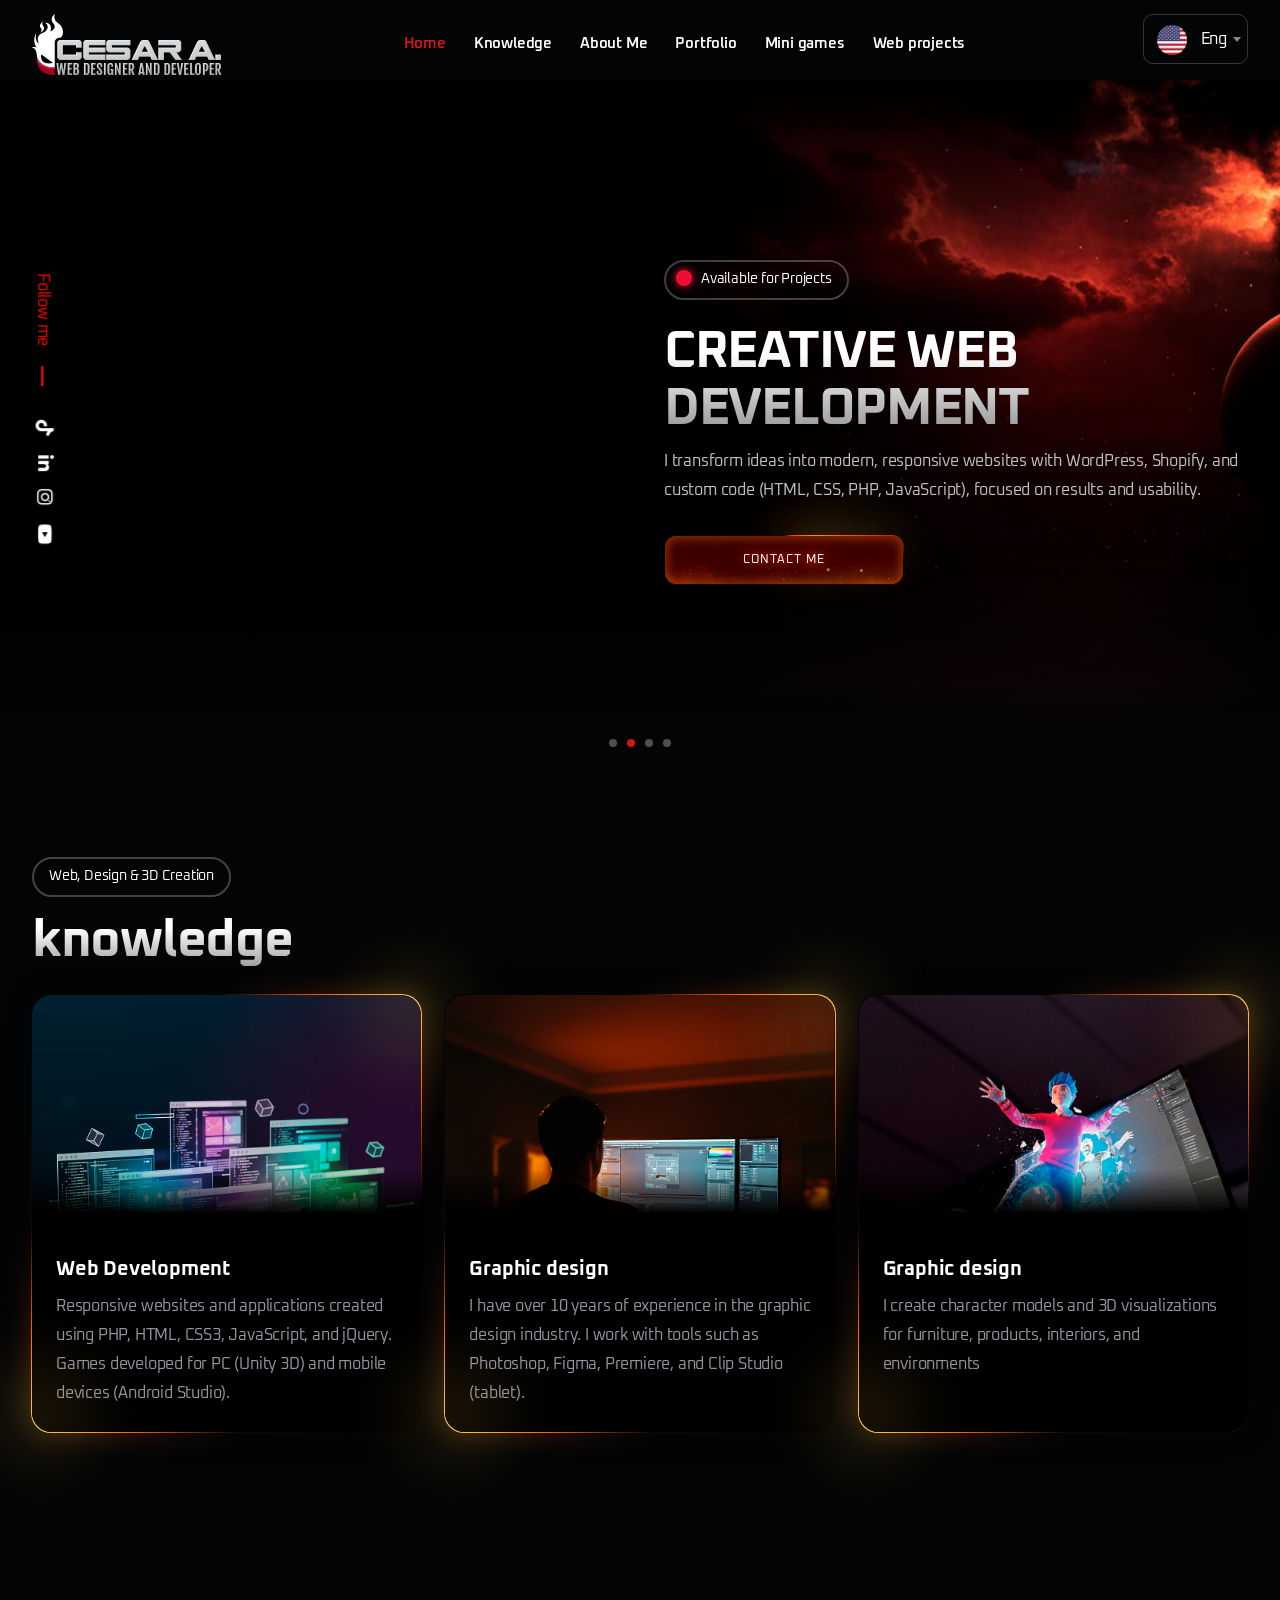
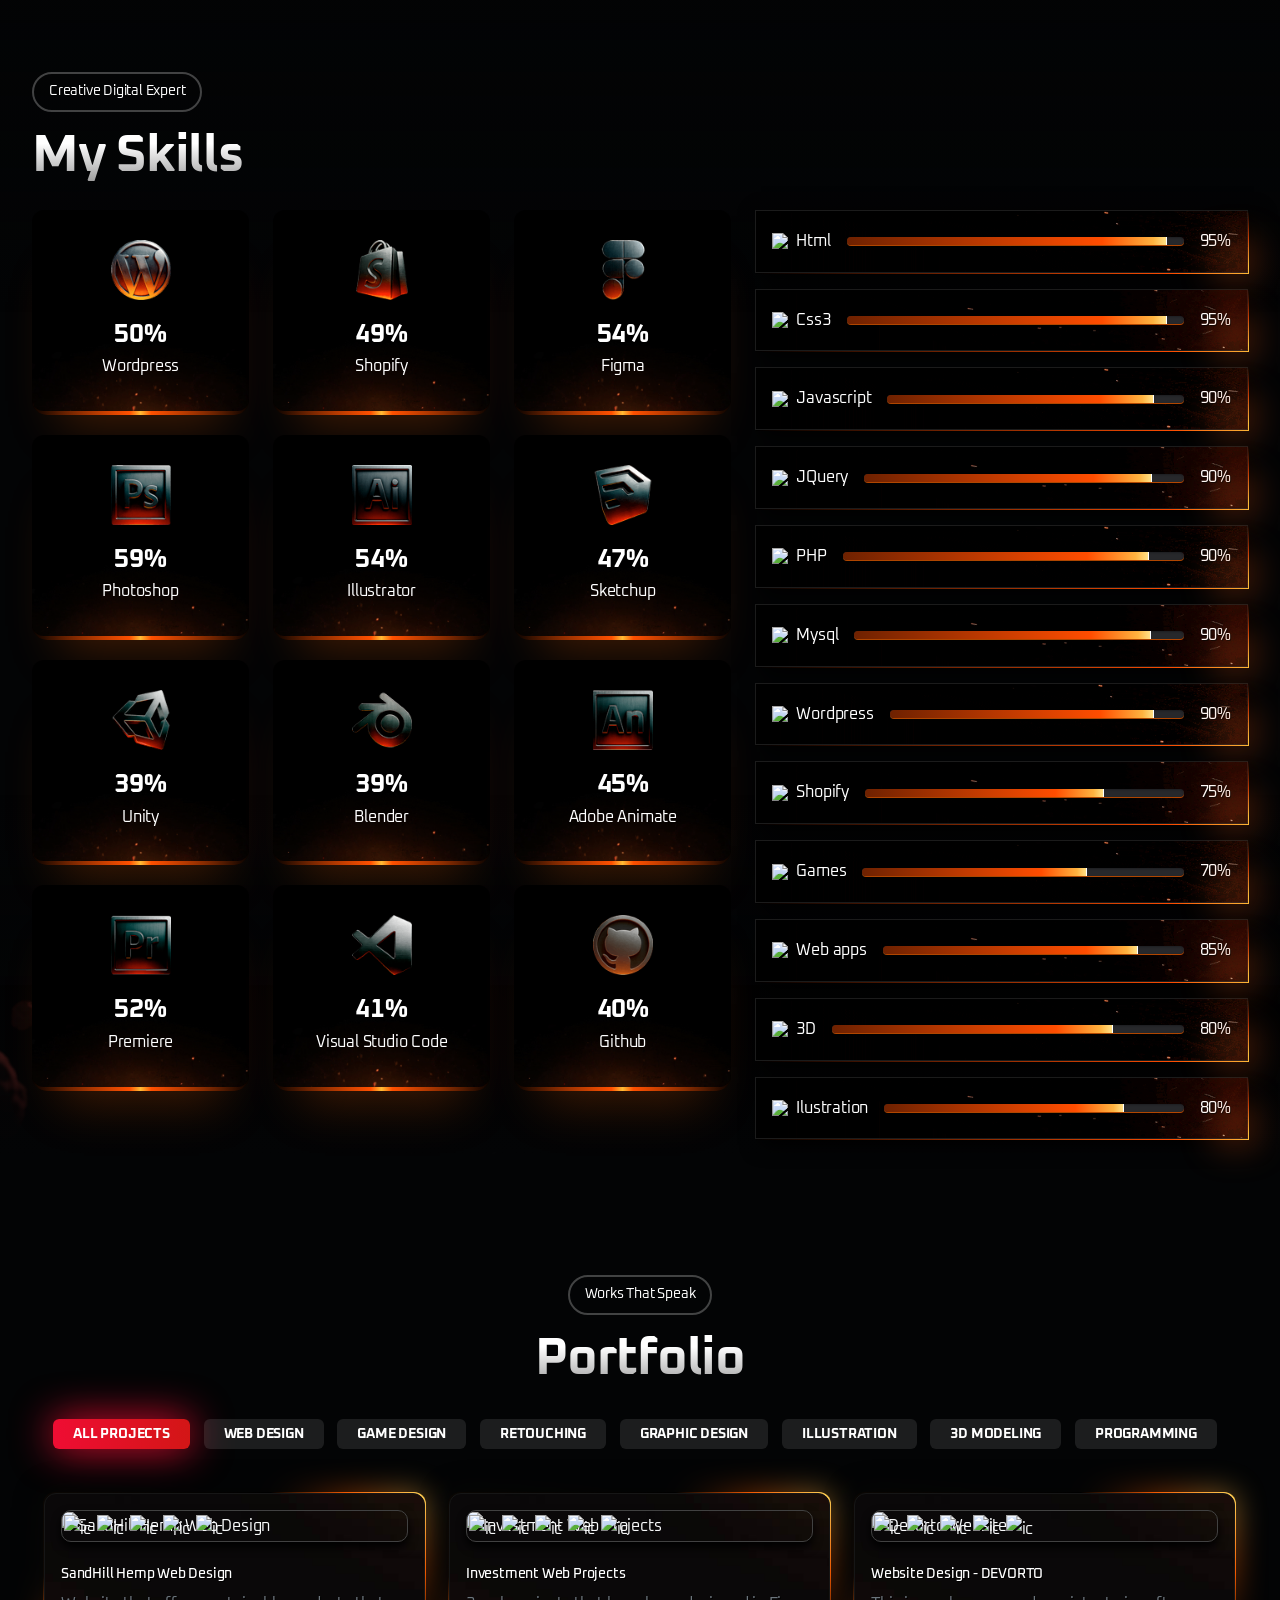
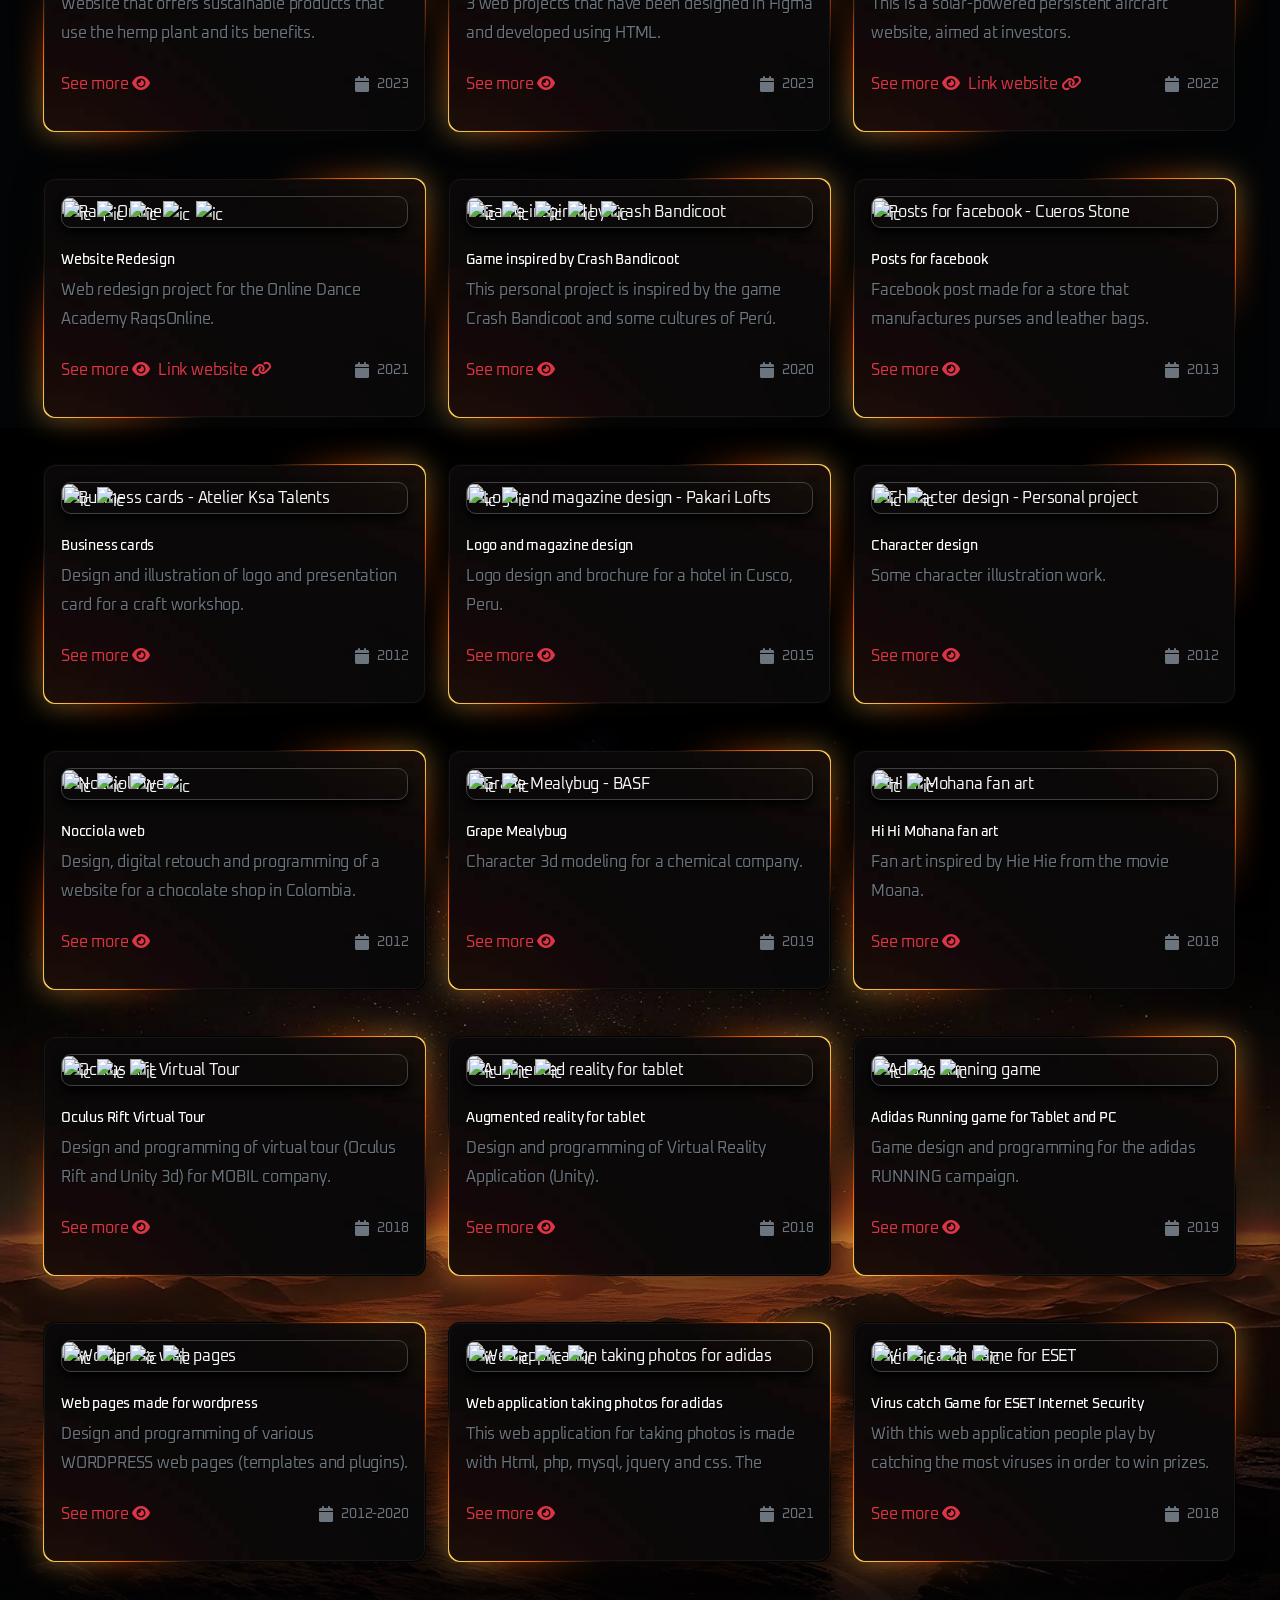
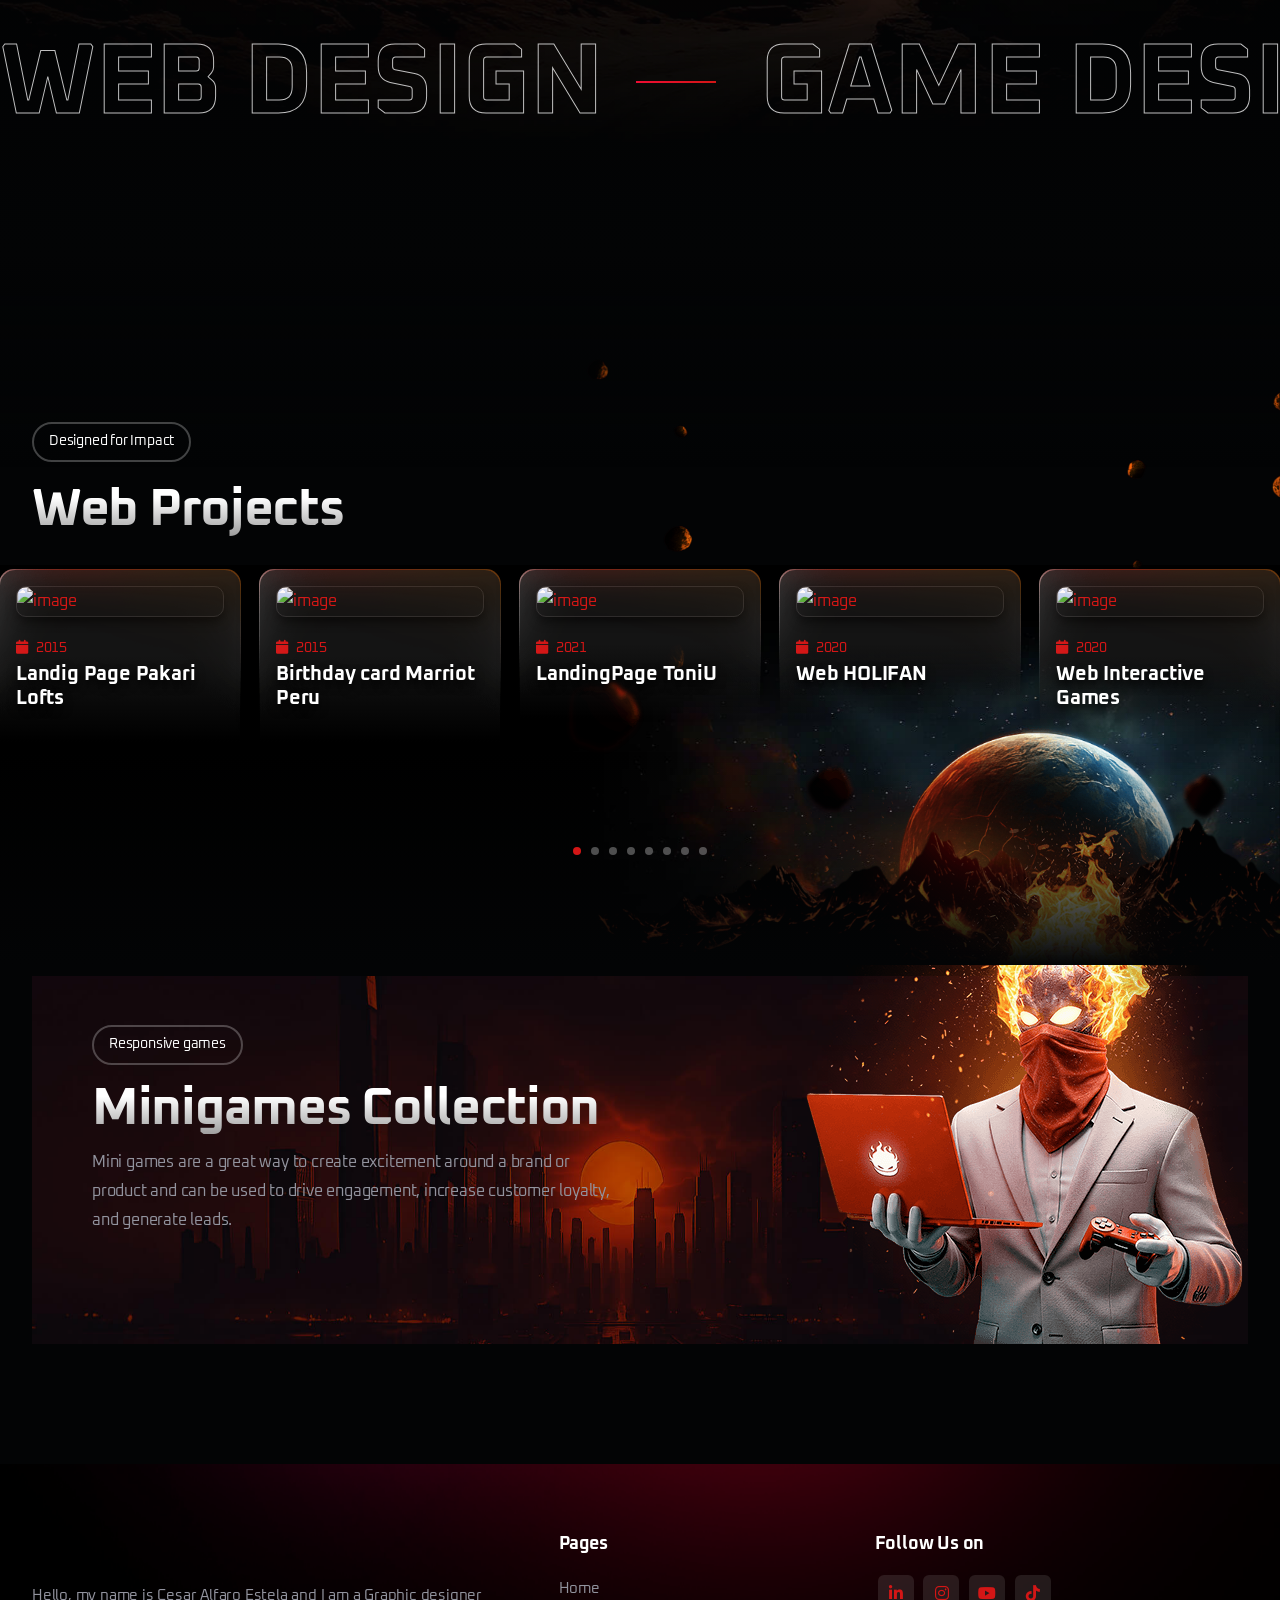
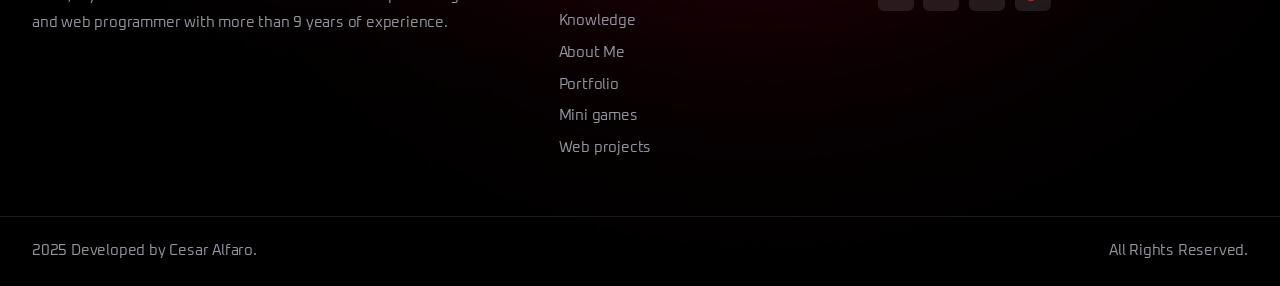
==== index.html @ 6193d2bd "Changes" ====
<!DOCTYPE html>
<html lang="en">

<head>
    <title>Portfolio Cesar Alfaro E.</title>

    <!-- favicons
    ================================================== -->
    <link rel="apple-touch-icon" sizes="180x180"
        href="favicon_io/apple-touch-icon.png">
    <link rel="icon" type="image/png" sizes="32x32"
        href="favicon_io/favicon-32x32.png">
    <link rel="icon" type="image/png" sizes="16x16"
        href="favicon_io/favicon-16x16.png">
    <link rel="manifest" href="favicon_io/site.webmanifest">
    <!-- favicons
    ================================================== -->

    <!-- Primary Meta Tags -->
    <title>Cesar A. Graphic Designer and Web Developer</title>
    <meta name="title" content="Cesar A. Graphic Designer and Web Developer">
    <meta name="description" content="Hello, my name is Cesar Alfaro Estela and I am a graphic designer and web developer with more  than 10 years of experience. I make web applications, Websites, Advertising Games, Virtual Reality Games (Oculus Rift and Unity), Augmented Reality Games (Unity), and more">

    <!-- Open Graph / Facebook -->
    <meta property="og:type" content="website">
    <meta property="og:url" content="https://disegraf.github.io/cesar_alfaro/">
    <meta property="og:title" content="Cesar A. Graphic Designer and Web Developer">
    <meta property="og:description" content="Hello, my name is Cesar Alfaro Estela and I am a graphic designer and web developer with more  than 10 years of experience. I make web applications, Websites, Advertising Games, Virtual Reality Games (Oculus Rift and Unity), Augmented Reality Games (Unity), and more">
    <meta property="og:image" content="images/share.jpg">

    <!-- Twitter -->
    <meta property="twitter:card" content="summary_large_image">
    <meta property="twitter:url" content="https://disegraf.github.io/cesar_alfaro/">
    <meta property="twitter:title" content="Cesar A. Graphic Designer and Web Developer">
    <meta property="twitter:description" content="Hello, my name is Cesar Alfaro Estela and I am a graphic designer and web developer with more  than 10 years of experience. I make web applications, Websites, Advertising Games, Virtual Reality Games (Oculus Rift and Unity), Augmented Reality Games (Unity), and more">
    <meta property="twitter:image" content="images/share.jpg">
  

    <meta content="text/html;charset=utf-8" http-equiv="Content-Type">
    <meta content="width=device-width, initial-scale=1.0" name="viewport">
    <meta content="Cesar Alfaro E. - Web developer Front-end" name="description">
    <meta content="" name="keywords">
    <meta content="" name="author">
    <!-- CSS Files
    ================================================== -->
    <link href="css/bootstrap.min.css" rel="stylesheet" type="text/css"
        id="bootstrap">
    <link href="css/plugins.css" rel="stylesheet" type="text/css">
    <link href="css/swiper.css" rel="stylesheet" type="text/css">
    <link href="css/style.css" rel="stylesheet" type="text/css">
    <link href="css/coloring.css" rel="stylesheet" type="text/css">
    <!-- color scheme -->
    <link id="colors" href="css/colors/scheme-disegraf.css" rel="stylesheet" type="text/css">

    <link rel="stylesheet" href="fonts/fontawesome6/css/fontawesome.css">
    <link rel="stylesheet" href="fonts/fontawesome6/css/brands.css">
    <link rel="stylesheet" href="fonts/fontawesome6/css/solid.css">

    <link rel="stylesheet" href="css/custom-bottom.css">
</head>

<body class="dark-scheme">
    <div id="wrapper">
        <div class="float-text show-on-scroll">
            <span><a href="#">Scroll to top</a></span>
        </div>
        <div class="scrollbar-v show-on-scroll"></div>

        <!-- page preloader begin -->
        <div id="de-loader"></div>
        <!-- page preloader close -->

        <!-- header begin -->
        <header class="transparent">
            <div class="container">
                <div class="row">
                    <div class="col-md-12">
                        <div class="de-flex sm-pt10">
                            <div class="de-flex-col">
                                <div class="de-flex-col">
                                    <!-- logo begin -->
                                    <div id="logo">
                                        <a href="index-2.html">
                                            <img class="logo-main" src="images/logo1-min.png" alt="Logo">
                                            <img class="logo-mobile" src="images/logo1-min.png" alt="Logo">
                                        </a>
                                    </div>
                                    <!-- logo close -->
                                </div>
                            </div>
                            <div class="de-flex-col header-col-mid">
                                <ul id="mainmenu">
                                    <li><a class="menu-item" href="#home">Home</a></li>
                                    <li><a class="menu-item" href="#knowledge">Knowledge</a></li>
                                    <li><a class="menu-item" href="#skills">About Me</a></li>
                                    <li><a class="menu-item" href="#portfolio">Portfolio</a></li>
                                    <li><a class="menu-item" href="#games">Mini games</a></li>
                                    <li><a class="menu-item" href="#web-projects">Web projects</a></li>
                                </ul>
                            </div>
                            <div class="de-flex-col">
                                <select name="lang" id="lang" class="server_location" class="form-control" onchange="this.options[this.selectedIndex].value && (window.location = this.options[this.selectedIndex].value);">
                                      <option  value="index.html" data-src="images/flags/usa.png" selected>
                                        Eng
                                      </option>
                                      <option value="index-es.html" data-src="images/flags/esp.png">
                                        Esp
                                      </option>                                      
                                </select>

                            </div>
                        </div>
                    </div>
                </div>
            </div>
        </header>


      
        <!-- header close -->
        <!-- content begin -->
        <div class="no-bottom no-top" id="content">

            <div id="top"></div>

            <section class="jarallax slider-home" id="home">

                <div class="particles-js-canvas-el" id="particles-js"></div>

                <img src="images/background-2.jpg" class="jarallax-img" alt="">
                <div class="de-gradient-edge-bottom"></div>

                <div class="container-main-hero">

                    <div class="follow-us" style="z-index: 999;">
                        <span>Follow me</span>
                        <a href="https://www.tiktok.com/@cesaralfaro2?lang=en" target="_blank"><i
                                class="fab fa-tiktok"></i></a>
                        <a href="https://www.linkedin.com/in/cesar-alfaro-a2465a14a/" target="_blank"><i
                                class="fab fa-linkedin-in"></i></a>
                        <a href="https://www.instagram.com/disegraf86/" target="_blank"><i
                                class="fab fa-instagram"></i></a>
                        <a href="https://www.youtube.com/channel/UCflFFQ3roEryjBV-Iv7vw9w"><i
                                class="fab fa-youtube"></i></a>
                    </div>

                    <video src="https://i.imgur.com/n70L0cm.mp4" autoplay="" muted="" loop="" playsinline=""
                        class="main-video" poster="https://i.imgur.com/NF0di5z.png"></video>

                    <div id="slider-carousel" class="owl-carousel owl-theme">
                        <div class="slider-item">
                            <div class="container">
                                <div class="row gx-5">

                                    <div class="col-lg-6"></div>

                                    <div class="col-lg-6 mb-sm-30">
                                        <div class="subtitle blink mb-4">Available for Projects</div>
                                        <h2 class="slider-title text-uppercase mb-1" data-lag="home_title1">I'm Cesar Alfaro</h2>
                                        <h3>Web designer and Developer</h3>
                                        <p class="slider-text">Hello, my name is Cesar Alfaro Estela and I am a graphic
                                            designer and web developer with more than 10 years of experience.</p>
                                        <div class="row">
                                            <div class="col-lg-6"></div>
                                        </div>

                                        <div class="spacer-10"></div>
                                        <button class="fire-button mb-5" type="button">
                                            <span class="animated-border-box-glow"></span>
                                            <span class="animated-border-box"></span>
                                            <span class="btn-text"> Contact me </span>
                                        </button>
                                    </div>
                                </div>
                            </div>
                        </div>

                        <div class="slider-item">
                            <div class="container">
                                <div class="row gx-5 align-items-center">
                                    <div class="col-lg-6">
                                    </div>
                                    <div class="col-lg-6 mb-sm-30">
                                        <div class="subtitle blink mb-4">Available for Projects</div>
                                        <h2 class="slider-title text-uppercase mb-1">Creative Web Development</h2>
                                        <p class="slider-text">I transform ideas into modern, responsive websites with
                                            WordPress, Shopify, and custom code (HTML, CSS, PHP, JavaScript), focused on
                                            results and usability.</p>
                                        <div class="row">
                                            <div class="col-lg-6"></div>
                                        </div>

                                        <div class="spacer-10"></div>
                                        <button class="fire-button mb-5" type="button">
                                            <span class="animated-border-box-glow"></span>
                                            <span class="animated-border-box"></span>
                                            <span class="btn-text"> Contact me </span>
                                        </button>
                                    </div>
                                </div>
                            </div>
                        </div>

                        <div class="slider-item">
                            <div class="container">
                                <div class="row gx-5 align-items-center">
                                    <div class="col-lg-6"></div>
                                    <div class="col-lg-6 mb-sm-30">
                                        <div class="subtitle blink mb-4">Available for Projects</div>
                                        <h2 class="slider-title text-uppercase mb-1">Graphic Design & Digital
                                            Experiences</h2>
                                        <p class="slider-text">With over 9 years of experience creating visual identity,
                                            UI/UX, and advertising assets for global brands such as Adidas, Reebok, and
                                            PromPerú.</p>
                                        <div class="row">
                                            <div class="col-lg-6"></div>
                                        </div>

                                        <div class="spacer-10"></div>
                                        <button class="fire-button mb-5" type="button">
                                            <span class="animated-border-box-glow"></span>
                                            <span class="animated-border-box"></span>
                                            <span class="btn-text"> Contact me </span>
                                        </button>
                                    </div>
                                </div>
                            </div>
                        </div>

                        <div class="slider-item">
                            <div class="container">
                                <div class="row gx-5 align-items-center">
                                    <div class="col-lg-6"></div>
                                    <div class="col-lg-6 mb-sm-30">
                                        <div class="subtitle blink mb-4">Available for Projects</div>
                                        <h2 class="slider-title text-uppercase mb-1">Innovation in 3D, VR, and AR</h2>
                                        <p class="slider-text">I design interactive experiences in 3D, Virtual Reality,
                                            and Augmented Reality using Unity, Blender, and SketchUp, taking ideas to
                                            the next level.</p>
                                        <div class="row">
                                            <div class="col-lg-6"></div>
                                        </div>

                                        <div class="spacer-10"></div>
                                        <button class="fire-button mb-5" type="button">
                                            <span class="animated-border-box-glow"></span>
                                            <span class="animated-border-box"></span>
                                            <span class="btn-text"> Contact me </span>
                                        </button>
                                    </div>
                                </div>
                            </div>
                        </div>
                    </div>

                </div>

            </section>

            <section class="" id="knowledge">
                <div class="container">
                    <div class="row ">
                        <div class="col-lg-6">
                            <div class="subtitle wow fadeInUp mb-3">Web, Design & 3D Creation</div>
                            <h2 class="wow fadeInUp mb20" data-wow-delay=".2s">knowledge</h2>
                        </div>
                    </div>

                    <div class="row g-4">
                        <div class="col-lg-4 col-md-6 mb-sm-20 wow fadeInRight fire-card-container" data-wow-delay="0s">

                            <!-- fire effects -->
                            <span class="fire-card-glow-top"></span>
                            <span class="fire-card-glow-bottom"></span>
                            <!-- fire effects -->

                            <div class="rounded-20 bg-dark-2 h-100 jarallax custom-card">
                                <img src="images/background-design1.jpg" class="jarallax-img" alt="">
                                <img src="images/design1.png" class="img-fluid pt-4" alt="background"
                                    data-jarallax-element="-30">
                                <div class="px-4 pt-1 pb-4 custom-text-content">
                                    <h4>Web Development</h4>
                                    <p class="mb-0">Responsive websites and applications created using PHP, HTML, CSS3,
                                        JavaScript, and jQuery. Games developed for PC (Unity 3D) and mobile devices
                                        (Android Studio).</p>
                                </div>
                            </div>
                        </div>

                        <div class="col-lg-4 col-md-6 mb-sm-20 wow fadeInRight fire-card-container"
                            data-wow-delay=".1s">

                            <!-- fire effects -->
                            <span class="fire-card-glow-top"></span>
                            <span class="fire-card-glow-bottom"></span>
                            <!-- fire effects -->

                            <div class="rounded-20 bg-dark-2 h-100 jarallax custom-card">
                                <img src="images/background-design2.jpg" class="jarallax-img" alt="">
                                <img src="images/desing2.png" class="img-fluid pt-4" alt="background"
                                    data-jarallax-element="-30">
                                <div class="px-4 pt-1 pb-4 custom-text-content">
                                    <h4>Graphic design</h4>
                                    <p class="mb-0">I have over 10 years of experience in the graphic design industry. I work with tools such as Photoshop, Figma, Premiere, and Clip Studio (tablet).</p>
                                </div>
                            </div>
                        </div>

                        <div class="col-lg-4 col-md-6 mb-sm-20 wow fadeInRight fire-card-container"
                            data-wow-delay=".2s">

                            <!-- fire effects -->
                            <span class="fire-card-glow-top"></span>
                            <span class="fire-card-glow-bottom"></span>
                            <!-- fire effects -->

                            <div class="rounded-20 bg-dark-2 h-100 jarallax custom-card">
                                <img src="images/background-design3.jpg" class="jarallax-img" alt="">
                                <img src="images/desing3.png" class="img-fluid pt-4" alt="background"
                                    data-jarallax-element="-30">
                                <div class="px-4 pt-1 pb-4 custom-text-content">
                                    <h4>Graphic design</h4>
                                    <p class="mb-0">I create character models and 3D visualizations for furniture, products, interiors, and environments</p>
                                </div>
                            </div>
                        </div>





                    </div>
                </div>
            </section>

            <section class="no-bottom position-relative" id="skills">

                <div class="custom-parallax-jarallax">

                    <div class="de-gradient-edge-top"></div>
                    <div class="de-gradient-edge-bottom"></div>

                    <div class="jarallax" data-jarallax data-speed="0.1">
                        <img class="jarallax-img" src="images/background-3.jpg" alt="Fondo" />
                    </div>

                    <div class="jarallax" data-jarallax data-speed="0.2">
                        <img class="jarallax-img" src="images/rocks1.png" alt="Rocas" />
                    </div>

                    <div class="jarallax" data-jarallax data-speed="0.6">
                        <img class="jarallax-img" src="images/rocks2.png" alt="Rocas" />
                    </div>
                </div>

                <div class="container position-relative z-2">

                    <div class="row">
                        <div class="col-lg-12">
                            <div class="subtitle wow fadeInUp mb-3">Creative Digital Expert</div>
                            <h2 class="wow fadeInUp mb20" data-wow-delay=".2s">My Skills</h2>
                        </div>
                        <div class="col-lg-7">


                            <div class="row">
                                <div class="col-lg-4 col-6 custom-skill-card-fire-container mb-4">
                                    <div class="de-pricing-plan rounded-20 custom-skill-card-fire">
                                        <img src="images/iconos/wordpress.png" alt="wordpress" class="mb-3">
                                        <h3 class="percent mb-0 pb-0 text-fire-effect" data-percent="90"
                                            data-speed="1000">90%</h3>
                                        <div class="d-sub-price text-white">Wordpress</div>
                                    </div>
                                </div>
                                <div class="col-lg-4 col-6 custom-skill-card-fire-container mb-4">
                                    <div class="de-pricing-plan rounded-20 custom-skill-card-fire">
                                        <img src="images/iconos/shopify.png" alt="Shopify" class="mb-3">
                                        <h3 class="percent mb-0 pb-0 text-fire-effect" data-percent="85"
                                            data-speed="1000">85%</h3>
                                        <div class="d-sub-price text-white">Shopify</div>
                                    </div>
                                </div>

                                <div class="col-lg-4 col-6 custom-skill-card-fire-container mb-4">
                                    <div class="de-pricing-plan rounded-20 custom-skill-card-fire">
                                        <img src="images/iconos/figma.png" alt="figma" class="mb-3">
                                        <h3 class="percent mb-0 pb-0 text-fire-effect" data-percent="90"
                                            data-speed="1000">90%</h3>
                                        <div class="d-sub-price text-white">Figma</div>
                                    </div>
                                </div>
                                <div class="col-lg-4 col-6 custom-skill-card-fire-container mb-4">
                                    <div class="de-pricing-plan rounded-20 custom-skill-card-fire">
                                        <img src="images/iconos/photoshop.png" alt="photoshop" class="mb-3">
                                        <h3 class="percent mb-0 pb-0 text-fire-effect" data-percent="98"
                                            data-speed="1000">98%</h3>
                                        <div class="d-sub-price text-white">Photoshop</div>
                                    </div>
                                </div>

                                <div class="col-lg-4 col-6 custom-skill-card-fire-container mb-4">
                                    <div class="de-pricing-plan rounded-20 custom-skill-card-fire">
                                        <img src="images/iconos/illustrator.png" alt="illustrator" class="mb-3">
                                        <h3 class="percent mb-0 pb-0 text-fire-effect" data-percent="98"
                                            data-speed="1000">98%</h3>
                                        <div class="d-sub-price text-white">Illustrator</div>
                                    </div>
                                </div>
                                <div class="col-lg-4 col-6 custom-skill-card-fire-container mb-4">
                                    <div class="de-pricing-plan rounded-20 custom-skill-card-fire">
                                        <img src="images/iconos/sketchup.png" alt="sketchup" class="mb-3">
                                        <h3 class="percent mb-0 pb-0 text-fire-effect" data-percent="90"
                                            data-speed="1000">90%</h3>
                                        <div class="d-sub-price text-white">Sketchup</div>
                                    </div>
                                </div>

                                <div class="col-lg-4 col-6 custom-skill-card-fire-container mb-4">
                                    <div class="de-pricing-plan rounded-20 custom-skill-card-fire">
                                        <img src="images/iconos/unity.png" alt="unity" class="mb-3">
                                        <h3 class="percent mb-0 pb-0 text-fire-effect" data-percent="75"
                                            data-speed="1000">75%</h3>
                                        <div class="d-sub-price text-white">Unity</div>
                                    </div>
                                </div>
                                <div class="col-lg-4 col-6 custom-skill-card-fire-container mb-4">
                                    <div class="de-pricing-plan rounded-20 custom-skill-card-fire">
                                        <img src="images/iconos/blender.png" alt="blender" class="mb-3">
                                        <h3 class="percent mb-0 pb-0 text-fire-effect" data-percent="70"
                                            data-speed="1000">70%</h3>
                                        <div class="d-sub-price text-white">Blender</div>
                                    </div>
                                </div>

                                <div class="col-lg-4 col-6 custom-skill-card-fire-container mb-4">
                                    <div class="de-pricing-plan rounded-20 custom-skill-card-fire">
                                        <img src="images/iconos/animate.png" alt="animate" class="mb-3">
                                        <h3 class="percent mb-0 pb-0 text-fire-effect" data-percent="75"
                                            data-speed="1000">75%</h3>
                                        <div class="d-sub-price text-white">Adobe Animate</div>
                                    </div>
                                </div>
                                <div class="col-lg-4 col-6 custom-skill-card-fire-container mb-4">
                                    <div class="de-pricing-plan rounded-20 custom-skill-card-fire">
                                        <img src="images/iconos/premiere.png" alt="premiere" class="mb-3">
                                        <h3 class="percent mb-0 pb-0 text-fire-effect" data-percent="90"
                                            data-speed="1000">90%</h3>
                                        <div class="d-sub-price text-white">Premiere</div>
                                    </div>
                                </div>

                                <div class="col-lg-4 col-6 custom-skill-card-fire-container mb-4">
                                    <div class="de-pricing-plan rounded-20 custom-skill-card-fire">
                                        <img src="images/iconos/visual-studio-code.png" alt="visual-studio-code"
                                            class="mb-3">
                                        <h3 class="percent mb-0 pb-0 text-fire-effect
                                        
                                        " data-percent="75"
                                            data-speed="1000">75%</h3>
                                        <div class="d-sub-price text-white">Visual Studio Code</div>
                                    </div>
                                </div>
                                <div class="col-lg-4 col-6 custom-skill-card-fire-container mb-4">
                                    <div class="de-pricing-plan rounded-20 custom-skill-card-fire">
                                        <img src="images/iconos/github.png" alt="camstasia" class="mb-3">
                                        <h3 class="percent mb-0 pb-0 text-fire-effect" data-percent="70"
                                            data-speed="1000">70%</h3>
                                        <div class="d-sub-price text-white">Github</div>
                                    </div>
                                </div>

                            </div>

                        </div>
                        <div class="col-lg-5">
                            <div class="custom-bar-fire-container">
                                <div
                                    class="d-flex align-items-center border border-secondary rounded p-3 w-100 custom-bar-fire mb-3">
                                    <div class="d-flex align-items-center me-3">
                                        <img src="https://i.imgur.com/mlyE64P.png" alt="icono"
                                            style="width: 16px; height: 16px;" class="me-2">
                                        <span>Html</span>
                                    </div>
                                    <div class="progress flex-grow-1 me-3" style="height: 8px;">
                                        <div class="progress-bar" role="progressbar" style="width: 90%;"
                                            aria-valuenow="95" aria-valuemin="0" aria-valuemax="100">
                                        </div>
                                    </div>
                                    <span>95%</span>
                                </div>
                            </div>


                            <div class="custom-bar-fire-container">
                                <div
                                    class="d-flex align-items-center border border-secondary rounded p-3 w-100 custom-bar-fire mb-3">
                                    <div class="d-flex align-items-center me-3">
                                        <img src="https://i.imgur.com/oHordDH.png" alt="icono"
                                            style="width: 16px; height: 16px;" class="me-2">
                                        <span>Css3</span>
                                    </div>
                                    <div class="progress flex-grow-1 me-3" style="height: 8px;">
                                        <div class="progress-bar" role="progressbar" style="width: 90%;"
                                            aria-valuenow="95" aria-valuemin="0" aria-valuemax="100">
                                        </div>
                                    </div>
                                    <span>95%</span>
                                </div>
                            </div>

                            <div class="custom-bar-fire-container">
                                <div
                                    class="d-flex align-items-center border border-secondary rounded p-3 w-100 custom-bar-fire mb-3">
                                    <div class="d-flex align-items-center me-3">
                                        <img src="https://i.imgur.com/UIzV4fF.png" alt="icono"
                                            style="width: 16px; height: 16px;" class="me-2">
                                        <span>Javascript</span>
                                    </div>
                                    <div class="progress flex-grow-1 me-3" style="height: 8px;">
                                        <div class="progress-bar" role="progressbar" style="width: 80%;"
                                            aria-valuenow="90" aria-valuemin="0" aria-valuemax="100">
                                        </div>
                                    </div>
                                    <span>90%</span>
                                </div>
                            </div>

                            <div class="custom-bar-fire-container">
                                <div
                                    class="d-flex align-items-center border border-secondary rounded p-3 w-100 custom-bar-fire mb-3">
                                    <div class="d-flex align-items-center me-3">
                                        <img src="https://i.imgur.com/8dYXSWF.png" alt="icono"
                                            style="width: 16px; height: 16px;" class="me-2">
                                        <span>JQuery</span>
                                    </div>
                                    <div class="progress flex-grow-1 me-3" style="height: 8px;">
                                        <div class="progress-bar" role="progressbar" style="width: 90%;"
                                            aria-valuenow="90" aria-valuemin="0" aria-valuemax="100">
                                        </div>
                                    </div>
                                    <span>90%</span>
                                </div>
                            </div>

                            <div class="custom-bar-fire-container">
                                <div
                                    class="d-flex align-items-center border border-secondary rounded p-3 w-100 custom-bar-fire mb-3">
                                    <div class="d-flex align-items-center me-3">
                                        <img src="https://i.imgur.com/tXvTUmj.png" alt="icono"
                                            style="width: 16px; height: 16px;" class="me-2">
                                        <span>PHP</span>
                                    </div>
                                    <div class="progress flex-grow-1 me-3" style="height: 8px;">
                                        <div class="progress-bar" role="progressbar" style="width: 90%;"
                                            aria-valuenow="90" aria-valuemin="0" aria-valuemax="100">
                                        </div>
                                    </div>
                                    <span>90%</span>
                                </div>
                            </div>

                            <div class="custom-bar-fire-container">
                                <div
                                    class="d-flex align-items-center border border-secondary rounded p-3 w-100 custom-bar-fire mb-3">
                                    <div class="d-flex align-items-center me-3">
                                        <img src="https://i.imgur.com/6lBjFIc.png" alt="icono"
                                            style="width: 16px; height: 16px;" class="me-2">
                                        <span>Mysql</span>
                                    </div>
                                    <div class="progress flex-grow-1 me-3" style="height: 8px;">
                                        <div class="progress-bar" role="progressbar" style="width: 90%;"
                                            aria-valuenow="90" aria-valuemin="0" aria-valuemax="100">
                                        </div>
                                    </div>
                                    <span>90%</span>
                                </div>
                            </div>

                            <div class="custom-bar-fire-container">
                                <div
                                    class="d-flex align-items-center border border-secondary rounded p-3 w-100 custom-bar-fire mb-3">
                                    <div class="d-flex align-items-center me-3">
                                        <img src="https://i.imgur.com/uZGPI6v.png" alt="icono"
                                            style="width: 16px; height: 16px;" class="me-2">
                                        <span>Wordpress</span>
                                    </div>
                                    <div class="progress flex-grow-1 me-3" style="height: 8px;">
                                        <div class="progress-bar" role="progressbar" style="width: 90%;"
                                            aria-valuenow="90" aria-valuemin="0" aria-valuemax="100">
                                        </div>
                                    </div>
                                    <span>90%</span>
                                </div>
                            </div>


                            <div class="custom-bar-fire-container">
                                <div
                                    class="d-flex align-items-center border border-secondary rounded p-3 w-100 custom-bar-fire mb-3">
                                    <div class="d-flex align-items-center me-3">
                                        <img src="https://i.imgur.com/sSqGny4.png" alt="icono"
                                            style="width: 16px; height: 16px;" class="me-2">
                                        <span>Shopify</span>
                                    </div>
                                    <div class="progress flex-grow-1 me-3" style="height: 8px;">
                                        <div class="progress-bar" role="progressbar" style="width: 75%;"
                                            aria-valuenow="75" aria-valuemin="0" aria-valuemax="100">
                                        </div>
                                    </div>
                                    <span>75%</span>
                                </div>
                            </div>

                            <div class="custom-bar-fire-container">
                                <div
                                    class="d-flex align-items-center border border-secondary rounded p-3 w-100 custom-bar-fire mb-3">
                                    <div class="d-flex align-items-center me-3">
                                        <img src="https://i.imgur.com/sUFE4FJ.png" alt="icono"
                                            style="width: 16px; height: 16px;" class="me-2">
                                        <span>Games</span>
                                    </div>
                                    <div class="progress flex-grow-1 me-3" style="height: 8px;">
                                        <div class="progress-bar" role="progressbar" style="width: 80%;"
                                            aria-valuenow="70" aria-valuemin="0" aria-valuemax="100">
                                        </div>
                                    </div>
                                    <span>70%</span>
                                </div>
                            </div>

                            <div class="custom-bar-fire-container">
                                <div
                                    class="d-flex align-items-center border border-secondary rounded p-3 w-100 custom-bar-fire mb-3">
                                    <div class="d-flex align-items-center me-3">
                                        <img src="https://i.imgur.com/c0UcHny.png" alt="icono"
                                            style="width: 16px; height: 16px;" class="me-2">
                                        <span>Web apps</span>
                                    </div>
                                    <div class="progress flex-grow-1 me-3" style="height: 8px;">
                                        <div class="progress-bar" role="progressbar" style="width: 85%;"
                                            aria-valuenow="85" aria-valuemin="0" aria-valuemax="100">
                                        </div>
                                    </div>
                                    <span>85%</span>
                                </div>
                            </div>

                            <div class="custom-bar-fire-container">
                                <div
                                    class="d-flex align-items-center border border-secondary rounded p-3 w-100 custom-bar-fire mb-3">
                                    <div class="d-flex align-items-center me-3">
                                        <img src="https://i.imgur.com/a7vkQLy.png" alt="icono"
                                            style="width: 16px; height: 16px;" class="me-2">
                                        <span>3D</span>
                                    </div>
                                    <div class="progress flex-grow-1 me-3" style="height: 8px;">
                                        <div class="progress-bar" role="progressbar" style="width: 80%;"
                                            aria-valuenow="80" aria-valuemin="0" aria-valuemax="100">
                                        </div>
                                    </div>
                                    <span>80%</span>
                                </div>
                            </div>

                            <div class="custom-bar-fire-container">
                                <div
                                    class="d-flex align-items-center border border-secondary rounded p-3 w-100 custom-bar-fire mb-3">
                                    <div class="d-flex align-items-center me-3">
                                        <img src="https://i.imgur.com/E6NtMHY.png" alt="icono"
                                            style="width: 16px; height: 16px;" class="me-2">
                                        <span>Ilustration</span>
                                    </div>
                                    <div class="progress flex-grow-1 me-3" style="height: 8px;">
                                        <div class="progress-bar" role="progressbar" style="width: 70%;"
                                            aria-valuenow="80" aria-valuemin="0" aria-valuemax="100">
                                        </div>
                                    </div>
                                    <span>80%</span>
                                </div>
                            </div>


                        </div>
                    </div>
                </div>
            </section>

            <section class="jarallax" id="portfolio">
                <img src="images/3.jpg" class="jarallax-img" alt="">
                <div class="de-gradient-edge-top"></div>
                <div class="de-gradient-edge-bottom"></div>
                <div class="container z-1000">
                    <div class="row align-items-center">

                        <div class="col-lg-12 text-center">
                            <div class="subtitle wow fadeInUp mb-3 ">Works That Speak</div>
                            <h2 class="wow fadeInUp" data-wow-delay=".2s">Portfolio</h2>
                            <div class="spacer-20"></div>
                        </div>
                        <div class="col-lg-12">
                            <ul id="filters" class="text-center wow fadeInUp" data-wow-delay="0s">
                                <li><a href="#" data-filter="*" class="selected">All Projects</a></li>
                                <li><a href="#" data-filter=".web">Web Design</a></li>
                                <li><a href="#" data-filter=".game">Game Design</a></li>
                                <li><a href="#" data-filter=".retouch">Retouching</a></li>
                                <li><a href="#" data-filter=".graphic">Graphic Design</a></li>
                                <li><a href="#" data-filter=".illustration">Illustration</a></li>
                                <li><a href="#" data-filter=".modeling">3D Modeling</a></li>
                                <li><a href="#" data-filter=".programming">Programming</a></li>
                            </ul>
                        </div>
                    </div>

                    <div id="gallery">


                        <div class="row g-4">
                            <!-- card portfolio -->
                            <div class="col-lg-4 col-md-6 mb-4 item custom-project-card web">
                                <div class="card text-light">
                                    <div class="position-relative p-3">
                                        <div class="overflow-hidden custom-project-card-main-img">
                                            <img src="https://i.imgur.com/6sA30aM.jpg" class="img-fluid w-100"
                                                alt="SandHill Hemp Web Design">
                                        </div>
                                        <div
                                            class="position-absolute top-0 start-0 d-flex align-items-center w-100 pt-3 px-3 icons-skills">
                                            <img src="https://i.imgur.com/H0mv22p.png" alt="ico">
                                            <img src="https://i.imgur.com/ZYJBb06.png" alt="ico">
                                            <img src="https://i.imgur.com/dXZlRdV.png" alt="ico">
                                            <img src="https://i.imgur.com/Brl5KPs.png" alt="ico">
                                            <img src="https://i.imgur.com/DGUcLBv.png" alt="ico">
                                        </div>
                                    </div>
                                    <div class="card-body pt-2 pb-3">
                                        <h6 class="card-title mb-2 fw-semibold">SandHill Hemp Web Design</h6>
                                        <p class="text-muted mb-1">Website that offers sustainable products that use the
                                            hemp plant and its benefits.</p>
                                        <div class="d-flex justify-content-between align-items-center">
                                            <a href="https://www.behance.net/gallery/164486373/SandHill-Hemp-Web-Design"
                                                class="text-danger fw-semibold text-decoration-none" target="_blank">
                                                See more <i class="fa-solid fa-eye"></i>
                                            </a>
                                            <div class="d-flex align-items-center text-muted">
                                                <i class="fa-solid fa-calendar"></i>
                                                <small class="ms-2">2023</small>
                                            </div>
                                        </div>
                                    </div>
                                </div>
                            </div>
                            <!-- card portfolio -->

                            <!-- card portfolio -->
                            <div class="col-lg-4 col-md-6 mb-4 item custom-project-card web">
                                <div class="card text-light">
                                    <div class="position-relative p-3">
                                        <div class="overflow-hidden custom-project-card-main-img">
                                            <img src="https://i.imgur.com/3f6PvKP.jpg" class="img-fluid w-100"
                                                alt="Investment Web Projects">
                                        </div>
                                        <div
                                            class="position-absolute top-0 start-0 d-flex align-items-center w-100 pt-3 px-3 icons-skills">
                                            <img src="https://i.imgur.com/H0mv22p.png" alt="ico">
                                            <img src="https://i.imgur.com/ZYJBb06.png" alt="ico">
                                            <img src="https://i.imgur.com/dXZlRdV.png" alt="ico">
                                            <img src="https://i.imgur.com/Brl5KPs.png" alt="ico">
                                            <img src="https://i.imgur.com/DGUcLBv.png" alt="ico">
                                        </div>
                                    </div>
                                    <div class="card-body pt-2 pb-3">
                                        <h6 class="card-title mb-2 fw-semibold">Investment Web Projects</h6>
                                        <p class="text-muted mb-1">3 web projects that have been designed in Figma and
                                            developed using HTML.</p>
                                        <div class="d-flex justify-content-between align-items-center">
                                            <a href="https://www.behance.net/gallery/164316347/Investment-Web-Projects"
                                                class="text-danger fw-semibold text-decoration-none" target="_blank">
                                                See more <i class="fa-solid fa-eye"></i>
                                            </a>
                                            <div class="d-flex align-items-center text-muted">
                                                <i class="fa-solid fa-calendar"></i>
                                                <small class="ms-2">2023</small>
                                            </div>
                                        </div>
                                    </div>
                                </div>
                            </div>
                            <!-- card portfolio -->

                            <!-- card portfolio -->
                            <div class="col-lg-4 col-md-6 mb-4 item custom-project-card web">
                                <div class="card text-light">
                                    <div class="position-relative p-3">
                                        <div class="overflow-hidden custom-project-card-main-img">
                                            <img src="https://i.imgur.com/REWlTT2.png" class="img-fluid w-100"
                                                alt="Devorto Website">
                                        </div>
                                        <div
                                            class="position-absolute top-0 start-0 d-flex align-items-center w-100 pt-3 px-3 icons-skills">
                                            <img src="https://i.imgur.com/H0mv22p.png" alt="ico">
                                            <img src="https://i.imgur.com/ZYJBb06.png" alt="ico">
                                            <img src="https://i.imgur.com/dXZlRdV.png" alt="ico">
                                            <img src="https://i.imgur.com/Brl5KPs.png" alt="ico">
                                            <img src="https://i.imgur.com/DGUcLBv.png" alt="ico">
                                        </div>
                                    </div>
                                    <div class="card-body pt-2 pb-3">
                                        <h6 class="card-title mb-2 fw-semibold">Website Design - DEVORTO</h6>
                                        <p class="text-muted mb-1">This is a solar-powered persistent aircraft website,
                                            aimed at investors.</p>
                                        <div class="d-flex justify-content-between align-items-center flex-wrap">
                                            <a href="https://www.behance.net/gallery/161550795/Devorto-web-design-and-development"
                                                class="text-danger fw-semibold text-decoration-none" target="_blank">
                                                See more <i class="fa-solid fa-eye"></i>
                                            </a>
                                            <a href="https://app.dealraise.com/v2/preview/npGQjlquAXOH4THMQTmU"
                                                class="text-danger fw-semibold text-decoration-none ms-2"
                                                target="_blank">
                                                Link website <i class="fa-solid fa-link"></i>
                                            </a>
                                            <div class="d-flex align-items-center text-muted ms-auto">
                                                <i class="fa-solid fa-calendar"></i>
                                                <small class="ms-2">2022</small>
                                            </div>
                                        </div>
                                    </div>
                                </div>
                            </div>
                            <!-- card portfolio -->
                        </div>

                        <div class="row g-4">
                            <!-- card portfolio (Card 4: Website Redesign - Raqs Online) -->
                            <div class="col-lg-4 col-md-6 mb-4 item custom-project-card web">
                                <div class="card text-light">
                                    <div class="position-relative p-3">
                                        <div class="overflow-hidden custom-project-card-main-img">
                                            <img src="https://i.imgur.com/i7hssSX.png" class="img-fluid w-100"
                                                alt="Raqs Online">
                                        </div>
                                        <div
                                            class="position-absolute top-0 start-0 d-flex align-items-center w-100 pt-3 px-3 icons-skills">
                                            <img src="https://i.imgur.com/H0mv22p.png" alt="ico">
                                            <img src="https://i.imgur.com/ZYJBb06.png" alt="ico">
                                            <img src="https://i.imgur.com/dXZlRdV.png" alt="ico">
                                            <img src="https://i.imgur.com/Brl5KPs.png" alt="ico">
                                            <img src="https://i.imgur.com/DGUcLBv.png" alt="ico">
                                        </div>
                                    </div>
                                    <div class="card-body pt-2 pb-3">
                                        <h6 class="card-title mb-2 fw-semibold">Website Redesign</h6>
                                        <p class="text-muted mb-1">Web redesign project for the Online Dance Academy
                                            RaqsOnline.</p>
                                        <div class="d-flex justify-content-between align-items-center flex-wrap">
                                            <a href="https://www.behance.net/gallery/164486373/SandHill-Hemp-Web-Design"
                                                class="text-danger fw-semibold text-decoration-none" target="_blank">
                                                See more <i class="fa-solid fa-eye"></i>
                                            </a>
                                            <a href="https://raqsonline.com/"
                                                class="text-danger fw-semibold text-decoration-none ms-2"
                                                target="_blank">
                                                Link website <i class="fa-solid fa-link"></i>
                                            </a>
                                            <div class="d-flex align-items-center text-muted ms-auto">
                                                <i class="fa-solid fa-calendar"></i>
                                                <small class="ms-2">2021</small>
                                            </div>
                                        </div>
                                    </div>
                                </div>
                            </div>
                            <!-- end card portfolio -->

                            <!-- card portfolio (Card 5: Game inspired by Crash Bandicoot) -->
                            <div class="col-lg-4 col-md-6 mb-4 item custom-project-card game">
                                <div class="card text-light">
                                    <div class="position-relative p-3">
                                        <div class="overflow-hidden custom-project-card-main-img">
                                            <img src="https://i.imgur.com/BvxW2ox.jpg" class="img-fluid w-100"
                                                alt="Game inspired by Crash Bandicoot">
                                        </div>
                                        <div
                                            class="position-absolute top-0 start-0 d-flex align-items-center w-100 pt-3 px-3 icons-skills">
                                            <img src="https://i.imgur.com/ZYJBb06.png" alt="ico">
                                            <img src="https://i.imgur.com/r5DQwYr.png" alt="ico">
                                            <img src="https://i.imgur.com/AouR327.png" alt="ico">
                                            <img src="https://i.imgur.com/gWb2Yne.png" alt="ico">
                                            <img src="https://i.imgur.com/S3xSZWO.png" alt="ico">
                                        </div>
                                    </div>
                                    <div class="card-body pt-2 pb-3">
                                        <h6 class="card-title mb-2 fw-semibold">Game inspired by Crash Bandicoot</h6>
                                        <p class="text-muted mb-1">This personal project is inspired by the game Crash
                                            Bandicoot and some cultures of Perú.</p>
                                        <div class="d-flex justify-content-between align-items-center">
                                            <a href="https://www.behance.net/gallery/120314373/Game-inpired-by-Crash-Bandicoot-and-cultures-of-Peru"
                                                class="text-danger fw-semibold text-decoration-none" target="_blank">
                                                See more <i class="fa-solid fa-eye"></i>
                                            </a>
                                            <div class="d-flex align-items-center text-muted">
                                                <i class="fa-solid fa-calendar"></i>
                                                <small class="ms-2">2020</small>
                                            </div>
                                        </div>
                                    </div>
                                </div>
                            </div>
                            <!-- end card portfolio -->

                            <!-- card portfolio (Card 6: Posts for facebook - Cueros Stone) -->
                            <div class="col-lg-4 col-md-6 mb-4 item custom-project-card retouch">
                                <div class="card text-light">
                                    <div class="position-relative p-3">
                                        <div class="overflow-hidden custom-project-card-main-img">
                                            <img src="https://i.imgur.com/5KtQC1m.jpg" class="img-fluid w-100"
                                                alt="Posts for facebook - Cueros Stone">
                                        </div>
                                        <div
                                            class="position-absolute top-0 start-0 d-flex align-items-center w-100 pt-3 px-3 icons-skills">
                                            <img src="https://i.imgur.com/ZYJBb06.png" alt="ico">
                                        </div>
                                    </div>
                                    <div class="card-body pt-2 pb-3">
                                        <h6 class="card-title mb-2 fw-semibold">Posts for facebook</h6>
                                        <p class="text-muted mb-1">Facebook post made for a store that manufactures
                                            purses and leather bags.</p>
                                        <div class="d-flex justify-content-between align-items-center">
                                            <a href="https://www.behance.net/gallery/40749991/Montaje-y-Retoque-Fotografico"
                                                class="text-danger fw-semibold text-decoration-none" target="_blank">
                                                See more <i class="fa-solid fa-eye"></i>
                                            </a>
                                            <div class="d-flex align-items-center text-muted">
                                                <i class="fa-solid fa-calendar"></i>
                                                <small class="ms-2">2013</small>
                                            </div>
                                        </div>
                                    </div>
                                </div>
                            </div>
                            <!-- end card portfolio -->
                        </div>

                        <div class="row g-4">
                            <!-- card portfolio (Card 7: Business cards - Atelier Ksa Talents) -->
                            <div class="col-lg-4 col-md-6 mb-4 item custom-project-card graphic illustration">
                                <div class="card text-light">
                                    <div class="position-relative p-3">
                                        <div class="overflow-hidden custom-project-card-main-img">
                                            <img src="https://i.imgur.com/AZcKi3t.jpg" class="img-fluid w-100"
                                                alt="Business cards - Atelier Ksa Talents">
                                        </div>
                                        <div
                                            class="position-absolute top-0 start-0 d-flex align-items-center w-100 pt-3 px-3 icons-skills">
                                            <img src="https://i.imgur.com/ZYJBb06.png" alt="ico">
                                            <img src="https://i.imgur.com/ROOM0wF.png" alt="ico">
                                        </div>
                                    </div>
                                    <div class="card-body pt-2 pb-3">
                                        <h6 class="card-title mb-2 fw-semibold">Business cards</h6>
                                        <p class="text-muted mb-1">Design and illustration of logo and presentation card
                                            for a craft workshop.</p>
                                        <div class="d-flex justify-content-between align-items-center">
                                            <a href="https://www.behance.net/gallery/42626121/Atelier-Ksa-Talentos"
                                                class="text-danger fw-semibold text-decoration-none" target="_blank">
                                                See more <i class="fa-solid fa-eye"></i>
                                            </a>
                                            <div class="d-flex align-items-center text-muted">
                                                <i class="fa-solid fa-calendar"></i>
                                                <small class="ms-2">2012</small>
                                            </div>
                                        </div>
                                    </div>
                                </div>
                            </div>
                            <!-- end card portfolio -->

                            <!-- card portfolio (Card 8: Logo and magazine design - Pakari Lofts) -->
                            <div class="col-lg-4 col-md-6 mb-4 item custom-project-card graphic">
                                <div class="card text-light">
                                    <div class="position-relative p-3">
                                        <div class="overflow-hidden custom-project-card-main-img">
                                            <img src="https://i.imgur.com/3rCK8gz.jpg" class="img-fluid w-100"
                                                alt="Logo and magazine design - Pakari Lofts">
                                        </div>
                                        <div
                                            class="position-absolute top-0 start-0 d-flex align-items-center w-100 pt-3 px-3 icons-skills">
                                            <img src="https://i.imgur.com/ZYJBb06.png" alt="ico">
                                            <img src="https://i.imgur.com/ROOM0wF.png" alt="ico">
                                        </div>
                                    </div>
                                    <div class="card-body pt-2 pb-3">
                                        <h6 class="card-title mb-2 fw-semibold">Logo and magazine design</h6>
                                        <p class="text-muted mb-1">Logo design and brochure for a hotel in Cusco, Peru.
                                        </p>
                                        <div class="d-flex justify-content-between align-items-center">
                                            <a href="https://www.behance.net/gallery/42524939/Pakari-Loft"
                                                class="text-danger fw-semibold text-decoration-none" target="_blank">
                                                See more <i class="fa-solid fa-eye"></i>
                                            </a>
                                            <div class="d-flex align-items-center text-muted">
                                                <i class="fa-solid fa-calendar"></i>
                                                <small class="ms-2">2015</small>
                                            </div>
                                        </div>
                                    </div>
                                </div>
                            </div>
                            <!-- end card portfolio -->

                            <!-- card portfolio (Card 9: Character design - Personal project) -->
                            <div class="col-lg-4 col-md-6 mb-4 item custom-project-card illustration">
                                <div class="card text-light">
                                    <div class="position-relative p-3">
                                        <div class="overflow-hidden custom-project-card-main-img">
                                            <img src="https://i.imgur.com/2MVbiwS.jpg" class="img-fluid w-100"
                                                alt="Character design - Personal project">
                                        </div>
                                        <div
                                            class="position-absolute top-0 start-0 d-flex align-items-center w-100 pt-3 px-3 icons-skills">
                                            <img src="https://i.imgur.com/ZYJBb06.png" alt="ico">
                                            <img src="https://i.imgur.com/ROOM0wF.png" alt="ico">
                                        </div>
                                    </div>
                                    <div class="card-body pt-2 pb-3">
                                        <h6 class="card-title mb-2 fw-semibold">Character design</h6>
                                        <p class="text-muted mb-1">Some character illustration work.</p>
                                        <div class="d-flex justify-content-between align-items-center">
                                            <a href="https://www.behance.net/gallery/40750581/Ilustracion-de-personajes"
                                                class="text-danger fw-semibold text-decoration-none" target="_blank">
                                                See more <i class="fa-solid fa-eye"></i>
                                            </a>
                                            <div class="d-flex align-items-center text-muted">
                                                <i class="fa-solid fa-calendar"></i>
                                                <small class="ms-2">2012</small>
                                            </div>
                                        </div>
                                    </div>
                                </div>
                            </div>
                            <!-- end card portfolio -->
                        </div>

                        <div class="row g-4">
                            <!-- card portfolio (10) Nocciola web -->
                            <div class="col-lg-4 col-md-6 mb-4 item custom-project-card web">
                                <div class="card text-light">
                                    <div class="position-relative p-3">
                                        <div class="overflow-hidden custom-project-card-main-img">
                                            <img src="https://i.imgur.com/wOt9KOY.jpg" class="img-fluid w-100"
                                                alt="Nocciola web">
                                        </div>
                                        <div
                                            class="position-absolute top-0 start-0 d-flex align-items-center w-100 pt-3 px-3 icons-skills">
                                            <img src="https://i.imgur.com/ZYJBb06.png" alt="ico">
                                            <img src="https://i.imgur.com/dXZlRdV.png" alt="ico">
                                            <img src="https://i.imgur.com/Brl5KPs.png" alt="ico">
                                            <img src="https://i.imgur.com/DGUcLBv.png" alt="ico">
                                        </div>
                                    </div>
                                    <div class="card-body pt-2 pb-3">
                                        <h6 class="card-title mb-2 fw-semibold">Nocciola web</h6>
                                        <p class="text-muted mb-1">Design, digital retouch and programming of a website
                                            for a chocolate shop in Colombia.</p>
                                        <div class="d-flex justify-content-between align-items-center">
                                            <a href="https://www.behance.net/gallery/42662699/Nocciola"
                                                class="text-danger fw-semibold text-decoration-none" target="_blank">See
                                                more <i class="fa-solid fa-eye"></i></a>
                                            <div class="d-flex align-items-center text-muted"><i
                                                    class="fa-solid fa-calendar"></i><small class="ms-2">2012</small>
                                            </div>
                                        </div>
                                    </div>
                                </div>
                            </div>

                            <!-- card portfolio (11) Grape Mealybug - BASF -->
                            <div class="col-lg-4 col-md-6 mb-4 item custom-project-card modeling">
                                <div class="card text-light">
                                    <div class="position-relative p-3">
                                        <div class="overflow-hidden custom-project-card-main-img">
                                            <img src="https://i.imgur.com/FJXCpBi.jpg" class="img-fluid w-100"
                                                alt="Grape Mealybug - BASF">
                                        </div>
                                        <div
                                            class="position-absolute top-0 start-0 d-flex align-items-center w-100 pt-3 px-3 icons-skills">
                                            <img src="https://i.imgur.com/ZYJBb06.png" alt="ico">
                                            <img src="https://i.imgur.com/AouR327.png" alt="ico">
                                        </div>
                                    </div>
                                    <div class="card-body pt-2 pb-3">
                                        <h6 class="card-title mb-2 fw-semibold">Grape Mealybug</h6>
                                        <p class="text-muted mb-1">Character 3d modeling for a chemical company.</p>
                                        <div class="d-flex justify-content-between align-items-center">
                                            <a href="https://www.behance.net/gallery/55564023/Basf-Insecto-Chanchito-Blanco"
                                                class="text-danger fw-semibold text-decoration-none" target="_blank">See
                                                more <i class="fa-solid fa-eye"></i></a>
                                            <div class="d-flex align-items-center text-muted"><i
                                                    class="fa-solid fa-calendar"></i><small class="ms-2">2019</small>
                                            </div>
                                        </div>
                                    </div>
                                </div>
                            </div>

                            <!-- card portfolio (12) Hi Hi Mohana - fan art -->
                            <div class="col-lg-4 col-md-6 mb-4 item custom-project-card illustration">
                                <div class="card text-light">
                                    <div class="position-relative p-3">
                                        <div class="overflow-hidden custom-project-card-main-img">
                                            <img src="https://i.imgur.com/dhShLmI.jpg" class="img-fluid w-100"
                                                alt="Hi Hi Mohana fan art">
                                        </div>
                                        <div
                                            class="position-absolute top-0 start-0 d-flex align-items-center w-100 pt-3 px-3 icons-skills">
                                            <img src="https://i.imgur.com/ZYJBb06.png" alt="ico">
                                            <img src="https://i.imgur.com/AouR327.png" alt="ico">
                                        </div>
                                    </div>
                                    <div class="card-body pt-2 pb-3">
                                        <h6 class="card-title mb-2 fw-semibold">Hi Hi Mohana fan art</h6>
                                        <p class="text-muted mb-1">Fan art inspired by Hie Hie from the movie Moana.</p>
                                        <div class="d-flex justify-content-between align-items-center">
                                            <a href="https://www.behance.net/gallery/54440849/Hie-Hie-MOANA-3d"
                                                class="text-danger fw-semibold text-decoration-none" target="_blank">See
                                                more <i class="fa-solid fa-eye"></i></a>
                                            <div class="d-flex align-items-center text-muted"><i
                                                    class="fa-solid fa-calendar"></i><small class="ms-2">2018</small>
                                            </div>
                                        </div>
                                    </div>
                                </div>
                            </div>
                        </div>

                        <div class="row g-4">
                            <!-- card portfolio (13) Oculus Rift Virtual Tour - MOBIL -->
                            <div class="col-lg-4 col-md-6 mb-4 item custom-project-card modeling game">
                                <div class="card text-light">
                                    <div class="position-relative p-3">
                                        <div class="overflow-hidden custom-project-card-main-img">
                                            <img src="https://i.imgur.com/ogwgldp.jpg" class="img-fluid w-100"
                                                alt="Oculus Rift Virtual Tour">
                                        </div>
                                        <div
                                            class="position-absolute top-0 start-0 d-flex align-items-center w-100 pt-3 px-3 icons-skills">
                                            <img src="https://i.imgur.com/ZYJBb06.png" alt="ico">
                                            <img src="https://i.imgur.com/AouR327.png" alt="ico">
                                            <img src="https://i.imgur.com/S3xSZWO.png" alt="ico">
                                        </div>
                                    </div>
                                    <div class="card-body pt-2 pb-3">
                                        <h6 class="card-title mb-2 fw-semibold">Oculus Rift Virtual Tour</h6>
                                        <p class="text-muted mb-1">Design and programming of virtual tour (Oculus Rift
                                            and Unity 3d) for MOBIL company.</p>
                                        <div class="d-flex justify-content-between align-items-center">
                                            <a href="https://www.behance.net/gallery/79465643/Recorrido-Virtual-Oculus-Rift"
                                                class="text-danger fw-semibold text-decoration-none" target="_blank">See
                                                more <i class="fa-solid fa-eye"></i></a>
                                            <div class="d-flex align-items-center text-muted"><i
                                                    class="fa-solid fa-calendar"></i><small class="ms-2">2018</small>
                                            </div>
                                        </div>
                                    </div>
                                </div>
                            </div>

                            <!-- card portfolio (14) Augmented reality for tablet - MOBIL -->
                            <div class="col-lg-4 col-md-6 mb-4 item custom-project-card modeling game">
                                <div class="card text-light">
                                    <div class="position-relative p-3">
                                        <div class="overflow-hidden custom-project-card-main-img">
                                            <img src="https://i.imgur.com/rH62hOn.jpg" class="img-fluid w-100"
                                                alt="Augmented reality for tablet">
                                        </div>
                                        <div
                                            class="position-absolute top-0 start-0 d-flex align-items-center w-100 pt-3 px-3 icons-skills">
                                            <img src="https://i.imgur.com/ZYJBb06.png" alt="ico">
                                            <img src="https://i.imgur.com/AouR327.png" alt="ico">
                                            <img src="https://i.imgur.com/S3xSZWO.png" alt="ico">
                                        </div>
                                    </div>
                                    <div class="card-body pt-2 pb-3">
                                        <h6 class="card-title mb-2 fw-semibold">Augmented reality for tablet</h6>
                                        <p class="text-muted mb-1">Design and programming of Virtual Reality Application
                                            (Unity).</p>
                                        <div class="d-flex justify-content-between align-items-center">
                                            <a href="https://www.behance.net/gallery/78135861/Realidad-Aumentada-para-tablet-MOBIL"
                                                class="text-danger fw-semibold text-decoration-none" target="_blank">See
                                                more <i class="fa-solid fa-eye"></i></a>
                                            <div class="d-flex align-items-center text-muted"><i
                                                    class="fa-solid fa-calendar"></i><small class="ms-2">2018</small>
                                            </div>
                                        </div>
                                    </div>
                                </div>
                            </div>

                            <!-- card portfolio (15) Adidas Running game for Tablet and PC -->
                            <div class="col-lg-4 col-md-6 mb-4 item custom-project-card modeling game">
                                <div class="card text-light">
                                    <div class="position-relative p-3">
                                        <div class="overflow-hidden custom-project-card-main-img">
                                            <img src="https://i.imgur.com/Xk2Lums.jpg" class="img-fluid w-100"
                                                alt="Adidas Running game">
                                        </div>
                                        <div
                                            class="position-absolute top-0 start-0 d-flex align-items-center w-100 pt-3 px-3 icons-skills">
                                            <img src="https://i.imgur.com/ZYJBb06.png" alt="ico">
                                            <img src="https://i.imgur.com/AouR327.png" alt="ico">
                                            <img src="https://i.imgur.com/S3xSZWO.png" alt="ico">
                                        </div>
                                    </div>
                                    <div class="card-body pt-2 pb-3">
                                        <h6 class="card-title mb-2 fw-semibold">Adidas Running game for Tablet and PC
                                        </h6>
                                        <p class="text-muted mb-1">Game design and programming for the adidas RUNNING
                                            campaign.</p>
                                        <div class="d-flex justify-content-between align-items-center">
                                            <a href="https://www.behance.net/gallery/77592207/Juego-Adidas-Running-Tablet-y-PC"
                                                class="text-danger fw-semibold text-decoration-none" target="_blank">See
                                                more <i class="fa-solid fa-eye"></i></a>
                                            <div class="d-flex align-items-center text-muted"><i
                                                    class="fa-solid fa-calendar"></i><small class="ms-2">2019</small>
                                            </div>
                                        </div>
                                    </div>
                                </div>
                            </div>
                        </div>

                        <div class="row g-4">
                            <!-- card portfolio (16) Web pages made for wordpress -->
                            <div class="col-lg-4 col-md-6 mb-4 item custom-project-card web">
                                <div class="card text-light">
                                    <div class="position-relative p-3">
                                        <div class="overflow-hidden custom-project-card-main-img">
                                            <img src="https://i.imgur.com/L1xH08u.jpg" class="img-fluid w-100"
                                                alt="Wordpress web pages">
                                        </div>
                                        <div
                                            class="position-absolute top-0 start-0 d-flex align-items-center w-100 pt-3 px-3 icons-skills">
                                            <img src="https://i.imgur.com/ZYJBb06.png" alt="ico">
                                            <img src="https://i.imgur.com/dXZlRdV.png" alt="ico">
                                            <img src="https://i.imgur.com/Brl5KPs.png" alt="ico">
                                            <img src="https://i.imgur.com/DGUcLBv.png" alt="ico">
                                        </div>
                                    </div>
                                    <div class="card-body pt-2 pb-3">
                                        <h6 class="card-title mb-2 fw-semibold">Web pages made for wordpress</h6>
                                        <p class="text-muted mb-1">Design and programming of various WORDPRESS web pages
                                            (templates and plugins).</p>
                                        <div class="d-flex justify-content-between align-items-center">
                                            <a href="https://www.behance.net/gallery/56227717/Diseno-y-desarrollo-web-hecho-en-WORDPRESS"
                                                class="text-danger fw-semibold text-decoration-none" target="_blank">See
                                                more <i class="fa-solid fa-eye"></i></a>
                                            <div class="d-flex align-items-center text-muted"><i
                                                    class="fa-solid fa-calendar"></i><small
                                                    class="ms-2">2012-2020</small></div>
                                        </div>
                                    </div>
                                </div>
                            </div>

                            <!-- card portfolio (17) Web application taking photos for adidas -->
                            <div class="col-lg-4 col-md-6 mb-4 item custom-project-card web">
                                <div class="card text-light">
                                    <div class="position-relative p-3">
                                        <div class="overflow-hidden custom-project-card-main-img">
                                            <img src="https://i.imgur.com/SnJQIaH.jpg" class="img-fluid w-100"
                                                alt="Web application taking photos for adidas">
                                        </div>
                                        <div
                                            class="position-absolute top-0 start-0 d-flex align-items-center w-100 pt-3 px-3 icons-skills">
                                            <img src="https://i.imgur.com/ZYJBb06.png" alt="ico">
                                            <img src="https://i.imgur.com/dXZlRdV.png" alt="ico">
                                            <img src="https://i.imgur.com/Brl5KPs.png" alt="ico">
                                            <img src="https://i.imgur.com/DGUcLBv.png" alt="ico">
                                        </div>
                                    </div>
                                    <div class="card-body pt-2 pb-3">
                                        <h6 class="card-title mb-2 fw-semibold">Web application taking photos for adidas
                                        </h6>
                                        <p class="text-muted mb-1">This web application for taking photos is made with
                                            Html, php, mysql, jquery and css. The animations were made with Camtasia
                                            studio.</p>
                                        <div class="d-flex justify-content-between align-items-center">
                                            <a href="https://www.behance.net/gallery/121287427/Web-application-taking-photos-for-adidas"
                                                class="text-danger fw-semibold text-decoration-none" target="_blank">See
                                                more <i class="fa-solid fa-eye"></i></a>
                                            <div class="d-flex align-items-center text-muted"><i
                                                    class="fa-solid fa-calendar"></i><small class="ms-2">2021</small>
                                            </div>
                                        </div>
                                    </div>
                                </div>
                            </div>

                            <!-- card portfolio (18) Virus catch Game for ESET -->
                            <div class="col-lg-4 col-md-6 mb-4 item custom-project-card web programming">
                                <div class="card text-light">
                                    <div class="position-relative p-3">
                                        <div class="overflow-hidden custom-project-card-main-img">
                                            <img src="https://i.imgur.com/Hp4byJJ.jpg" class="img-fluid w-100"
                                                alt="Virus catch Game for ESET">
                                        </div>
                                        <div
                                            class="position-absolute top-0 start-0 d-flex align-items-center w-100 pt-3 px-3 icons-skills">
                                            <img src="https://i.imgur.com/ZYJBb06.png" alt="ico">
                                            <img src="https://i.imgur.com/dXZlRdV.png" alt="ico">
                                            <img src="https://i.imgur.com/Brl5KPs.png" alt="ico">
                                            <img src="https://i.imgur.com/DGUcLBv.png" alt="ico">
                                        </div>
                                    </div>
                                    <div class="card-body pt-2 pb-3">
                                        <h6 class="card-title mb-2 fw-semibold">Virus catch Game for ESET Internet
                                            Security</h6>
                                        <p class="text-muted mb-1">With this web application people play by catching the
                                            most viruses in order to win prizes.</p>
                                        <div class="d-flex justify-content-between align-items-center">
                                            <a href="https://www.behance.net/gallery/60712247/Juego-Atrapa-virus-para-ESET-Internet-Security"
                                                class="text-danger fw-semibold text-decoration-none" target="_blank">See
                                                more <i class="fa-solid fa-eye"></i></a>
                                            <div class="d-flex align-items-center text-muted"><i
                                                    class="fa-solid fa-calendar"></i><small class="ms-2">2018</small>
                                            </div>
                                        </div>
                                    </div>
                                </div>
                            </div>
                        </div>

                    </div>
                </div>


                <div class="no-bottom wow fadeInRight d-flex z-1000 mt-5">
                    <div class="de-marquee-list wow">
                        <div class="d-item">
                            <span class="d-item-txt">Web Design</span>
                            <span class="d-item-display">
                                <i class="d-item-block"></i>
                            </span>
                            <span class="d-item-txt">Game Design</span>
                            <span class="d-item-display">
                                <i class="d-item-block"></i>
                            </span>
                            <span class="d-item-txt">Retouching</span>
                            <span class="d-item-display">
                                <i class="d-item-block"></i>
                            </span>
                            <span class="d-item-txt">Graphic</span>
                            <span class="d-item-display">
                                <i class="d-item-block"></i>
                            </span>
                            <span class="d-item-txt">Design</span>
                            <span class="d-item-display">
                                <i class="d-item-block"></i>
                            </span>
                            <span class="d-item-txt">Illustration</span>
                            <span class="d-item-display">
                                <i class="d-item-block"></i>
                            </span>
                            <span class="d-item-txt">3D Modeling</span>
                            <span class="d-item-display">
                                <i class="d-item-block"></i>
                            </span>
                            <span class="d-item-txt">Programming</span>
                            <span class="d-item-display">
                                <i class="d-item-block"></i>
                            </span>
                        </div>
                    </div>
                </div>

            </section>

            <section class="position-relative" id="web-projects">


                <div class="custom-parallax-jarallax">

                    <div class="de-gradient-edge-top"></div>
                    <div class="de-gradient-edge-bottom"></div>

                    <div class="jarallax" data-jarallax data-speed="0.1">
                        <img class="jarallax-img" src="images/final-bg-1.jpg" alt="Fondo" />
                    </div>

                    <div class="jarallax" data-jarallax data-speed="0.2">
                        <img class="jarallax-img" src="images/final-01.png" alt="planet" />
                    </div>

                    <div class="jarallax" data-jarallax data-speed="0.3">
                        <img class="jarallax-img" src="images/final-02.png" alt="explotion" />
                    </div>

                    <div class="jarallax" data-jarallax data-speed="0.4">
                        <img class="jarallax-img" src="images/final-03.png" alt="mountains" />
                    </div>

                    <div class="jarallax" data-jarallax data-speed="0.7">
                        <img class="jarallax-img" src="images/final-04.png" alt="mountains" />
                    </div>

                </div>

                <div class="container position-relative z-2 mt-md-5 mt-0">
                    <div class="row">
                        <div class="col-md-12">
                            <div class="subtitle mb20">Designed for Impact</div>
                            <h2 class="wow fadeInUp">Web Projects</h2>
                            <div class="spacer-20"></div>
                        </div>
                    </div>
                </div>
                <div class="container-fluid">
                    <div class="row">
                        <div class="owl-carousel owl-theme wow fadeInUp" id="testimonial-carousel">

                            <a class="item custom-card-websites-container" href="https://disegraf.github.io/musicweb"
                                target="_blank">
                                <div class="custom-card-websites">
                                    <div class="p-3 overflow-hidden custom-card-websites-main-image">
                                        <img src="https://i.imgur.com/c08vmI7.jpg" alt="image" class="img-fluid">
                                    </div>
                                    <div class="px-3 pb-4 custom-card-websites-text">
                                        <span class="small mb-3"><i class="fa-regular fa-calendar me-2"></i>2021</span>
                                        <h5 class="fw-semibold">LandingPage ToniU</h5>
                                    </div>
                                </div>
                            </a>

                            <a class="item custom-card-websites-container" href="https://disegraf.github.io/holifan/"
                                target="_blank">
                                <div class="custom-card-websites">
                                    <div class="p-3 overflow-hidden custom-card-websites-main-image">
                                        <img src="https://i.imgur.com/6wHOoVD.jpg" alt="image" class="img-fluid">
                                    </div>
                                    <div class="px-3 pb-4 custom-card-websites-text">
                                        <span class="small mb-3"><i class="fa-regular fa-calendar me-2"></i>2020</span>
                                        <h5 class="fw-semibold">Web HOLIFAN</h5>
                                    </div>
                                </div>
                            </a>

                            <a class="item custom-card-websites-container"
                                href="https://disegraf.github.io/selfieInteractivo/" target="_blank">
                                <div class="custom-card-websites">
                                    <div class="p-3 overflow-hidden custom-card-websites-main-image">
                                        <img src="https://i.imgur.com/neNXSj1.jpg" alt="image" class="img-fluid">
                                    </div>
                                    <div class="px-3 pb-4 custom-card-websites-text">
                                        <span class="small mb-3"><i class="fa-regular fa-calendar me-2"></i>2020</span>
                                        <h5 class="fw-semibold">Web Interactive Games</h5>
                                    </div>
                                </div>
                            </a>

                            <a class="item custom-card-websites-container"
                                href="https://disegraf.github.io/interactivo/" target="_blank">
                                <div class="custom-card-websites">
                                    <div class="p-3 overflow-hidden custom-card-websites-main-image">
                                        <img src="https://i.imgur.com/LQVq4re.jpg" alt="image" class="img-fluid">
                                    </div>
                                    <div class="px-3 pb-4 custom-card-websites-text">
                                        <span class="small mb-3"><i class="fa-regular fa-calendar me-2"></i>2020</span>
                                        <h5 class="fw-semibold">Web Selfie Interactive</h5>
                                    </div>
                                </div>
                            </a>

                            <a class="item custom-card-websites-container"
                                href="https://disegraf.github.io/CamalDeEquinos/" target="_blank">
                                <div class="custom-card-websites">
                                    <div class="p-3 overflow-hidden custom-card-websites-main-image">
                                        <img src="https://i.imgur.com/aBCYpVV.jpg" alt="image" class="img-fluid">
                                    </div>
                                    <div class="px-3 pb-4 custom-card-websites-text">
                                        <span class="small mb-3"><i class="fa-regular fa-calendar me-2"></i>2015</span>
                                        <h5 class="fw-semibold">Web Camal</h5>
                                    </div>
                                </div>
                            </a>

                            <a class="item custom-card-websites-container"
                                href="https://disegraf.github.io/CirculoCreativos/" target="_blank">
                                <div class="custom-card-websites">
                                    <div class="p-3 overflow-hidden custom-card-websites-main-image">
                                        <img src="https://i.imgur.com/vaKSslZ.jpg" alt="image" class="img-fluid">
                                    </div>
                                    <div class="px-3 pb-4 custom-card-websites-text">
                                        <span class="small mb-3"><i class="fa-regular fa-calendar me-2"></i>2015</span>
                                        <h5 class="fw-semibold">Web Circulo Creativos Colombianos</h5>
                                    </div>
                                </div>
                            </a>

                            <a class="item custom-card-websites-container"
                                href="https://disegraf.github.io/pakari_loft/" target="_blank">
                                <div class="custom-card-websites">
                                    <div class="p-3 overflow-hidden custom-card-websites-main-image">
                                        <img src="https://i.imgur.com/Kv661sf.jpg" alt="image" class="img-fluid">
                                    </div>
                                    <div class="px-3 pb-4 custom-card-websites-text">
                                        <span class="small mb-3"><i class="fa-regular fa-calendar me-2"></i>2015</span>
                                        <h5 class="fw-semibold">Landig Page Pakari Lofts</h5>
                                    </div>
                                </div>
                            </a>

                            <a class="item custom-card-websites-container"
                                href="https://disegraf.github.io/TarjetaAnimada/" target="_blank">
                                <div class="custom-card-websites">
                                    <div class="p-3 overflow-hidden custom-card-websites-main-image">
                                        <img src="https://i.imgur.com/0mkq474.jpg" alt="image" class="img-fluid">
                                    </div>
                                    <div class="px-3 pb-4 custom-card-websites-text">
                                        <span class="small mb-3"><i class="fa-regular fa-calendar me-2"></i>2015</span>
                                        <h5 class="fw-semibold">Birthday card Marriot Peru</h5>
                                    </div>
                                </div>
                            </a>

                        </div>
                    </div>
                </div>
            </section>

            <section class="no-top" id="games">
                <div class="container">
                    <div class="row">
                        <div class="col-lg-12">
                            <div class="padding60 sm-padding40 jarallax position-relative">


                                <img src="images/bg-final.jpg" class="jarallax-img" alt="">

                                <div class="row">
                                    <div class="col-lg-6">
                                        <div class="subtitle wow fadeInUp mb-3">Responsive games</div>
                                        <h2 class="wow fadeInUp" data-wow-delay=".2s">Minigames Collection</h2>
                                        <p class="wow fadeInUp">Mini games are a great way to create excitement around a
                                            brand or product and can be used to drive engagement, increase customer
                                            loyalty, and generate leads.</p>

                                        <div class="row g-3 mb-sm-20">

                                            <div class="col-lg-3 col-md-4 col-6 text-center">
                                                <a href="https://disegraf.github.io/guineaPigSoccer/" target="_blank">
                                                    <img src="https://i.imgur.com/v1ez9ek.jpg"
                                                        class="img-fluid rounded-10 mb-3" alt="">
                                                </a>
                                            </div>

                                            <div class="col-lg-3 col-md-4 col-6 text-center">
                                                <a href="https://disegraf.github.io/slotMachine/" target="_blank">
                                                    <img src="https://i.imgur.com/pxMWPBM.jpg"
                                                        class="img-fluid rounded-10 mb-3" alt="">
                                                </a>
                                            </div>

                                            <div class="col-lg-3 col-md-4 col-6 text-center">
                                                <a href="https://disegraf.github.io/DogRace_v2/" target="_blank">
                                                    <img src="https://i.imgur.com/taSwLJk.png"
                                                        class="img-fluid rounded-10 mb-3" alt="">
                                                </a>
                                            </div>

                                            <div class="col-lg-3 col-md-4 col-6 text-center">
                                                <a href="https://cesarwebdeveloper.com/apps/Eset-evento01/"
                                                    target="_blank">
                                                    <img src="https://i.imgur.com/RyQtXBb.jpg"
                                                        class="img-fluid rounded-10 mb-3" alt="">
                                                </a>
                                            </div>


                                        </div>
                                    </div>
                                </div>

                                <img src="images/character.png"
                                    class="sm-hide position-absolute bottom-0 end-0 wow fadeIn" alt="">
                            </div>
                        </div>
                    </div>
                </div>
            </section>

        </div>
        <!-- content close -->

        <!-- footer close -->
        <footer class="jarallax">
            <img src="images/4.webp" class="jarallax-img" alt="">
            <div class="container">
                <div class="row gx-5">
                    <div class="col-lg-5">
                        <img src="https://i.imgur.com/z1sJoEY.png" alt="">
                        <div class="spacer-20"></div>
                        <p>Hello, my name is Cesar Alfaro Estela and I am a Graphic designer and web programmer with
                            more than 9 years of experience.</p>
                    </div>
                    <div class="col-lg-3">
                        <div class="widget">
                            <h5>Pages</h5>
                            <ul>
                                <li><a class="menu-item" href="#home">Home</a></li>
                                <li><a class="menu-item" href="#knowledge">Knowledge</a></li>
                                <li><a class="menu-item" href="#skills">About Me</a></li>
                                <li><a class="menu-item" href="#portfolio">Portfolio</a></li>
                                <li><a class="menu-item" href="#games">Mini games</a></li>
                                <li><a class="menu-item" href="#web-projects">Web projects</a></li>
                            </ul>
                        </div>
                    </div>
                    <div class="col-lg-4">

                        <div class="widget">
                            <h5>Follow Us on</h5>
                            <div class="social-icons">
                                <a href="https://www.linkedin.com/in/cesar-alfaro-a2465a14a/"><i class="fa-brands fa-linkedin-in"></i></a>
                                <a href="https://www.instagram.com/disegraf86/"><i class="fa-brands fa-instagram"></i></a>
                                <a href="https://www.youtube.com/channel/UCflFFQ3roEryjBV-Iv7vw9w"><i class="fa-brands fa-youtube"></i></a>
                                <a href="https://www.tiktok.com/@cesaralfaro2?lang=en"><i class="fa-brands fa-tiktok"></i></a>
                            </div>
                        </div>
                    </div>
                </div>
            </div>
            <div class="subfooter">
                <div class="container">
                    <div class="row">
                        <div class="col-lg-6 col-sm-6">
                            2025 Developed by Cesar Alfaro.
                        </div>
                        <div class="col-lg-6 col-sm-6 text-lg-end text-sm-start">
                            All Rights Reserved.
                        </div>
                    </div>
                </div>
            </div>
        </footer>
        <!-- footer close -->
    </div>

    <div id="buy-now" class="show-on-scroll">
        <a class="btn-buy" href="https://cesarwebdeveloper.com/" > Live projects <i class="fa-regular fa-rectangle-list ms-1"></i>
    </div>
    <!-- Javascript Files
    ================================================== -->

    <script src="https://disegraf.github.io/portfolio2021/js/particles.min.js"></script>
    <script src="js/plugins.js"></script>
    <script src="js/disegraf.js"></script>
    <script src="js/jquery.countdown.js"></script>
    <script src="js/countdown-custom.js"></script>
    <script src="js/custom-marquee.js"></script>
    <script src="js/swiper.js"></script>
    <script src="js/custom-script.js"></script>

</body>

</html>
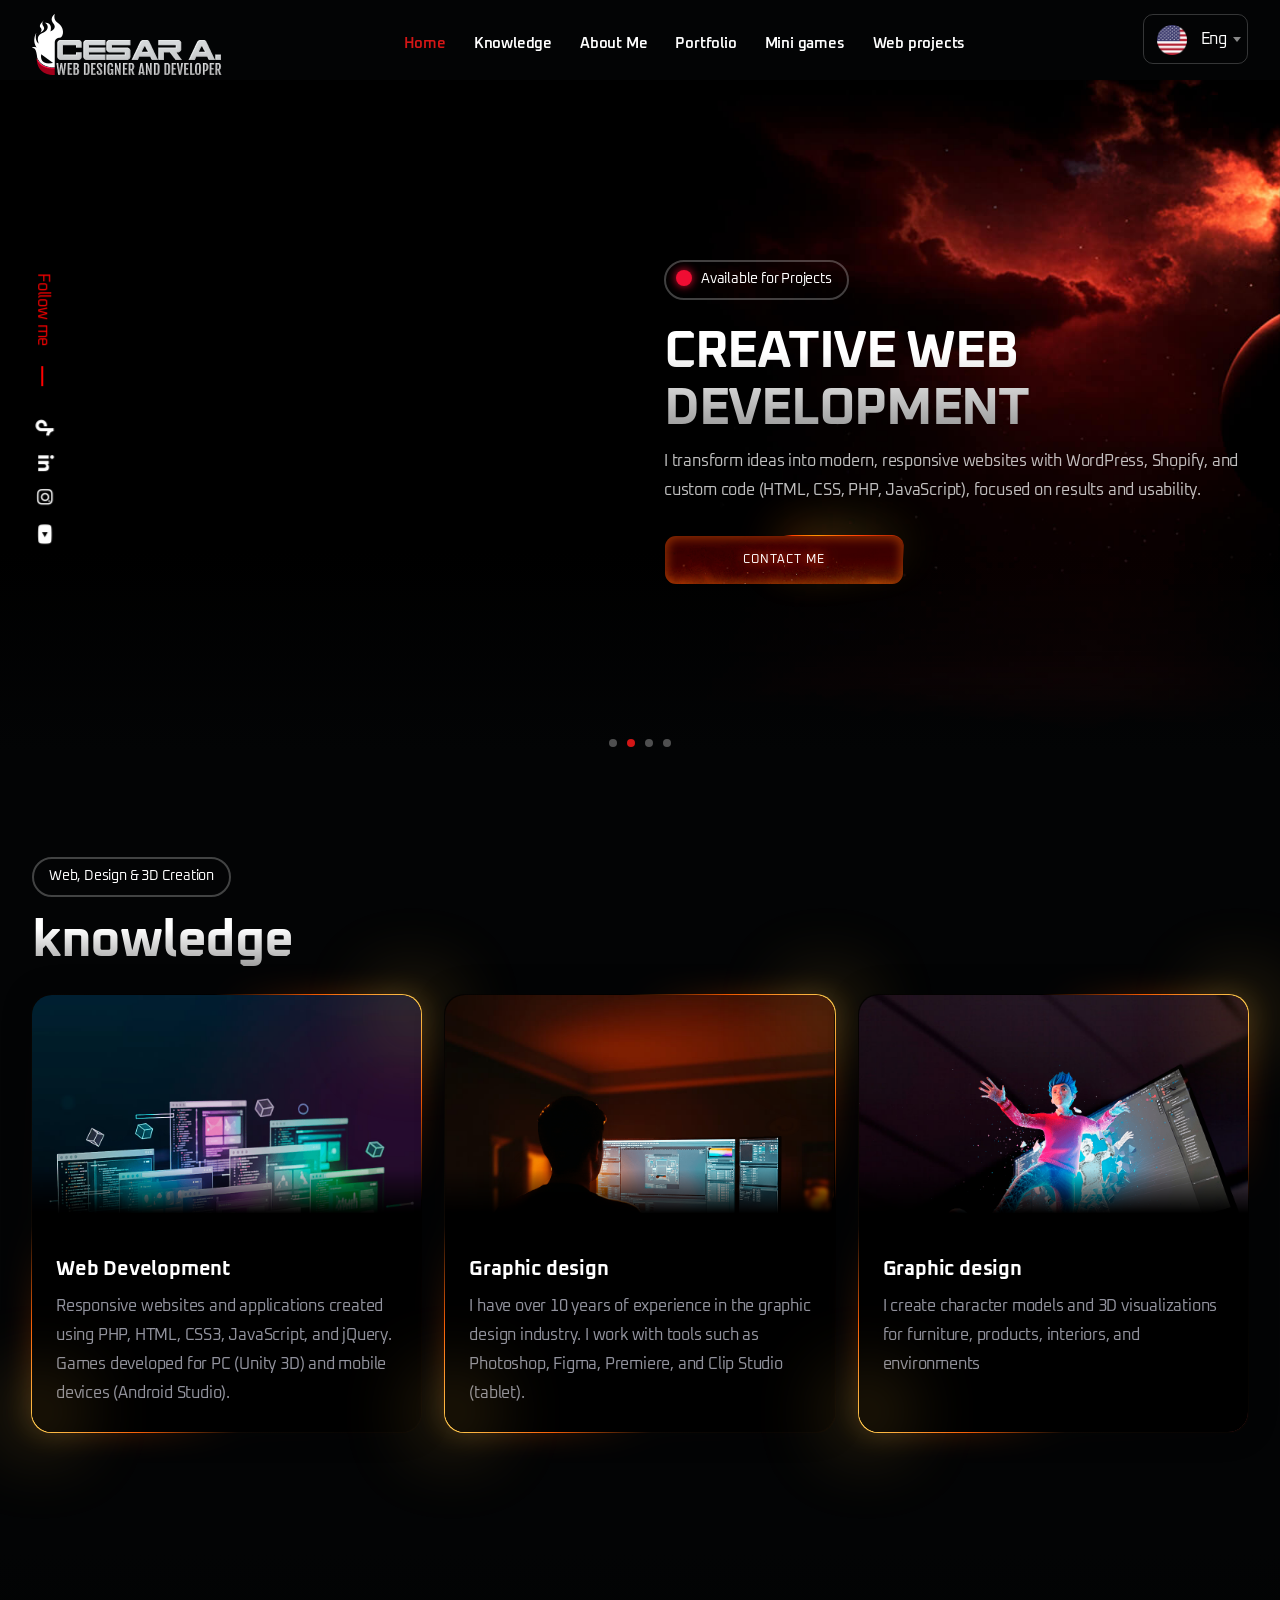
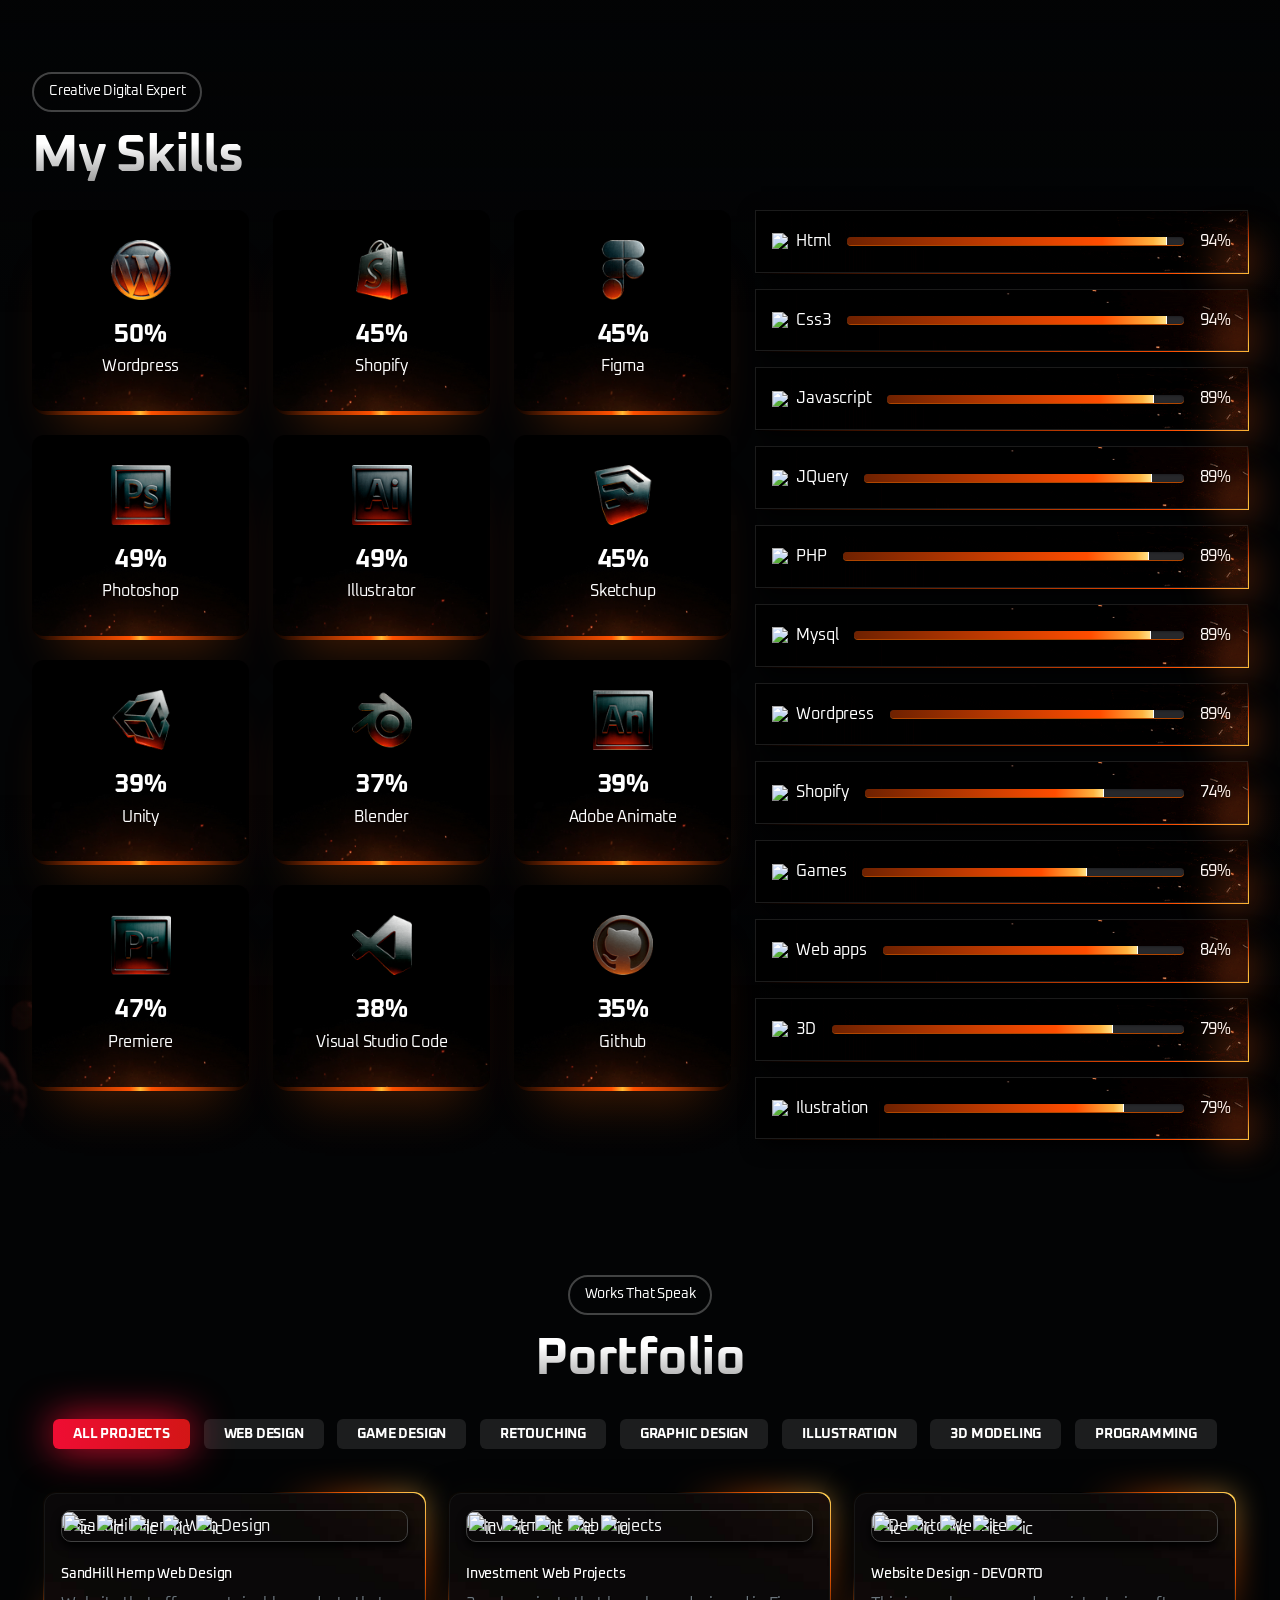
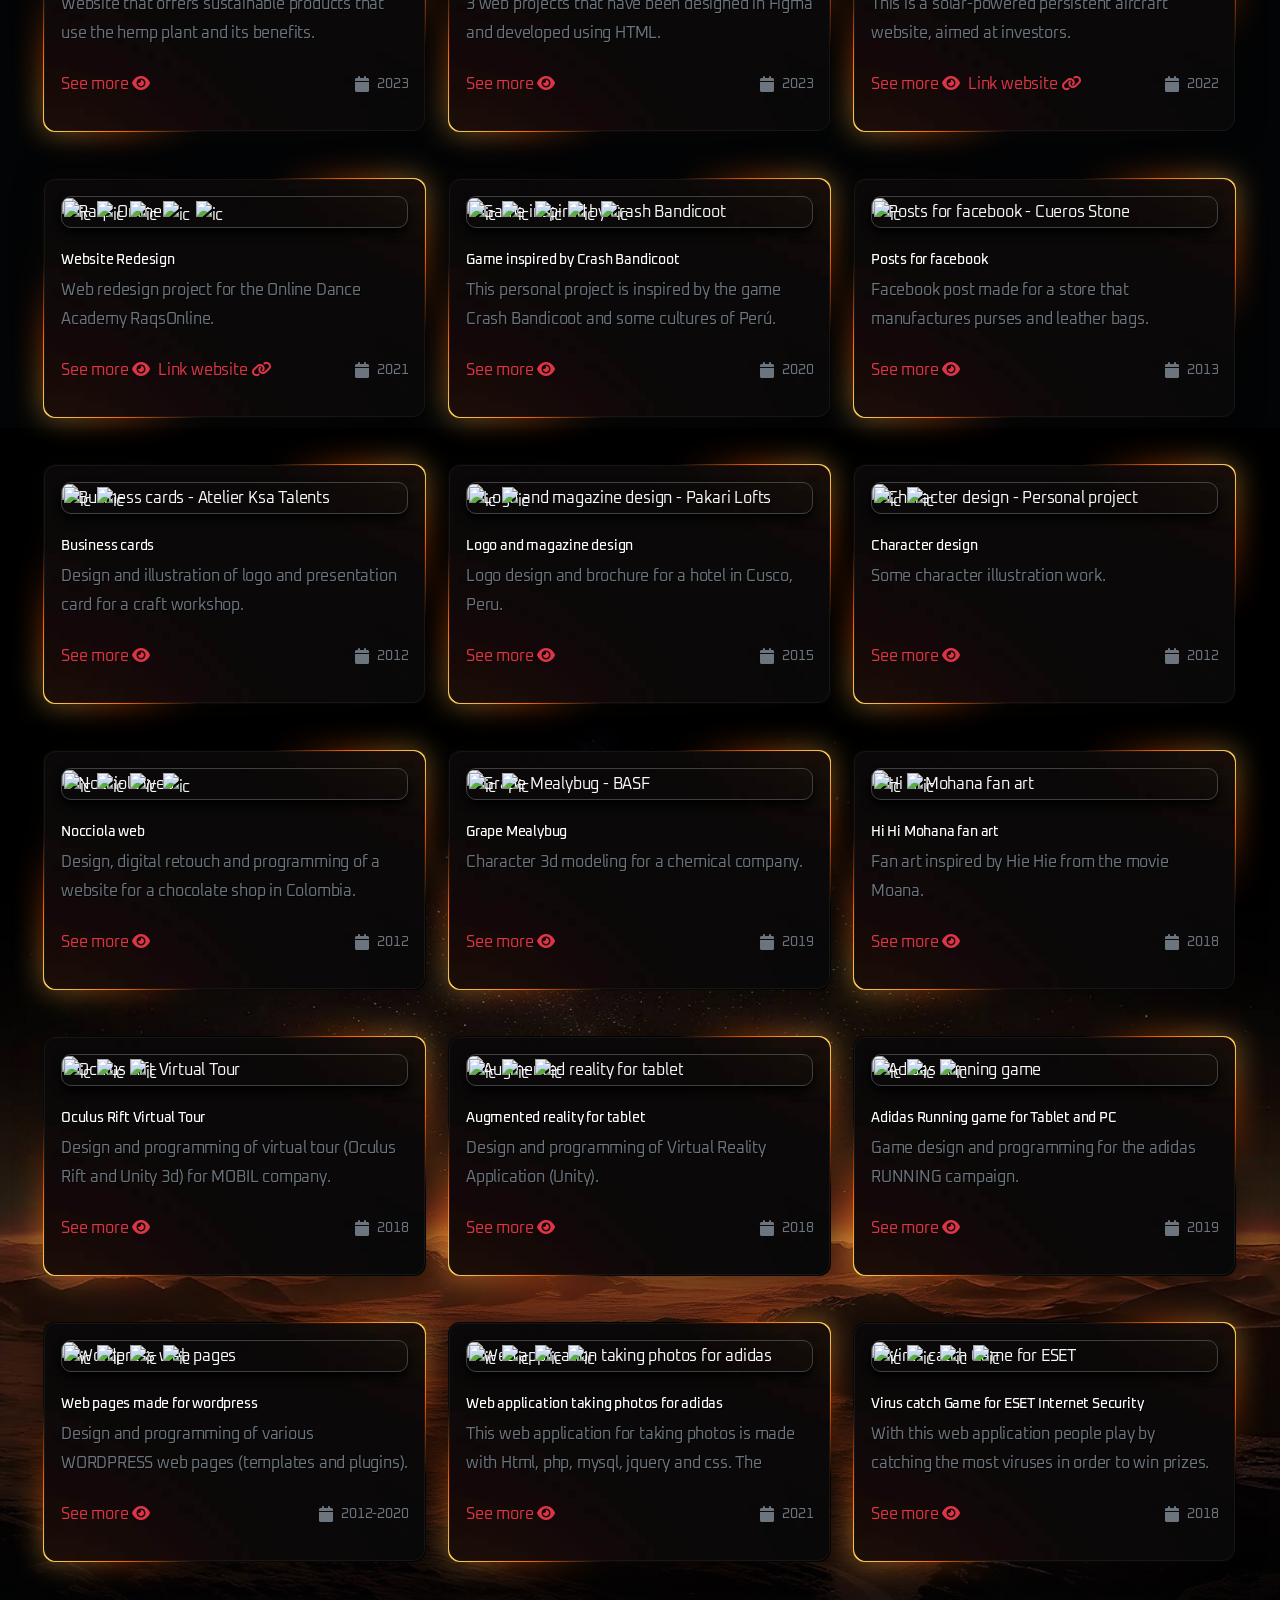
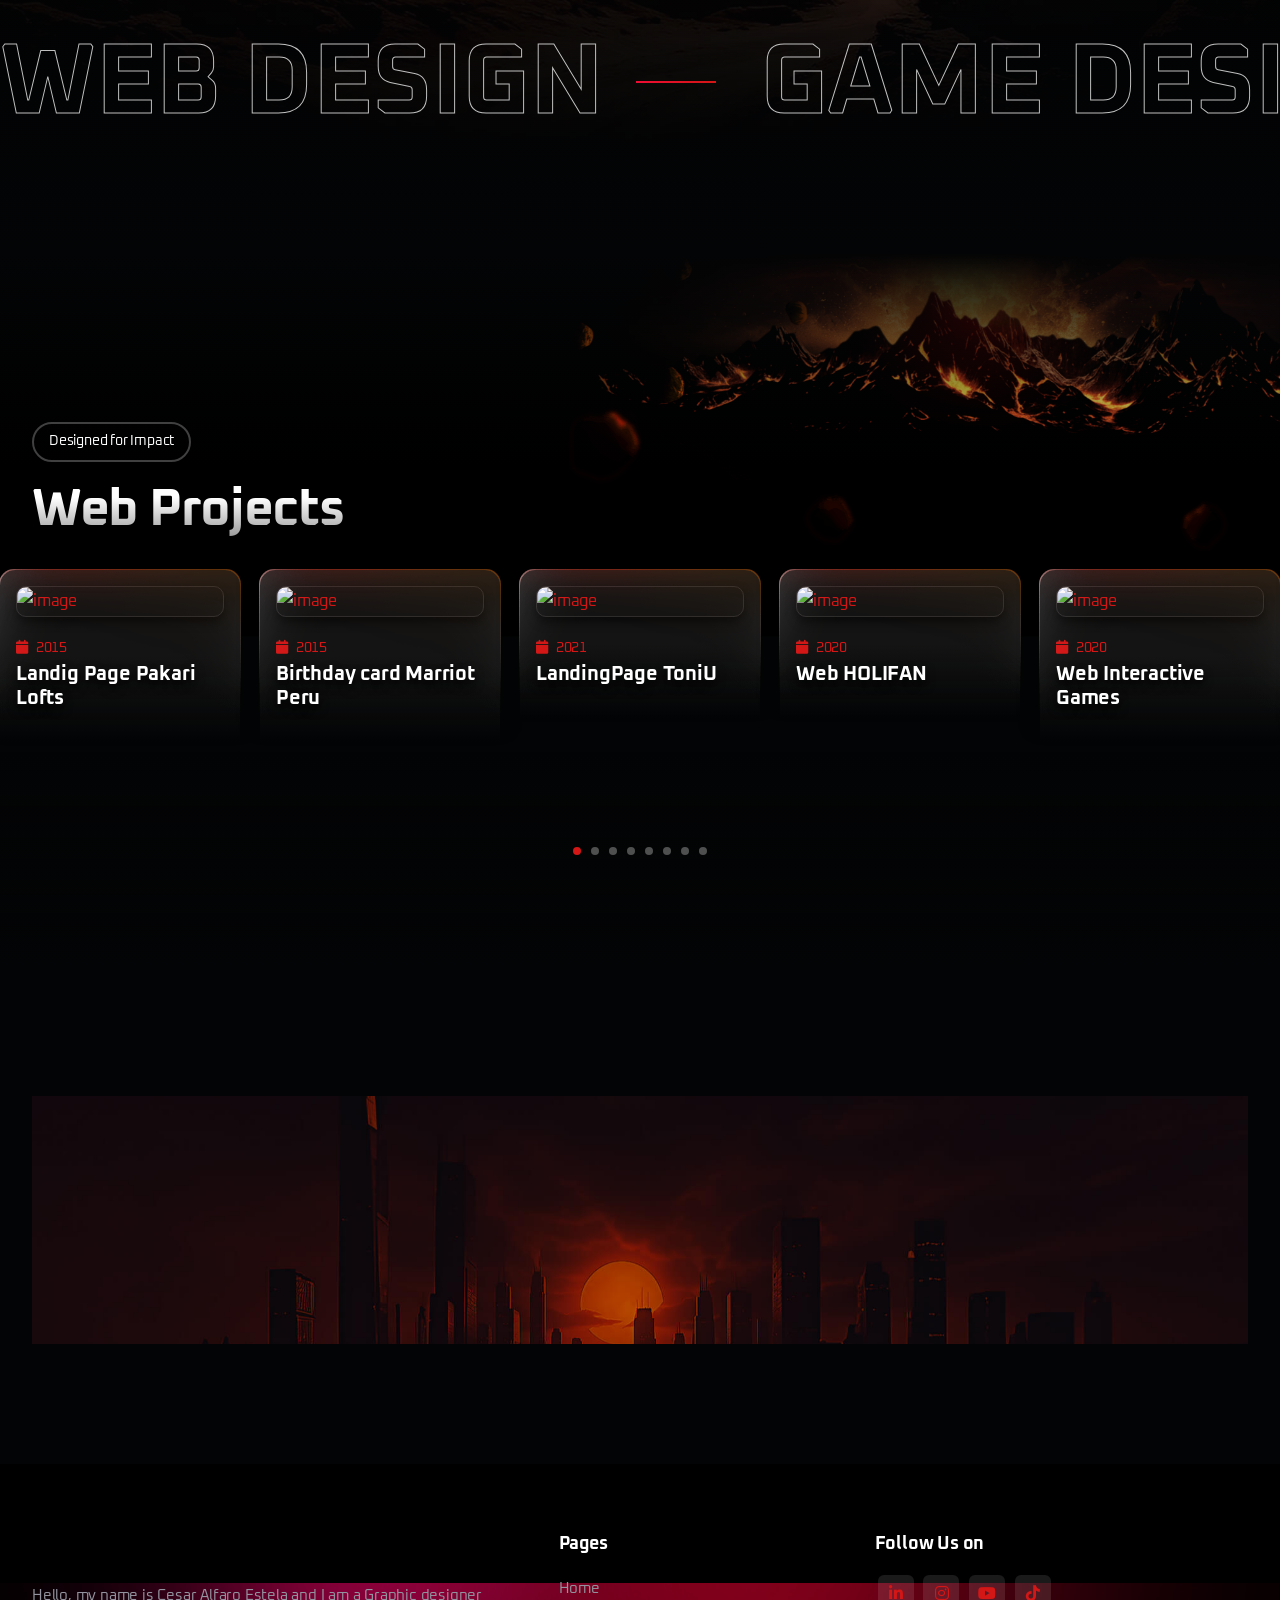
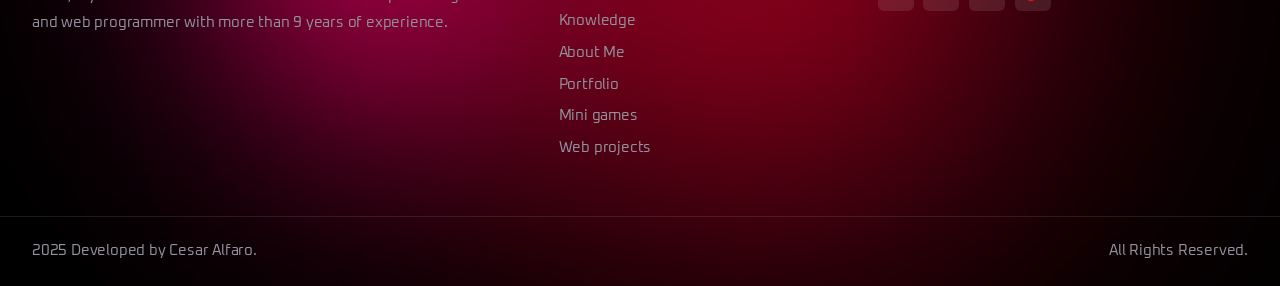
==== commit eb9b7156: "Ajust-social tags" ====
--- a/index.html
+++ b/index.html
@@ -26,14 +26,14 @@
     <meta property="og:url" content="https://disegraf.github.io/cesar_alfaro/">
     <meta property="og:title" content="Cesar A. Graphic Designer and Web Developer">
     <meta property="og:description" content="Hello, my name is Cesar Alfaro Estela and I am a graphic designer and web developer with more  than 10 years of experience. I make web applications, Websites, Advertising Games, Virtual Reality Games (Oculus Rift and Unity), Augmented Reality Games (Unity), and more">
-    <meta property="og:image" content="images/share.jpg">
+    <meta property="og:image" content="https://disegraf.github.io/cesar_alfaro/images/share.jpg">
 
     <!-- Twitter -->
     <meta property="twitter:card" content="summary_large_image">
     <meta property="twitter:url" content="https://disegraf.github.io/cesar_alfaro/">
     <meta property="twitter:title" content="Cesar A. Graphic Designer and Web Developer">
     <meta property="twitter:description" content="Hello, my name is Cesar Alfaro Estela and I am a graphic designer and web developer with more  than 10 years of experience. I make web applications, Websites, Advertising Games, Virtual Reality Games (Oculus Rift and Unity), Augmented Reality Games (Unity), and more">
-    <meta property="twitter:image" content="images/share.jpg">
+    <meta property="twitter:image" content="https://disegraf.github.io/cesar_alfaro/images/share.jpg">
   
 
     <meta content="text/html;charset=utf-8" http-equiv="Content-Type">
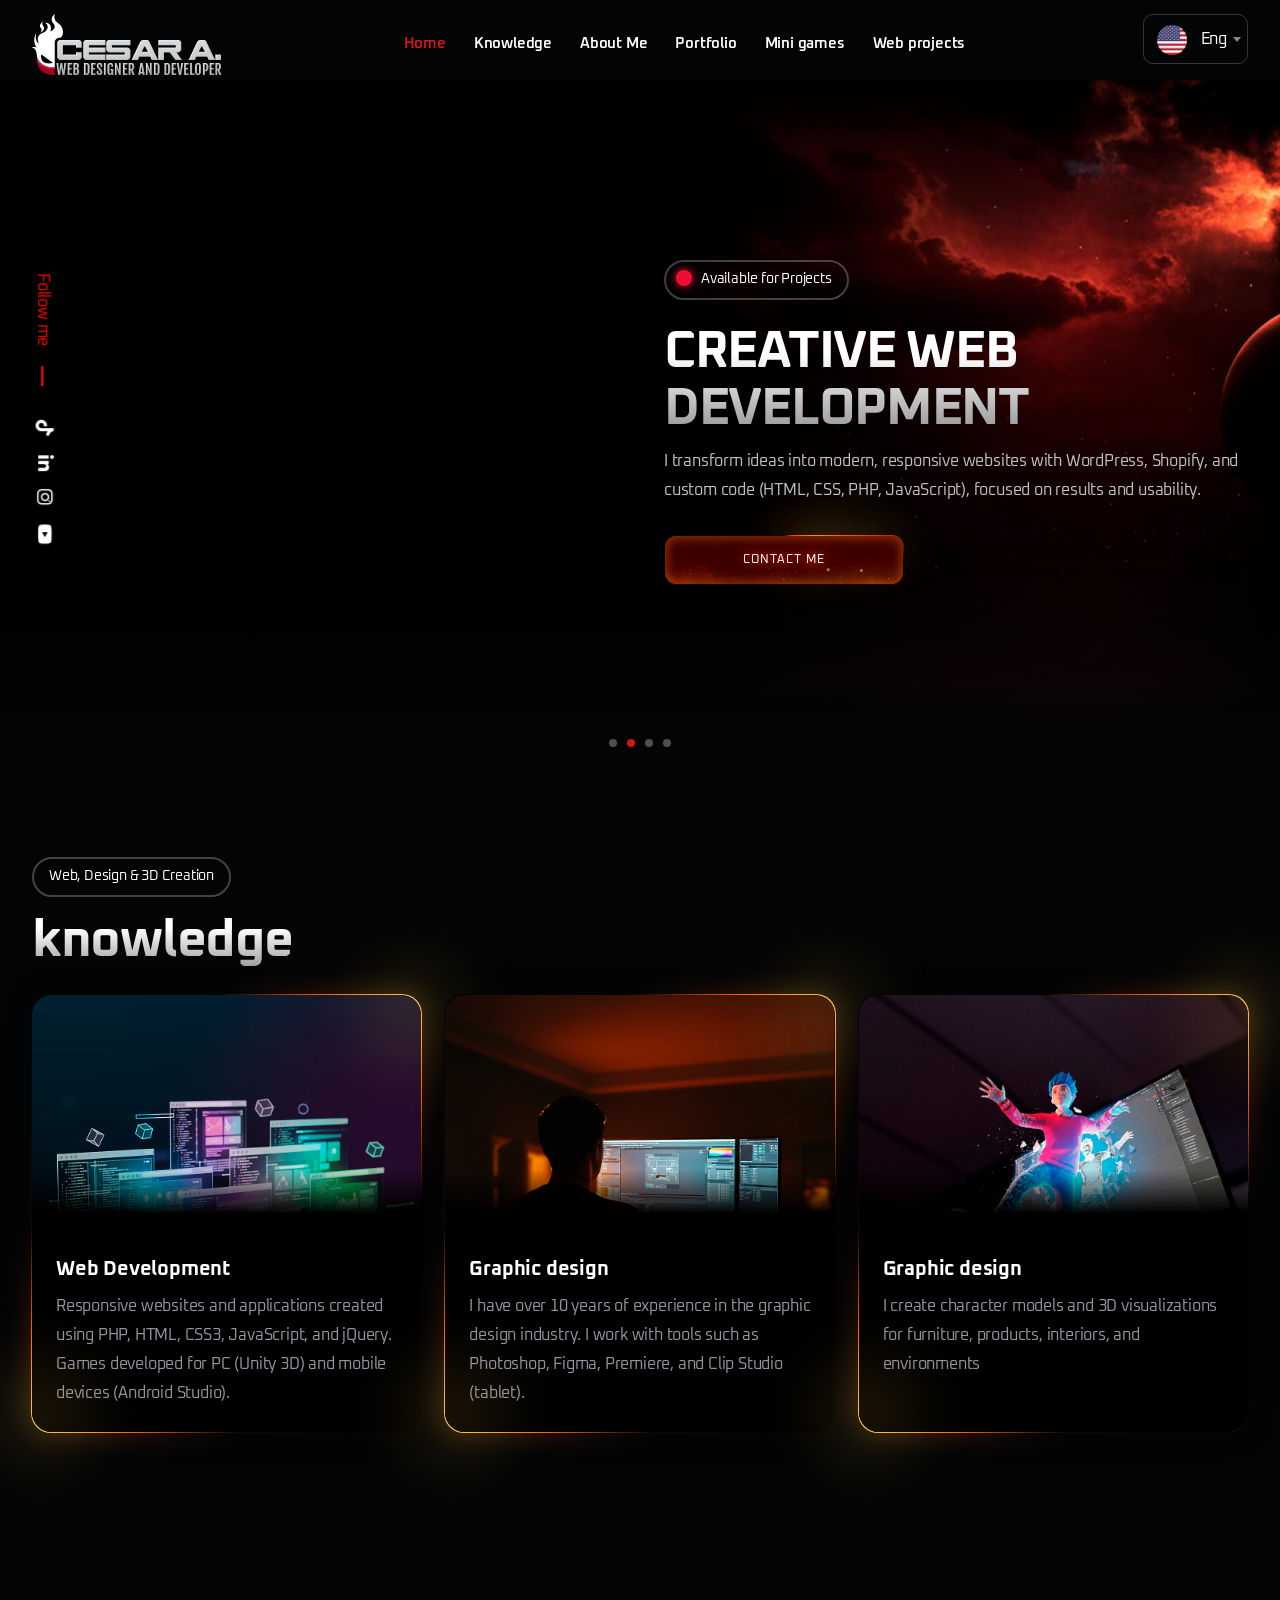
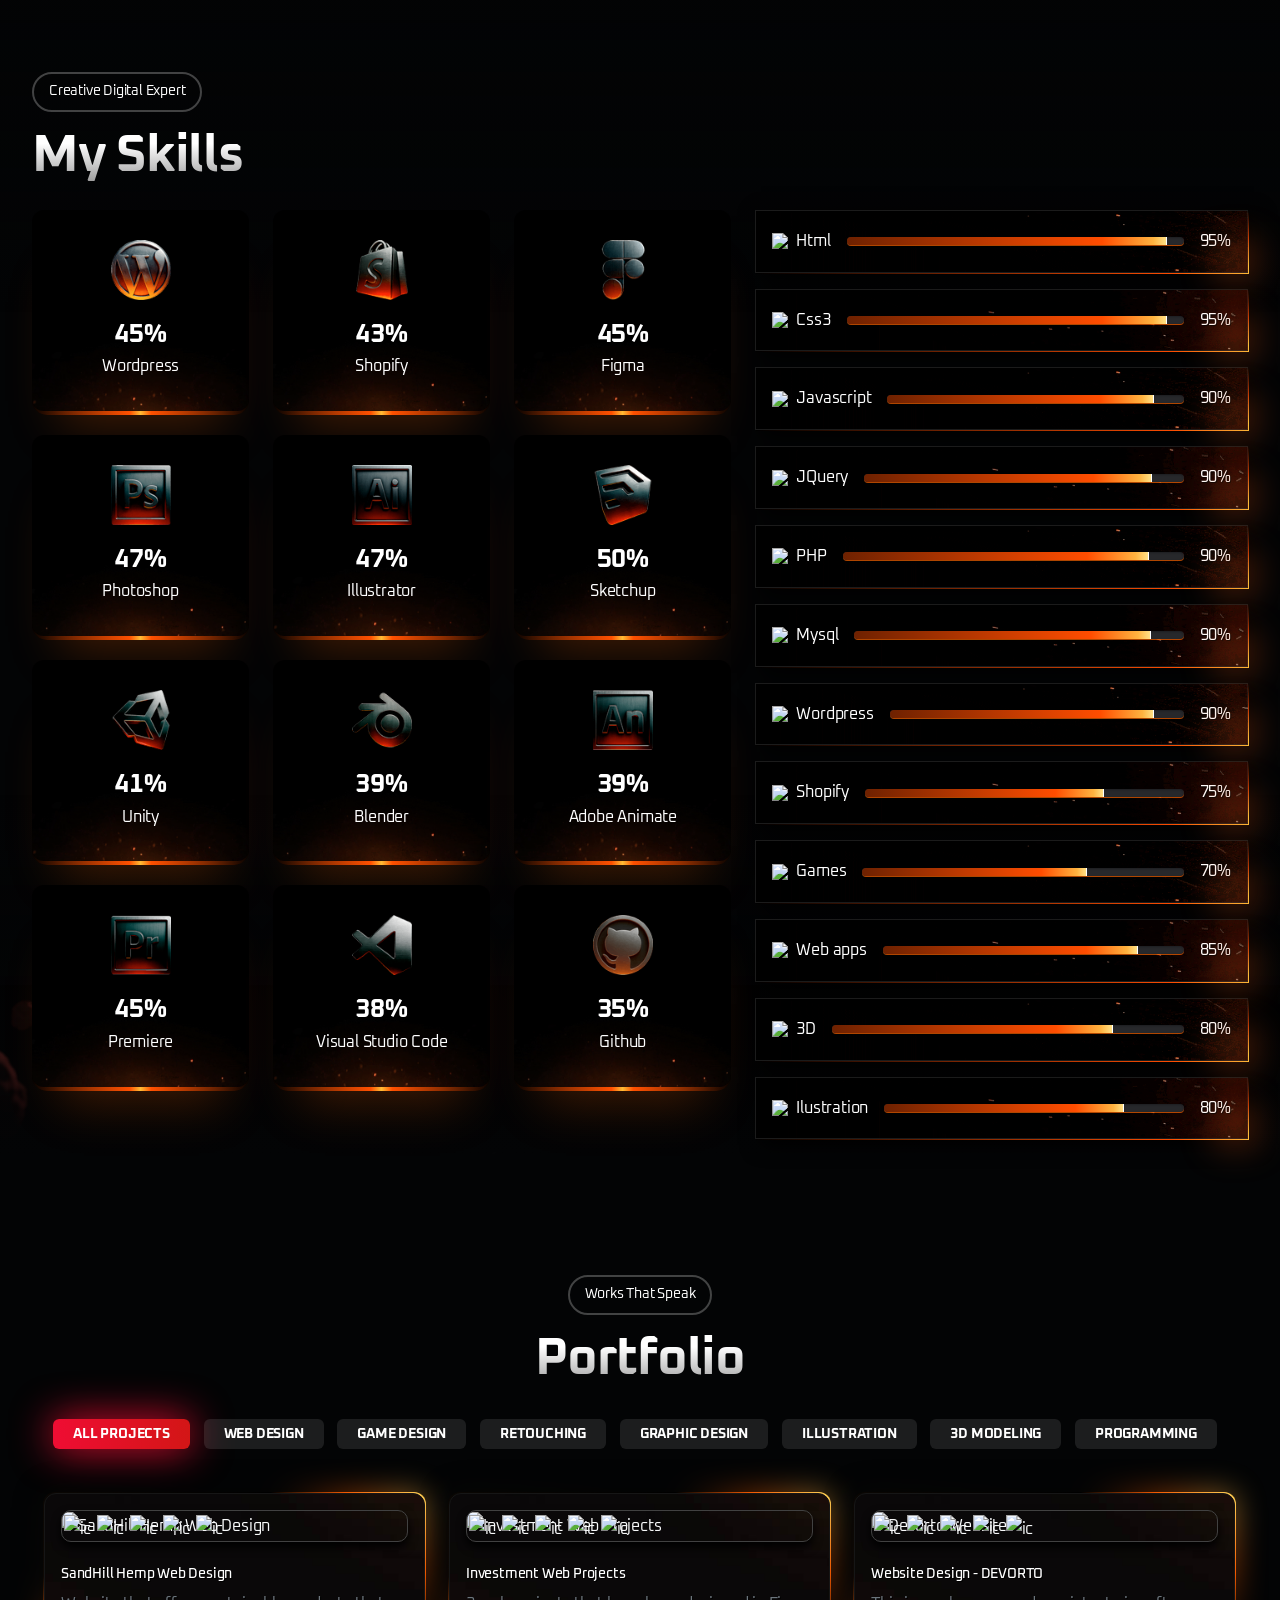
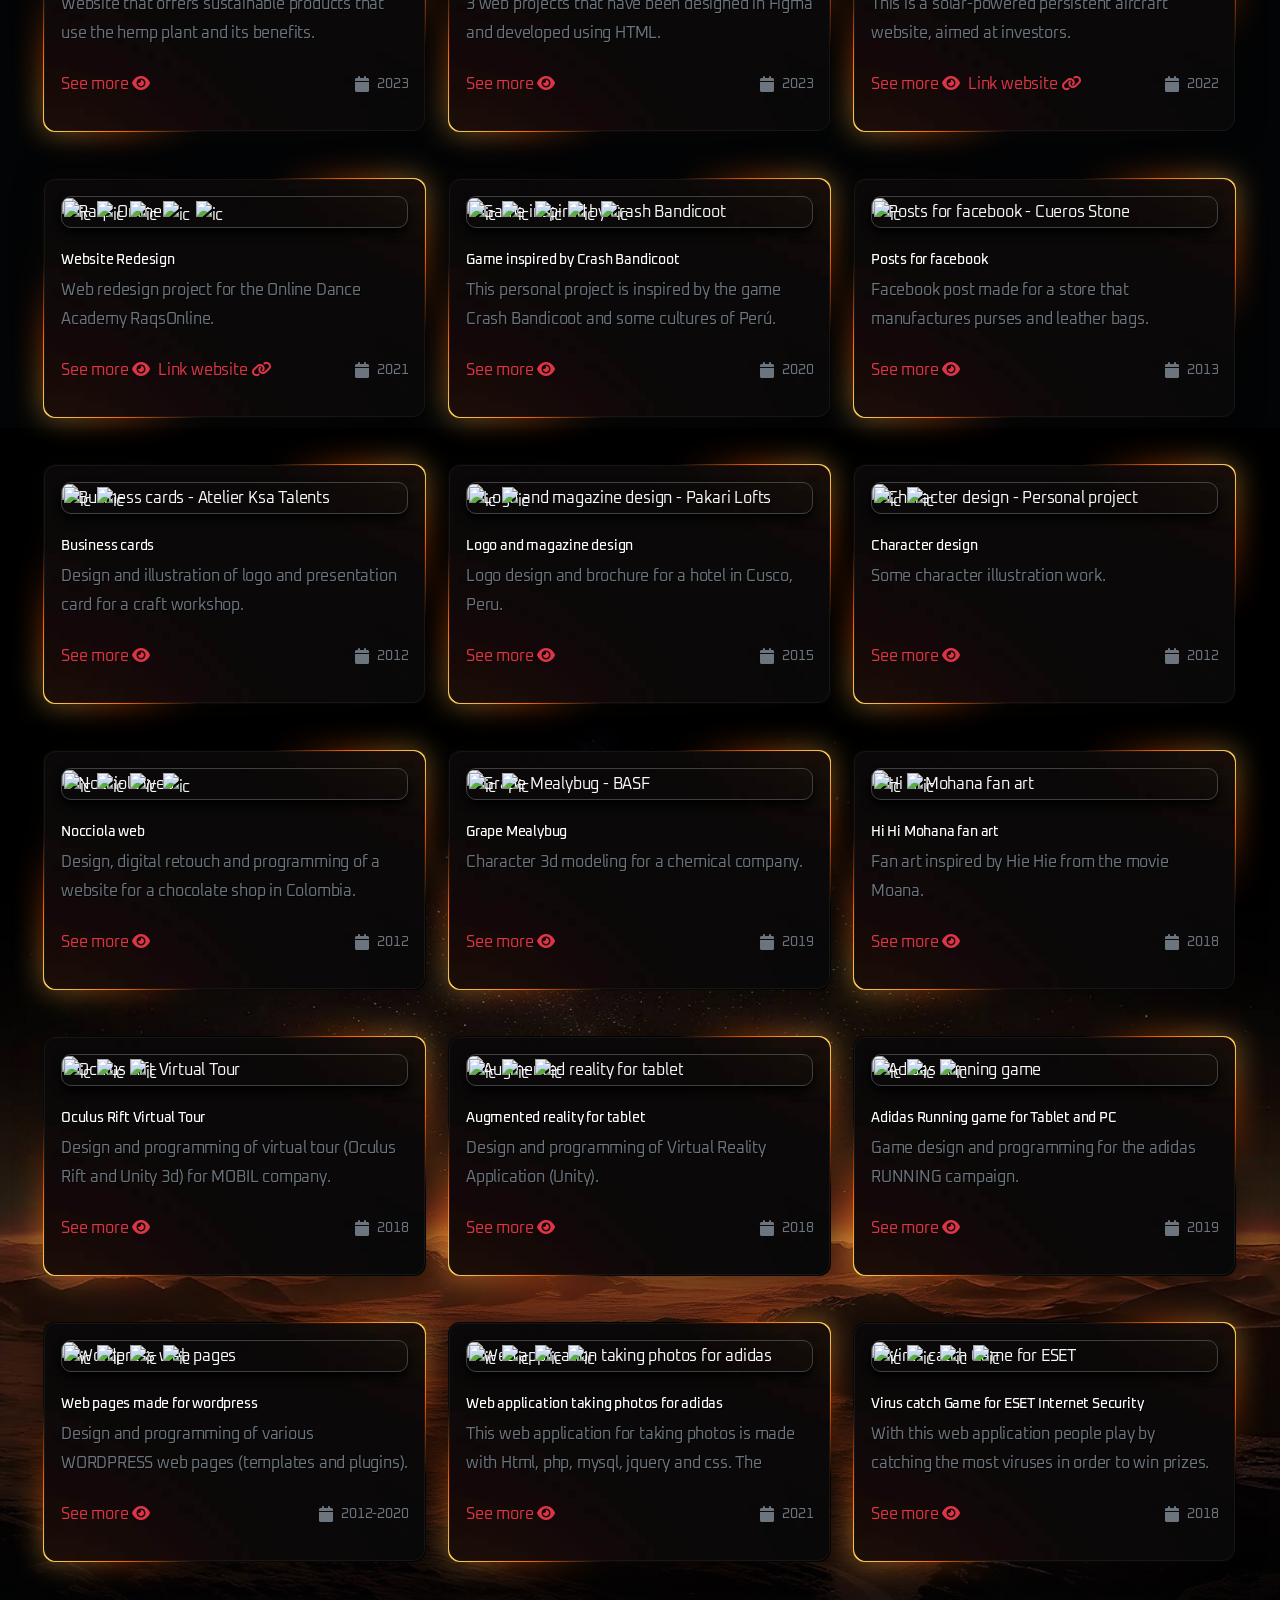
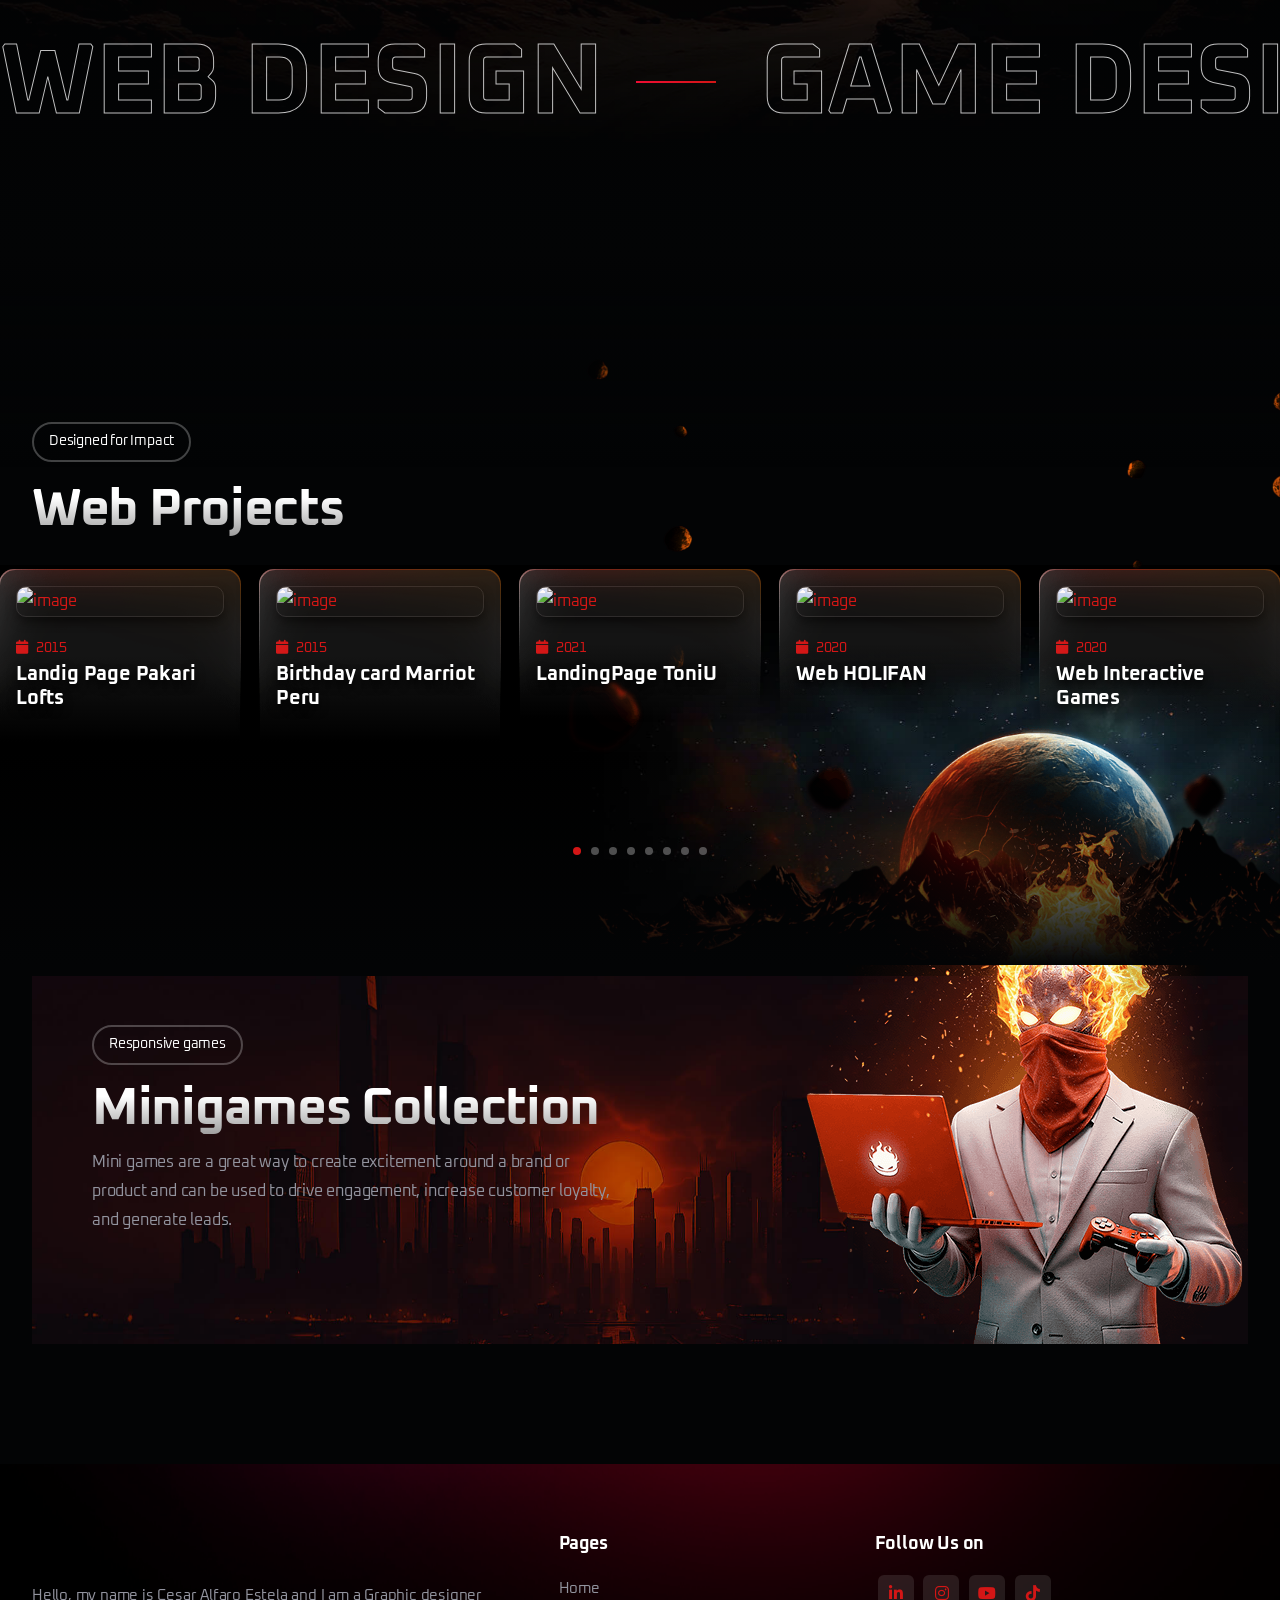
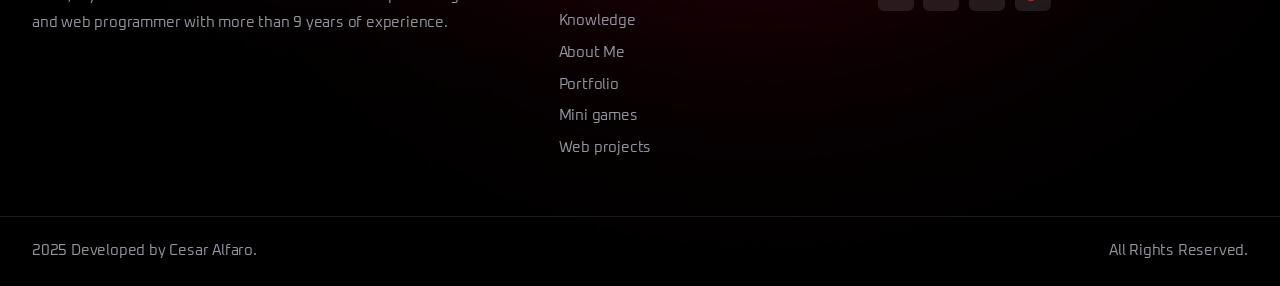
==== commit 8c7dba49: "Tag changes" ====
--- a/index.html
+++ b/index.html
@@ -2,7 +2,6 @@
 <html lang="en">
 
 <head>
-    <title>Portfolio Cesar Alfaro E.</title>
 
     <!-- favicons
     ================================================== -->
@@ -16,31 +15,30 @@
     <!-- favicons
     ================================================== -->
 
-    <!-- Primary Meta Tags -->
-    <title>Cesar A. Graphic Designer and Web Developer</title>
-    <meta name="title" content="Cesar A. Graphic Designer and Web Developer">
-    <meta name="description" content="Hello, my name is Cesar Alfaro Estela and I am a graphic designer and web developer with more  than 10 years of experience. I make web applications, Websites, Advertising Games, Virtual Reality Games (Oculus Rift and Unity), Augmented Reality Games (Unity), and more">
-
-    <!-- Open Graph / Facebook -->
-    <meta property="og:type" content="website">
-    <meta property="og:url" content="https://disegraf.github.io/cesar_alfaro/">
-    <meta property="og:title" content="Cesar A. Graphic Designer and Web Developer">
-    <meta property="og:description" content="Hello, my name is Cesar Alfaro Estela and I am a graphic designer and web developer with more  than 10 years of experience. I make web applications, Websites, Advertising Games, Virtual Reality Games (Oculus Rift and Unity), Augmented Reality Games (Unity), and more">
-    <meta property="og:image" content="https://disegraf.github.io/cesar_alfaro/images/share.jpg">
-
-    <!-- Twitter -->
-    <meta property="twitter:card" content="summary_large_image">
-    <meta property="twitter:url" content="https://disegraf.github.io/cesar_alfaro/">
-    <meta property="twitter:title" content="Cesar A. Graphic Designer and Web Developer">
-    <meta property="twitter:description" content="Hello, my name is Cesar Alfaro Estela and I am a graphic designer and web developer with more  than 10 years of experience. I make web applications, Websites, Advertising Games, Virtual Reality Games (Oculus Rift and Unity), Augmented Reality Games (Unity), and more">
-    <meta property="twitter:image" content="https://disegraf.github.io/cesar_alfaro/images/share.jpg">
-  
-
-    <meta content="text/html;charset=utf-8" http-equiv="Content-Type">
-    <meta content="width=device-width, initial-scale=1.0" name="viewport">
-    <meta content="Cesar Alfaro E. - Web developer Front-end" name="description">
-    <meta content="" name="keywords">
-    <meta content="" name="author">
+    <title>Cesar Alfaro Web Designer & Developer</title>
+<meta name="title" content="Cesar Alfaro Web Designer & Developer">
+<meta name="description" content="I'm Cesar Alfaro Estela, a Web Designer and Developer with over 10 years of experience creating high-impact digital projects from websites and web apps to immersive AR and VR experiences built with Unity and Oculus.">
+
+<!-- Open Graph / Facebook -->
+<meta property="og:type" content="website">
+<meta property="og:url" content="https://disegraf.github.io/cesar_alfaro/">
+<meta property="og:title" content="Cesar Alfaro Web Designer & Developer">
+<meta property="og:description" content="I'm Cesar Alfaro Estela, a Web Designer and Developer with over 10 years of experience creating high-impact digital projects from websites and web apps to immersive AR and VR experiences built with Unity and Oculus.">
+<meta property="og:image" content="https://disegraf.github.io/cesar_alfaro/images/share.jpg">
+
+<!-- Twitter -->
+<meta property="twitter:card" content="summary_large_image">
+<meta property="twitter:url" content="https://disegraf.github.io/cesar_alfaro/">
+<meta property="twitter:title" content="Cesar Alfaro Web Designer & Developer">
+<meta property="twitter:description" content="I'm Cesar Alfaro Estela, a Web Designer and Developer with over 10 years of experience creating high-impact digital projects from websites and web apps to immersive AR and VR experiences built with Unity and Oculus.">
+<meta property="twitter:image" content="https://disegraf.github.io/cesar_alfaro/images/share.jpg">
+
+<meta content="text/html;charset=utf-8" http-equiv="Content-Type">
+<meta content="width=device-width, initial-scale=1.0" name="viewport">
+<meta content="Cesar Alfaro Front-End Developer & Web Designer specializing in UI/UX design, interactive experiences, AR, and VR projects with Unity." name="description">
+<meta content="web designer, web developer, front-end developer, Unity developer, AR, VR, UI/UX, portfolio, interactive design, oculus, cesar alfaro" name="keywords">
+<meta content="Cesar Alfaro" name="author">
+
     <!-- CSS Files
     ================================================== -->
     <link href="css/bootstrap.min.css" rel="stylesheet" type="text/css"
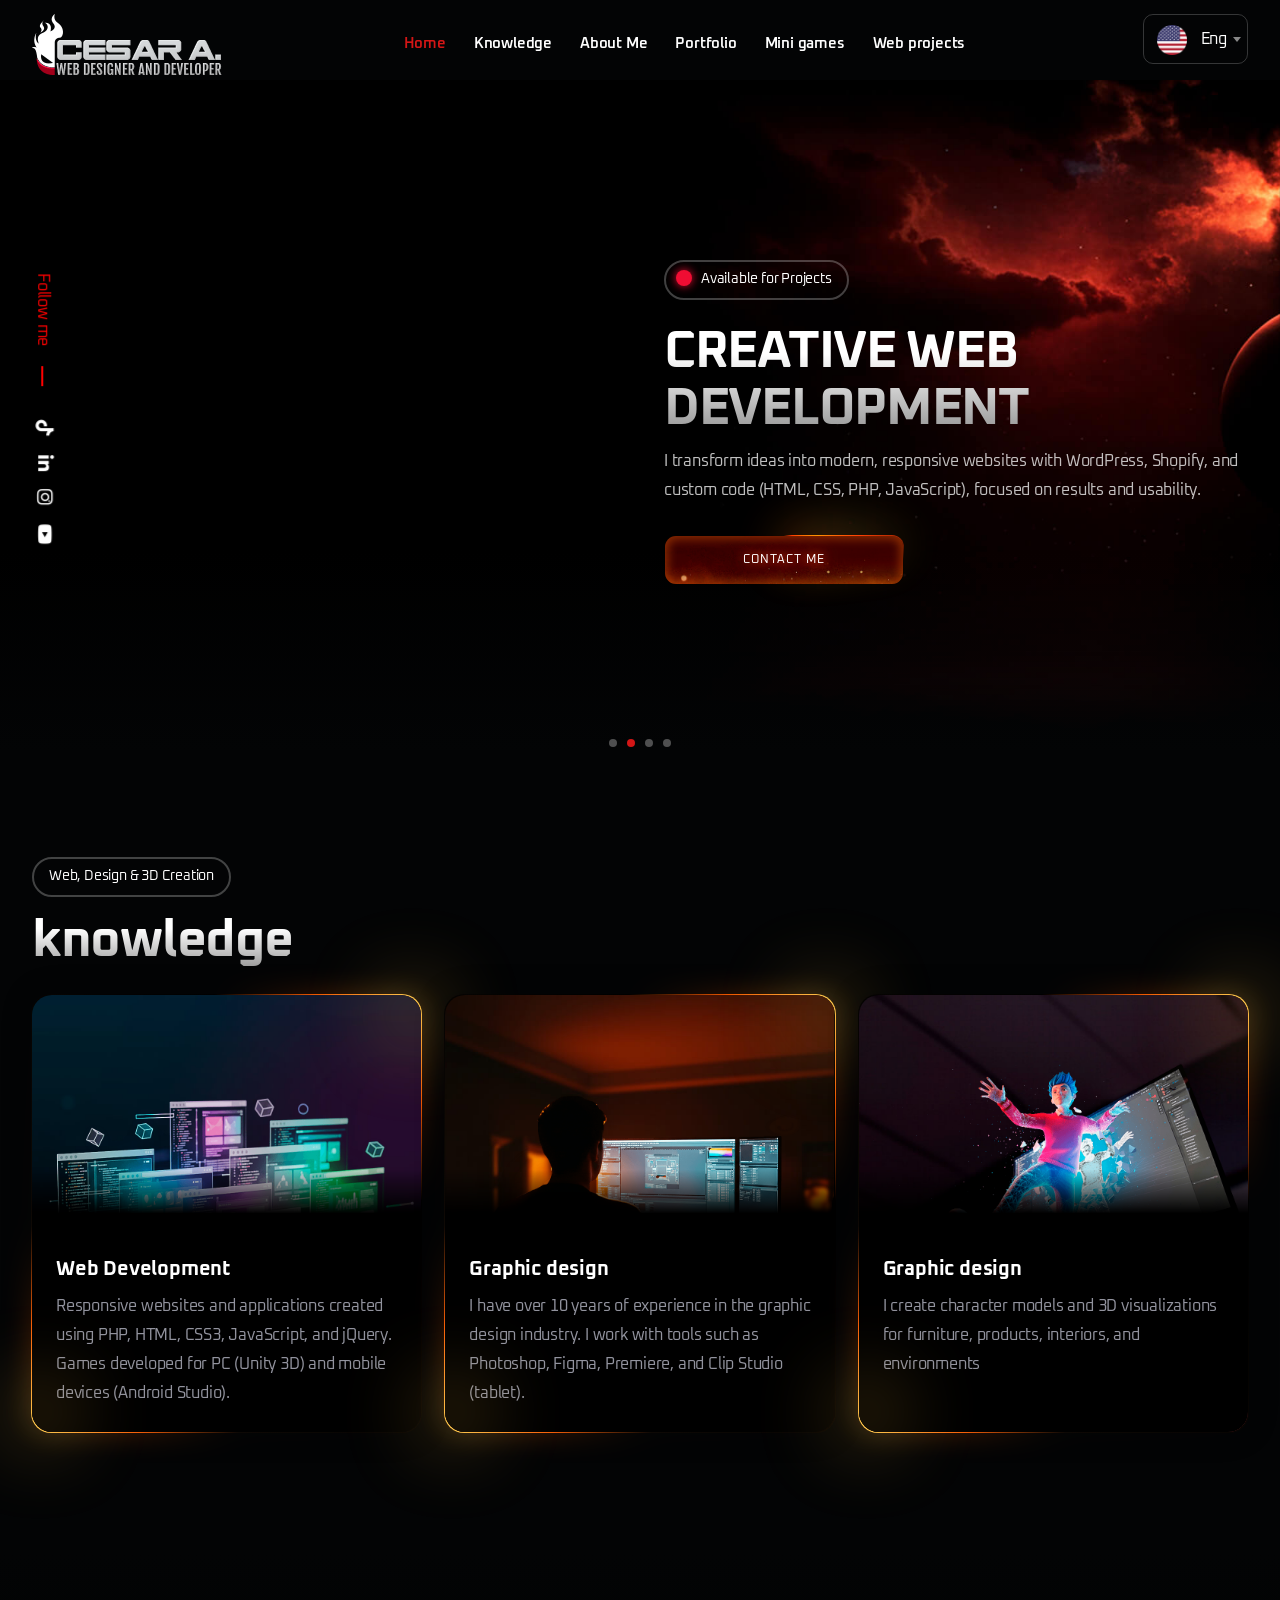
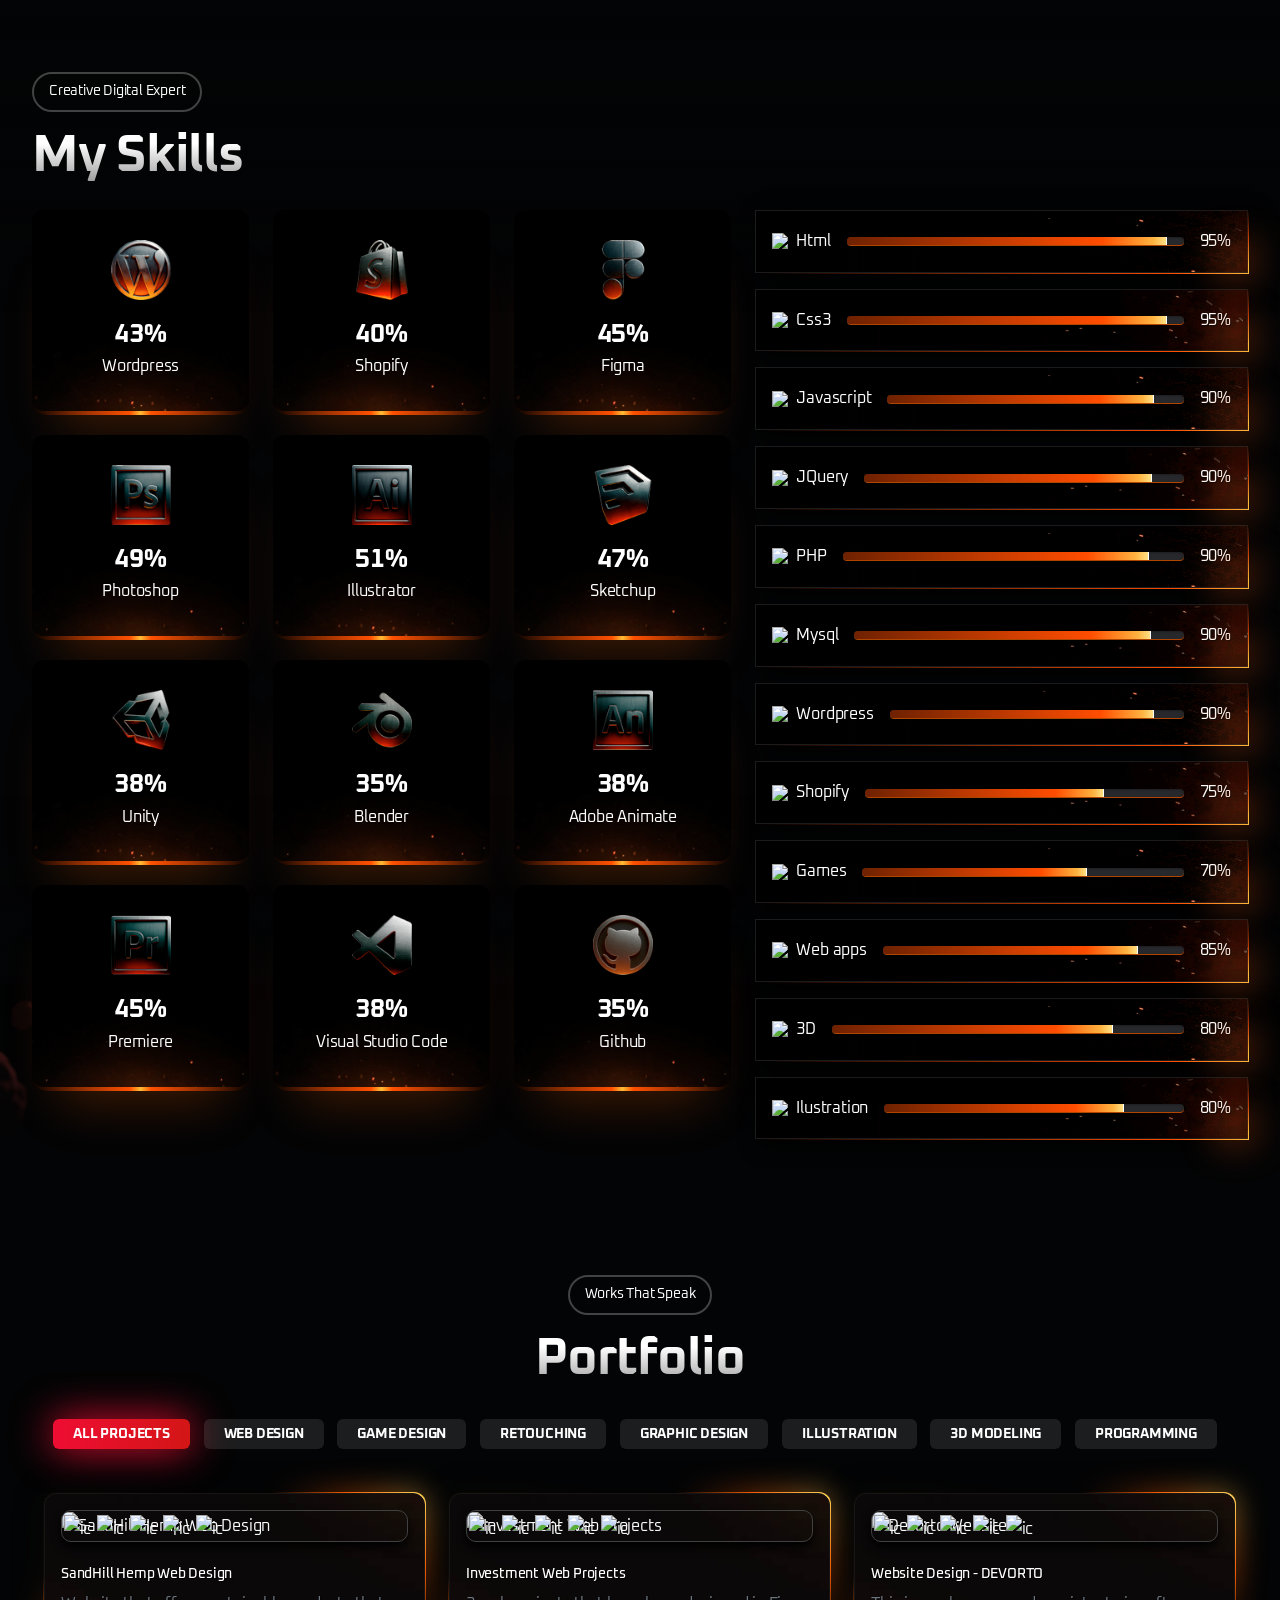
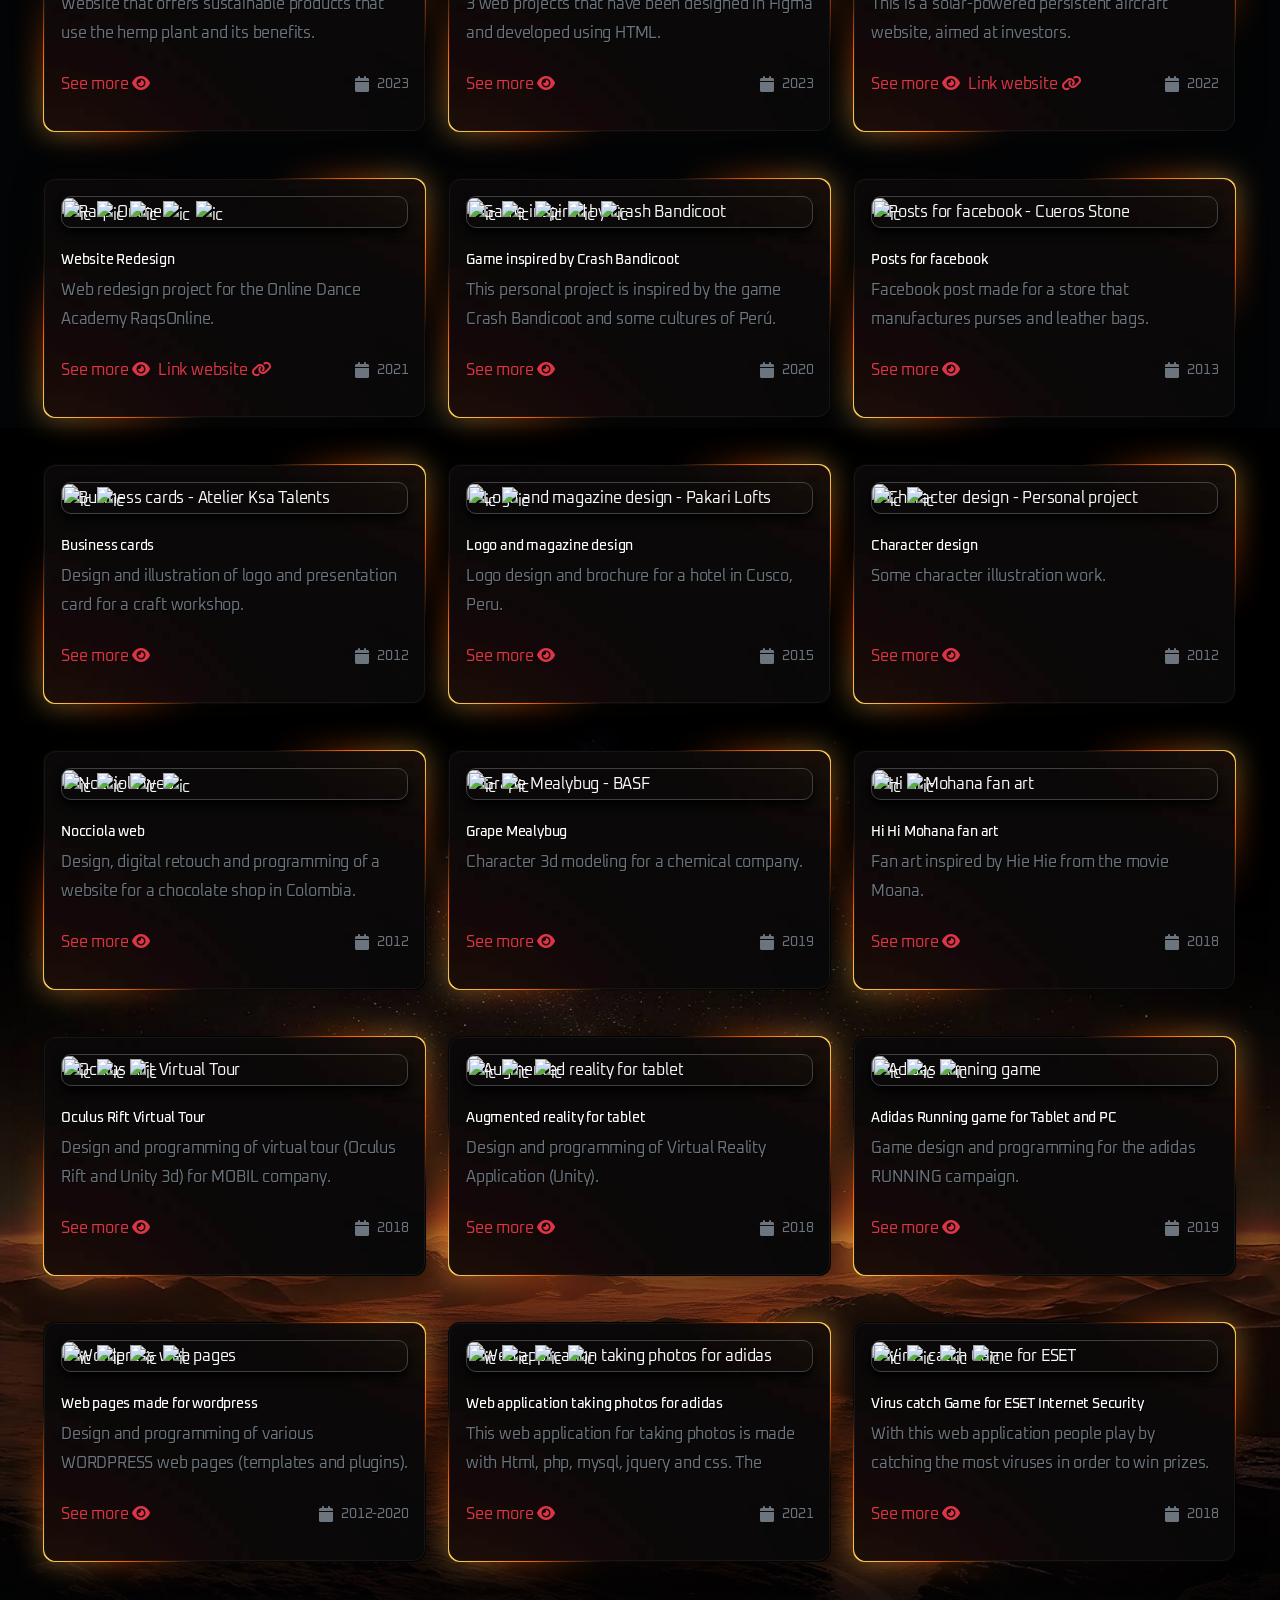
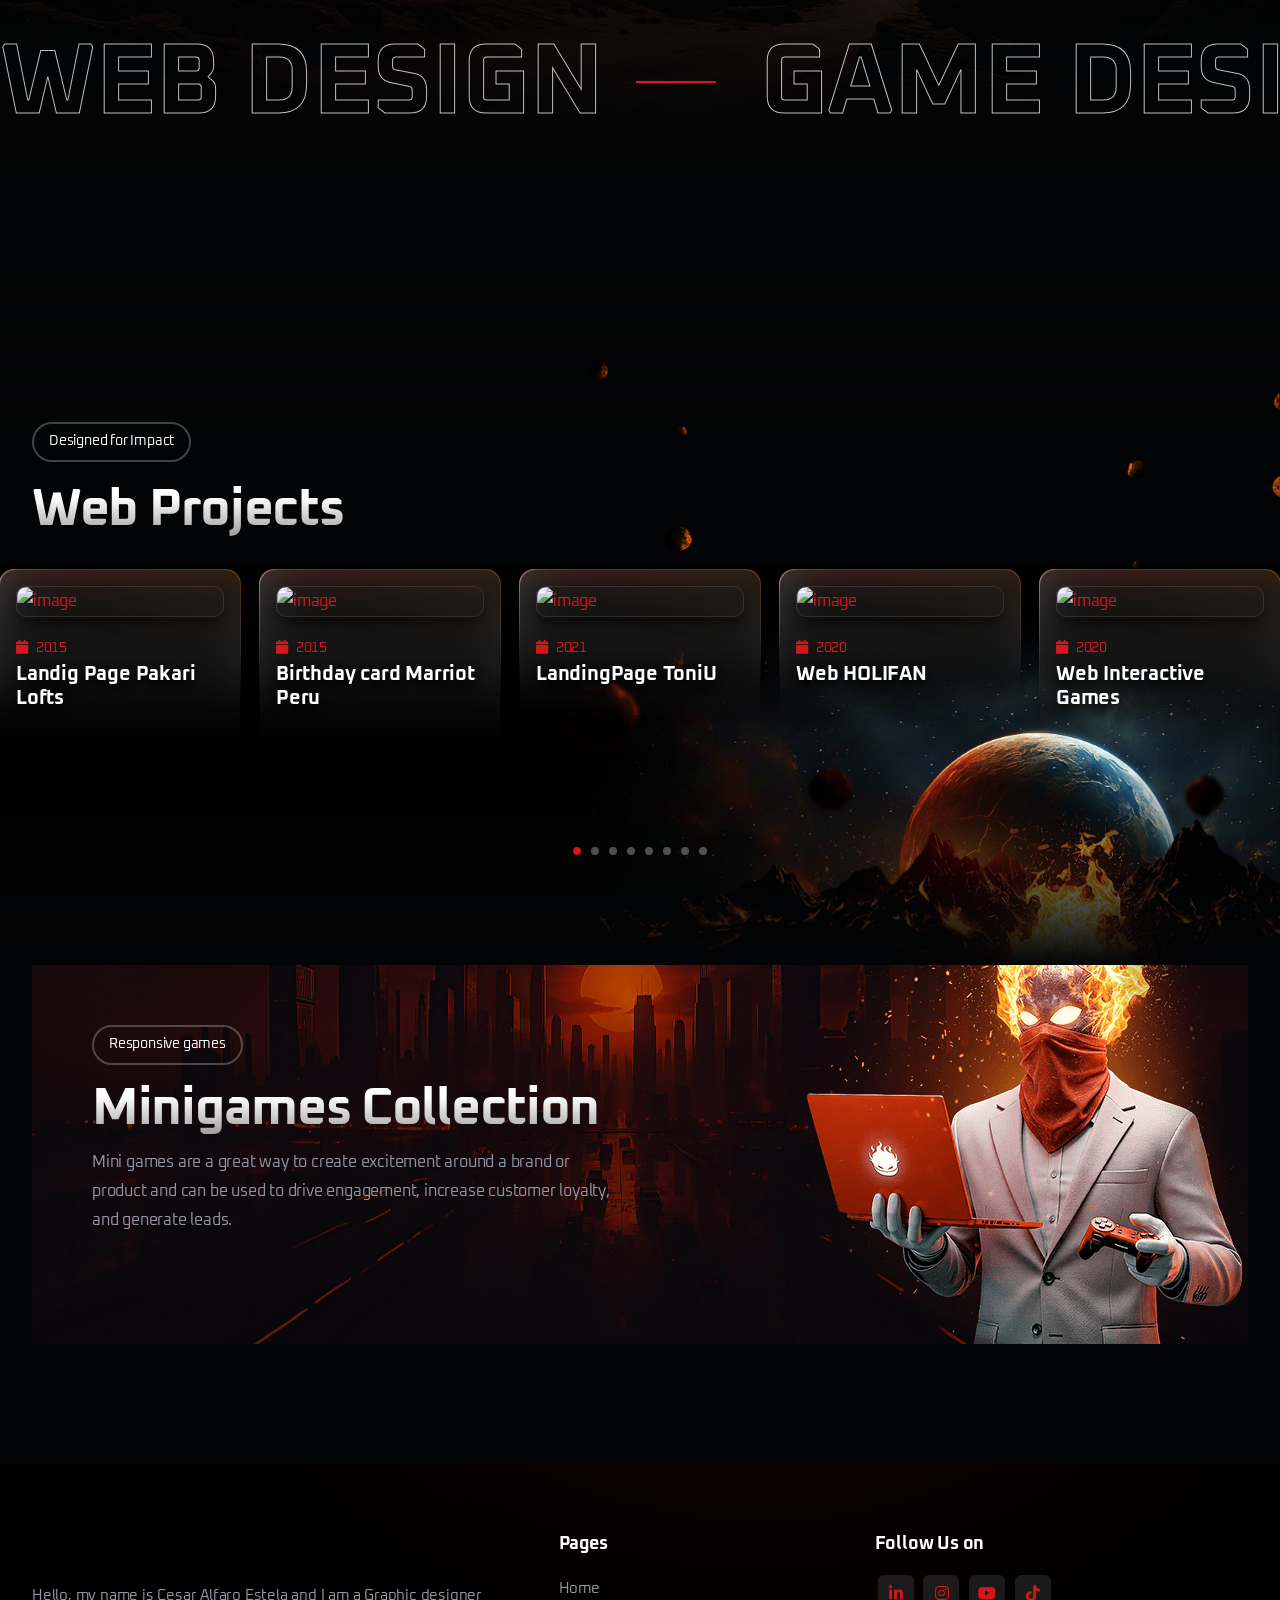
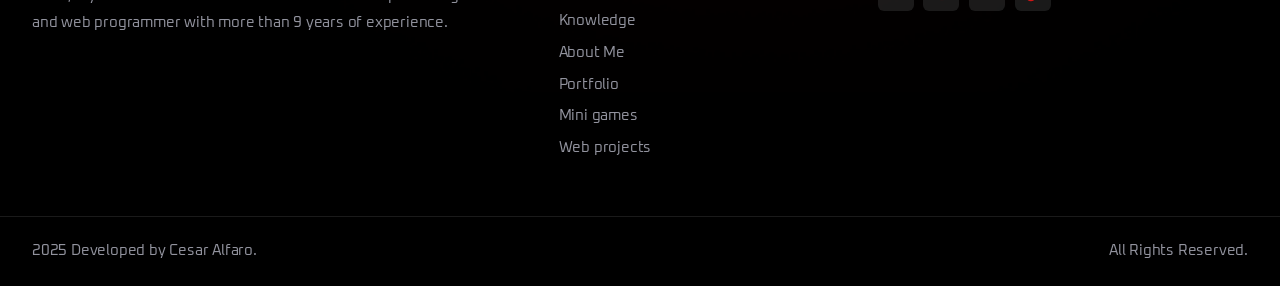
==== commit d931ff8b: "Modal" ====
--- a/index.html
+++ b/index.html
@@ -189,7 +189,7 @@
                                         </div>
 
                                         <div class="spacer-10"></div>
-                                        <button class="fire-button mb-5" type="button">
+                                        <button class="fire-button mb-5" type="button" data-toggle="modal" data-target="#contact-model-large">
                                             <span class="animated-border-box-glow"></span>
                                             <span class="animated-border-box"></span>
                                             <span class="btn-text"> Contact me </span>
@@ -215,7 +215,7 @@
                                         </div>
 
                                         <div class="spacer-10"></div>
-                                        <button class="fire-button mb-5" type="button">
+                                        <button class="fire-button mb-5" type="button" data-toggle="modal" data-target="#contact-model-large">
                                             <span class="animated-border-box-glow"></span>
                                             <span class="animated-border-box"></span>
                                             <span class="btn-text"> Contact me </span>
@@ -240,7 +240,7 @@
                                         </div>
 
                                         <div class="spacer-10"></div>
-                                        <button class="fire-button mb-5" type="button">
+                                        <button class="fire-button mb-5" type="button" data-toggle="modal" data-target="#contact-model-large">
                                             <span class="animated-border-box-glow"></span>
                                             <span class="animated-border-box"></span>
                                             <span class="btn-text"> Contact me </span>
@@ -1642,6 +1642,27 @@
         <!-- footer close -->
     </div>
 
+    <div class="modal fade" id="contact-model-large" tabindex="-1" role="dialog" aria-hidden="true">
+        <div class="modal-dialog modal-dialog-centered modal-lg" role="document">
+            <div class="modal-content">
+    
+                <div class="modal-header text-end modal-header text-right d-block">
+                    <button type="button" class="btn btn-danger btn-sm" data-dismiss="modal" aria-label="Close">
+                        Cerrar
+                    </button>
+                </div>
+                <div class="modal-body" style="min-height: 80vh; position: relative; padding: 0;">
+                    <iframe
+                        src="https://docs.google.com/forms/d/e/1FAIpQLSeMO6cZtGyLq-tmhTGtrHrL6NOPaKxjPz8u5XJvN5T3F-ewcw/viewform?embedded=true&hl=en"
+                        width="100%" frameborder="0" marginheight="0" marginwidth="0"
+                        style="height: 80vh;">Cargando…</iframe>
+                </div>
+    
+            </div>
+        </div>
+    </div>
+
+
     <div id="buy-now" class="show-on-scroll">
         <a class="btn-buy" href="https://cesarwebdeveloper.com/" > Live projects <i class="fa-regular fa-rectangle-list ms-1"></i>
     </div>
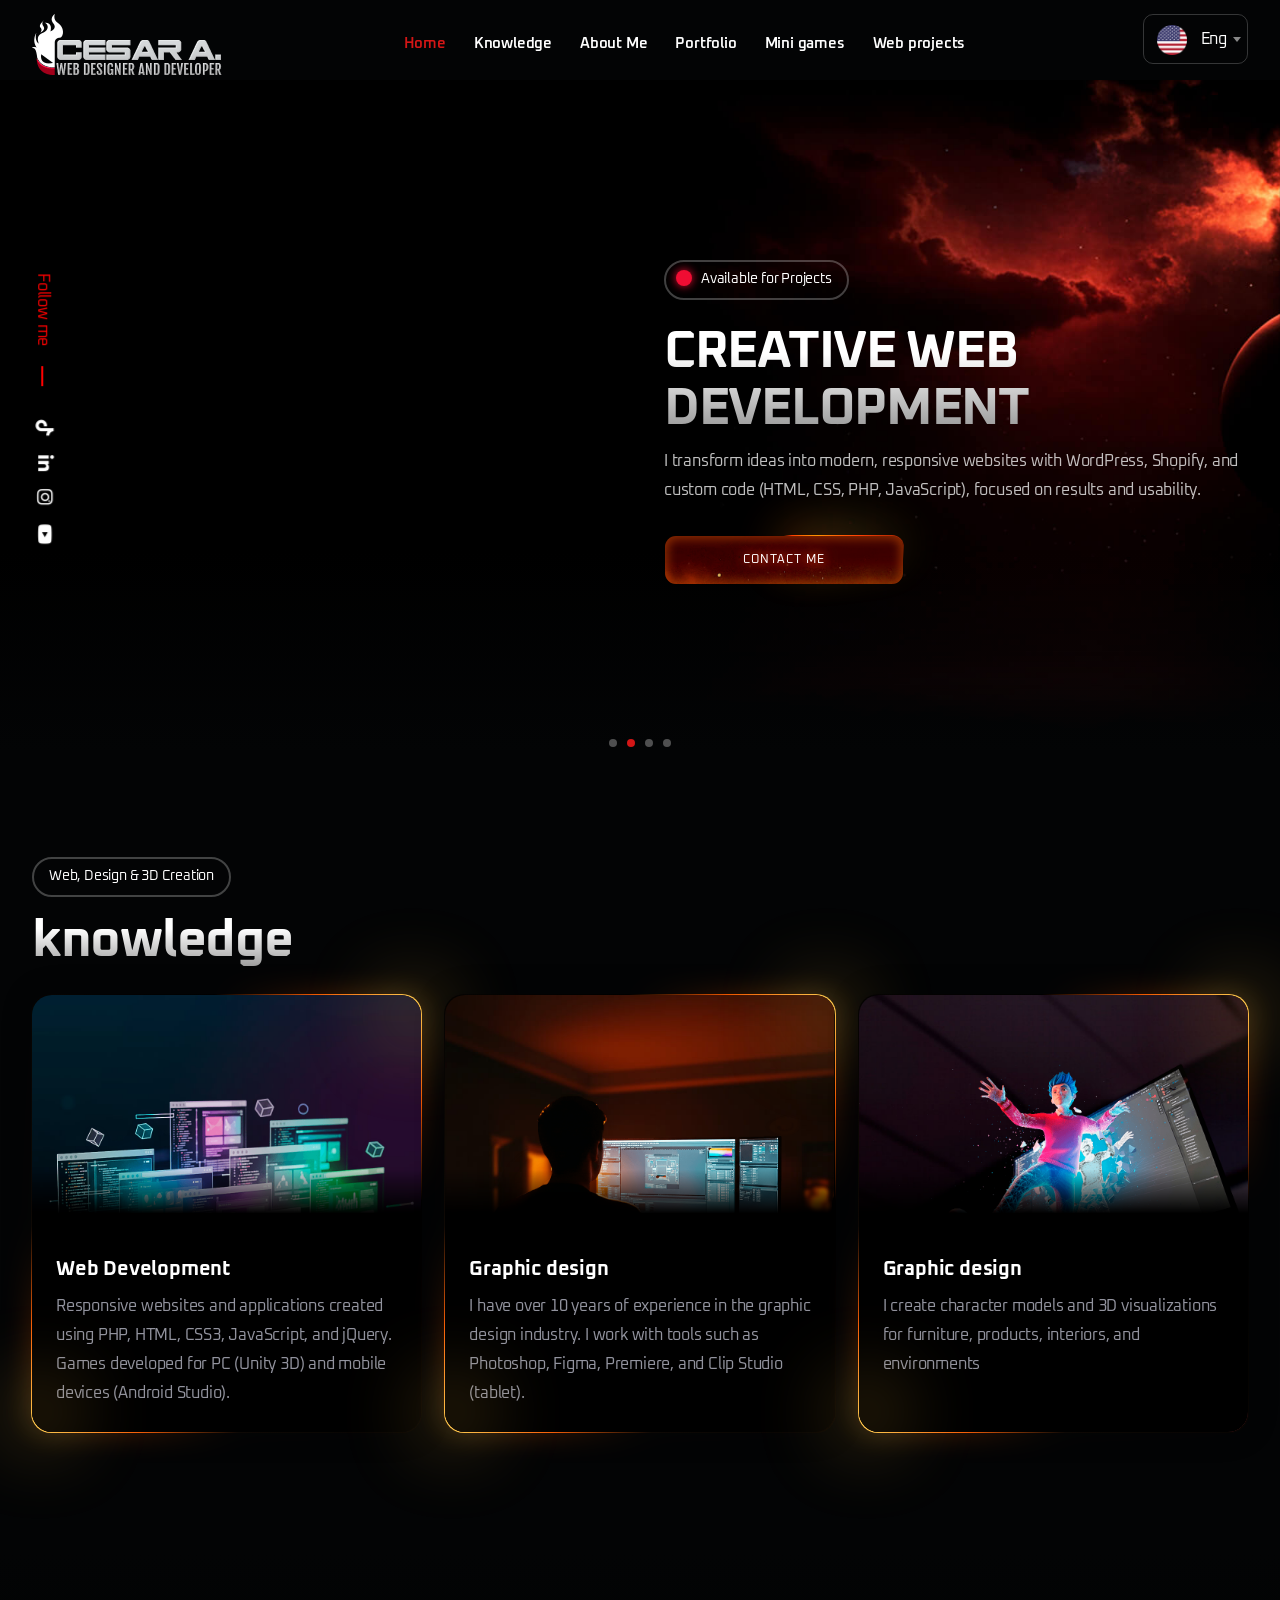
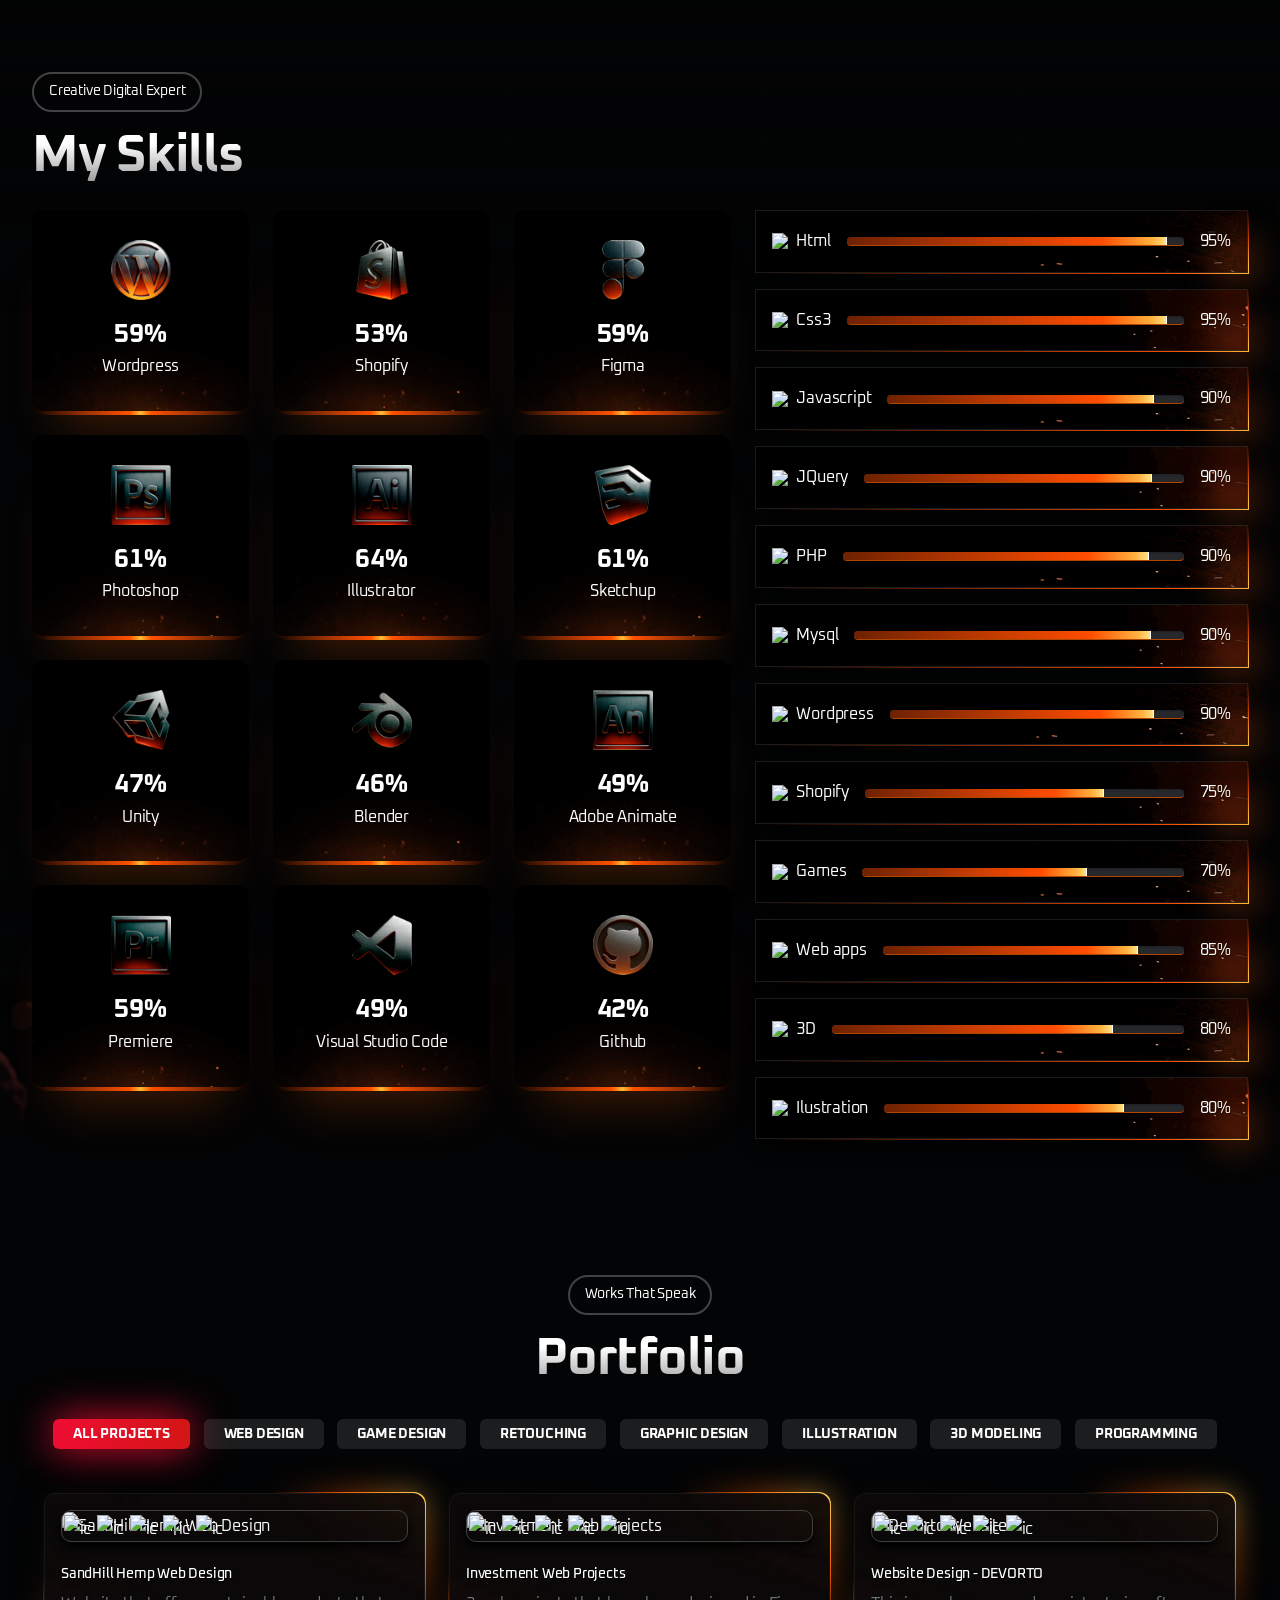
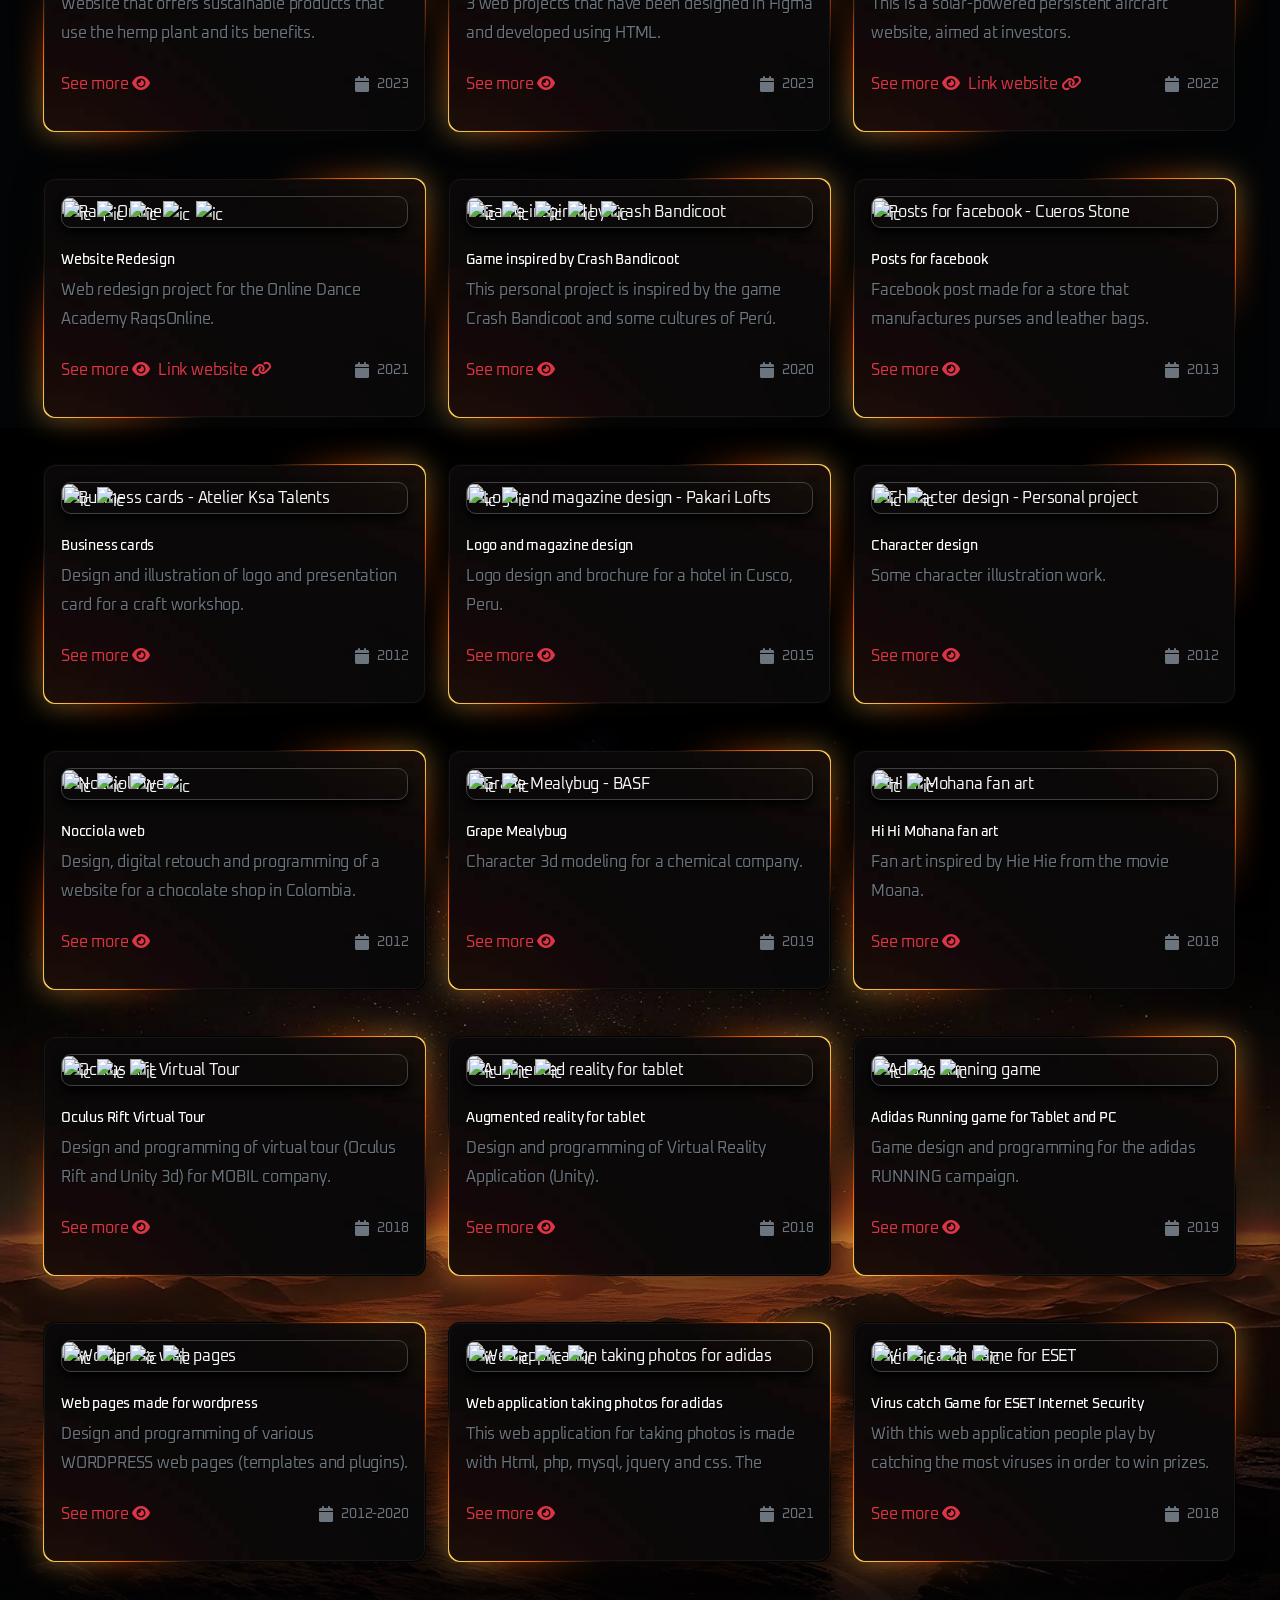
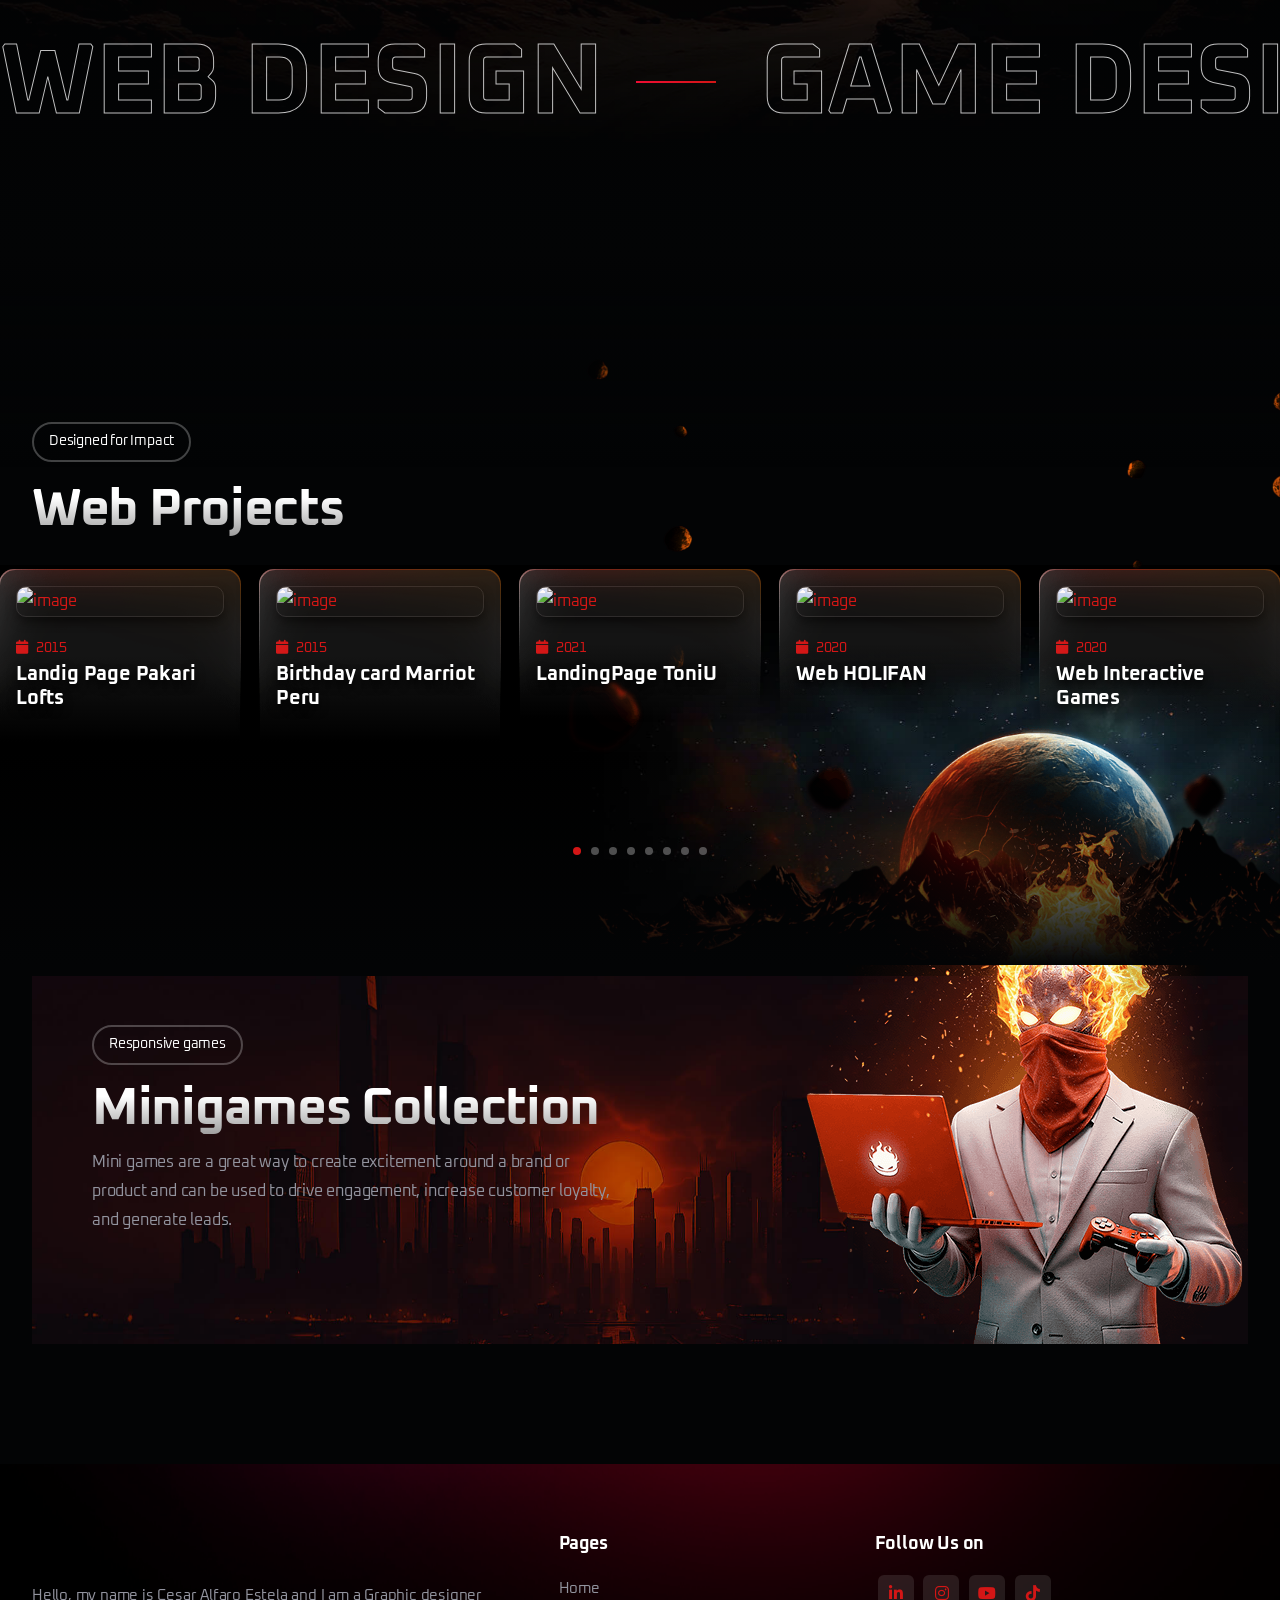
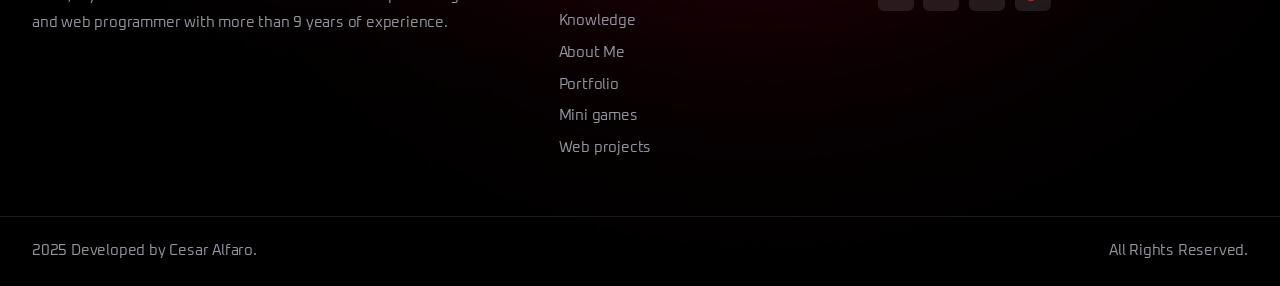
==== commit 8aa804f3: "buttons contact" ====
--- a/index.html
+++ b/index.html
@@ -163,7 +163,7 @@
                                         </div>
 
                                         <div class="spacer-10"></div>
-                                        <button class="fire-button mb-5" type="button">
+                                        <button class="fire-button mb-5" type="button" data-toggle="modal" data-target="#contact-model-large">
                                             <span class="animated-border-box-glow"></span>
                                             <span class="animated-border-box"></span>
                                             <span class="btn-text"> Contact me </span>
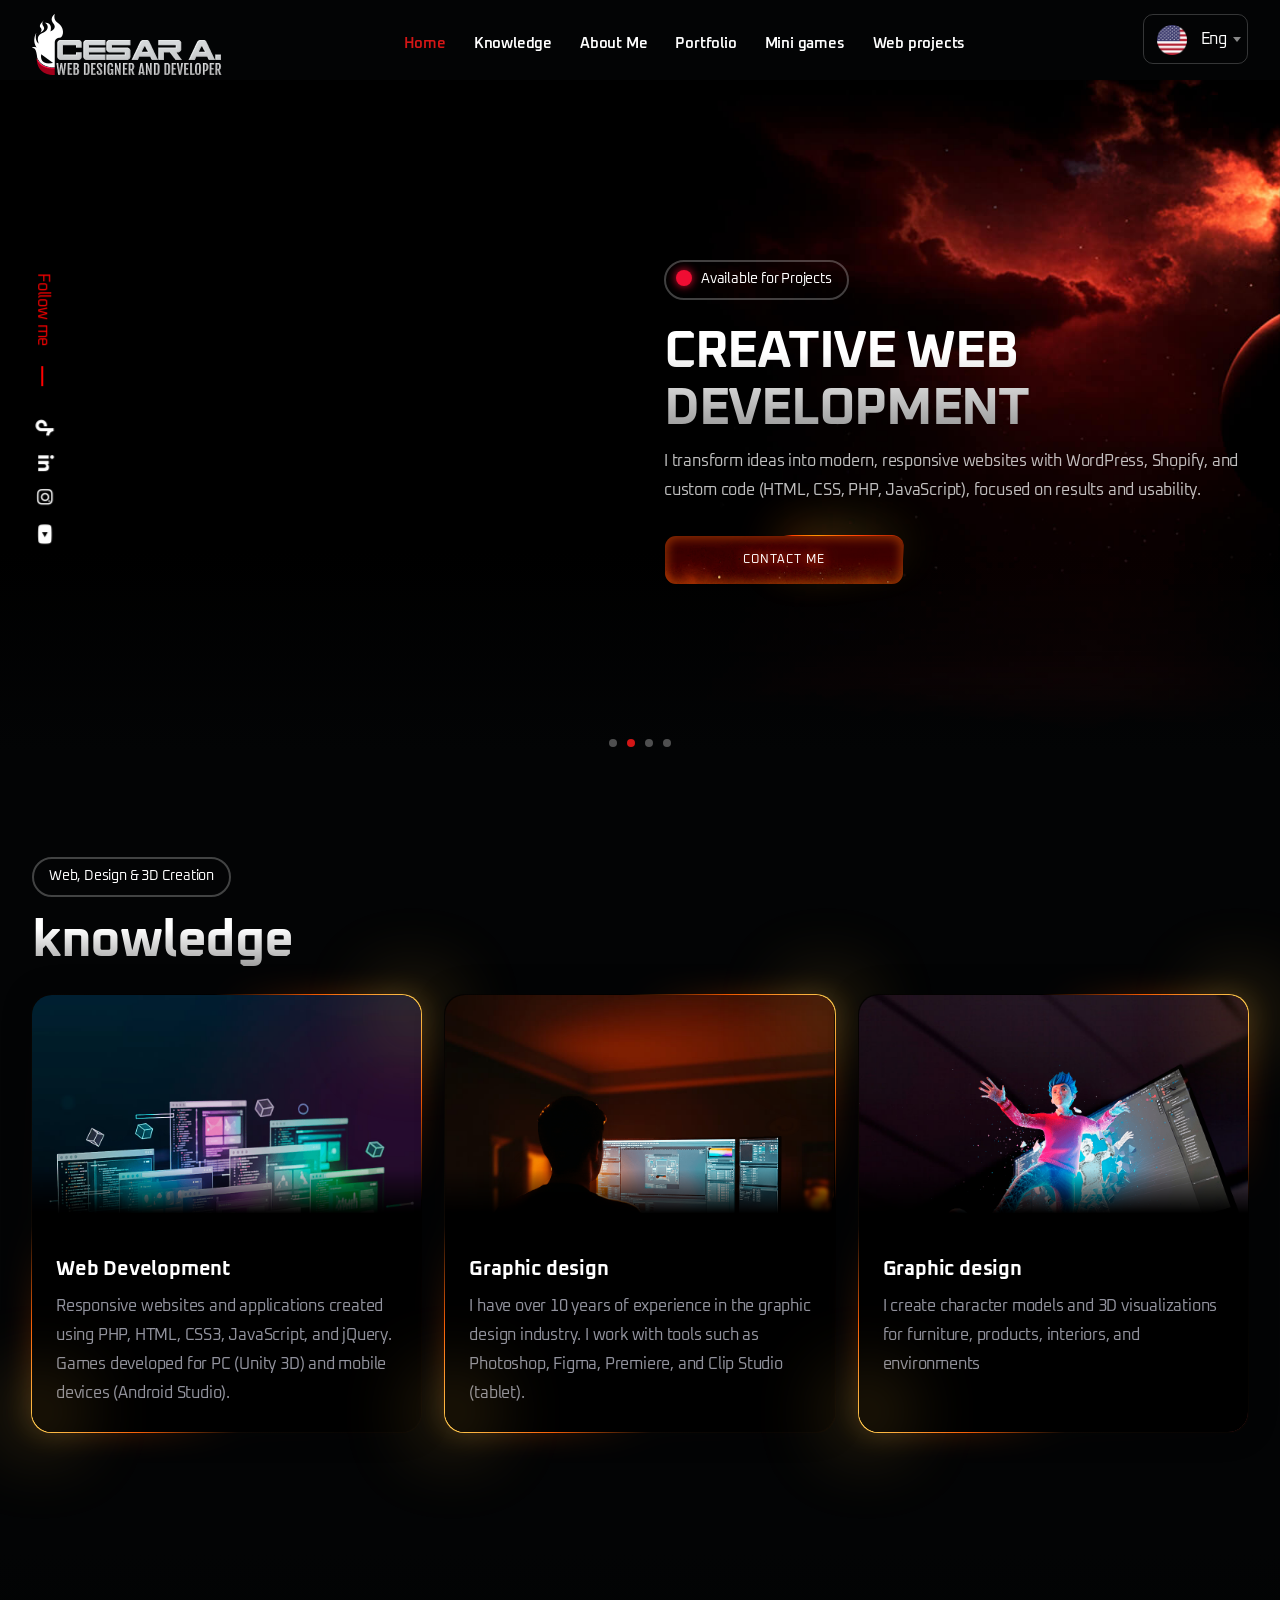
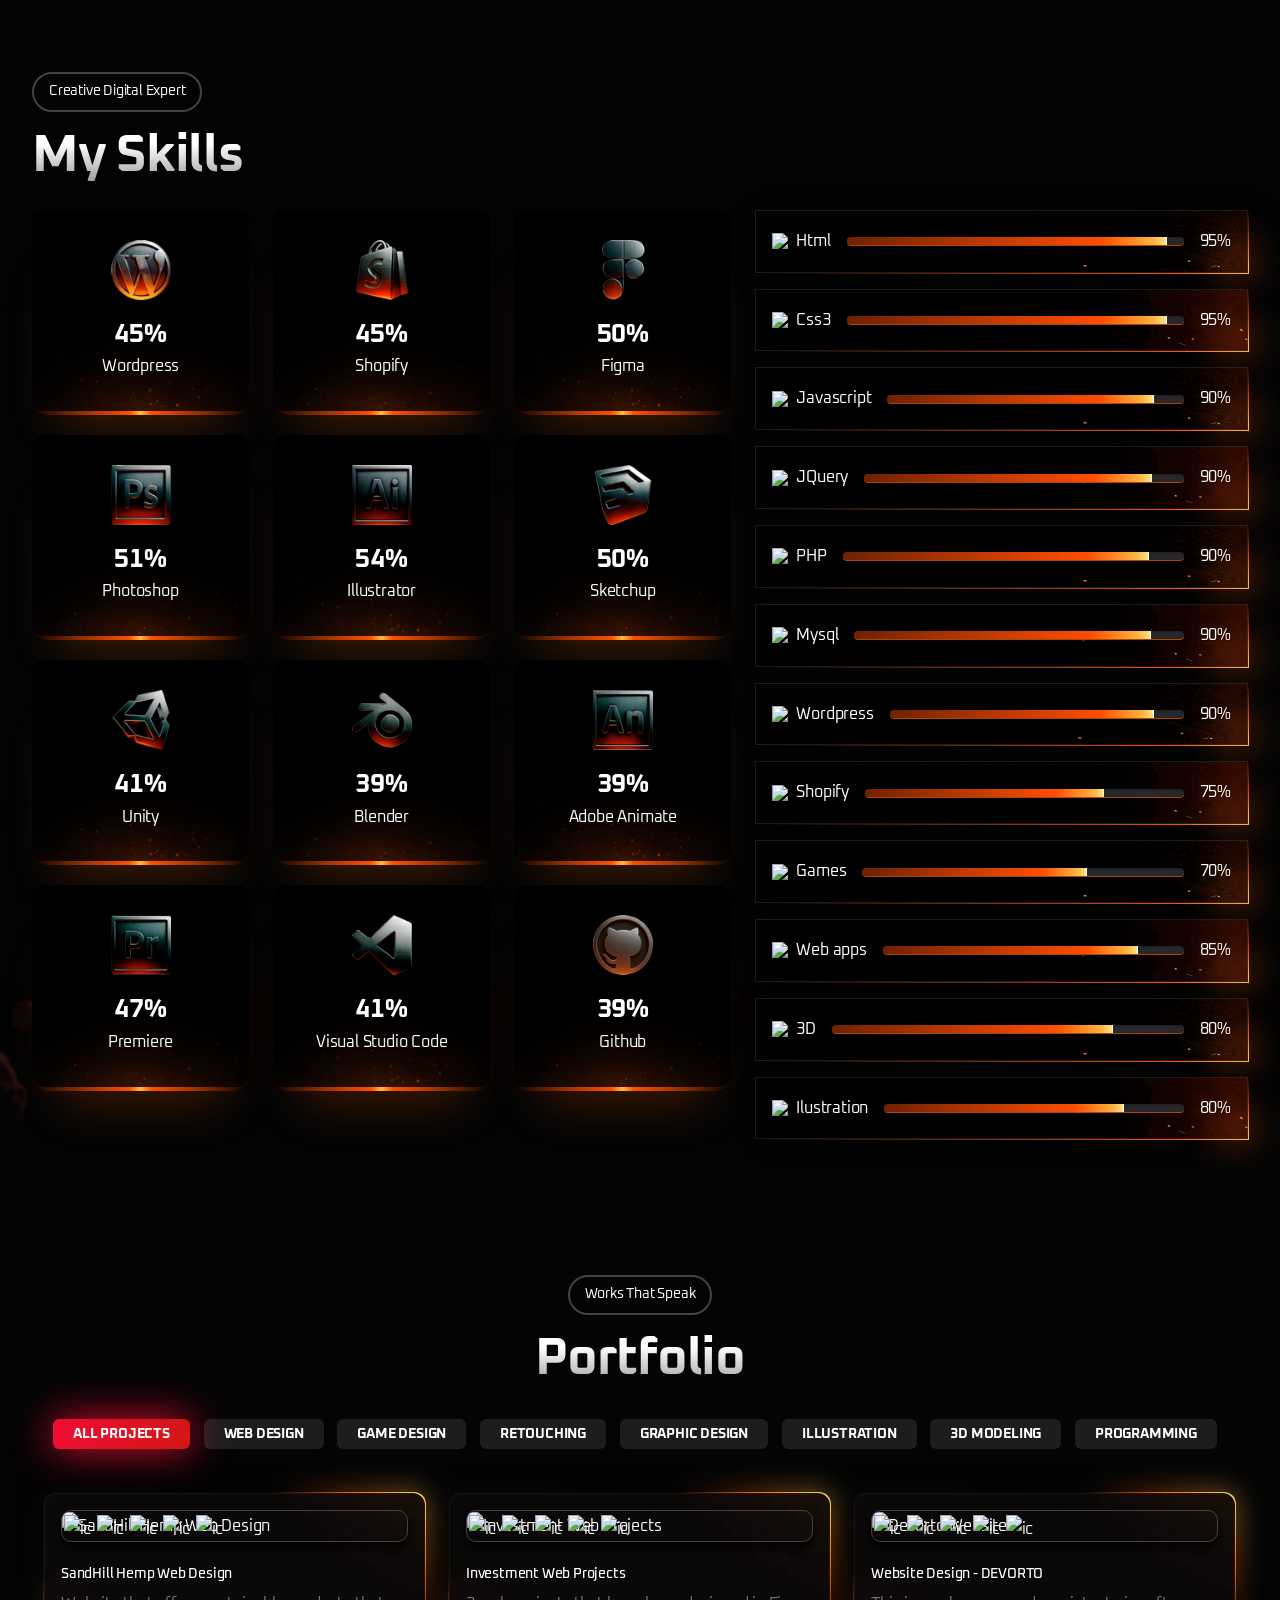
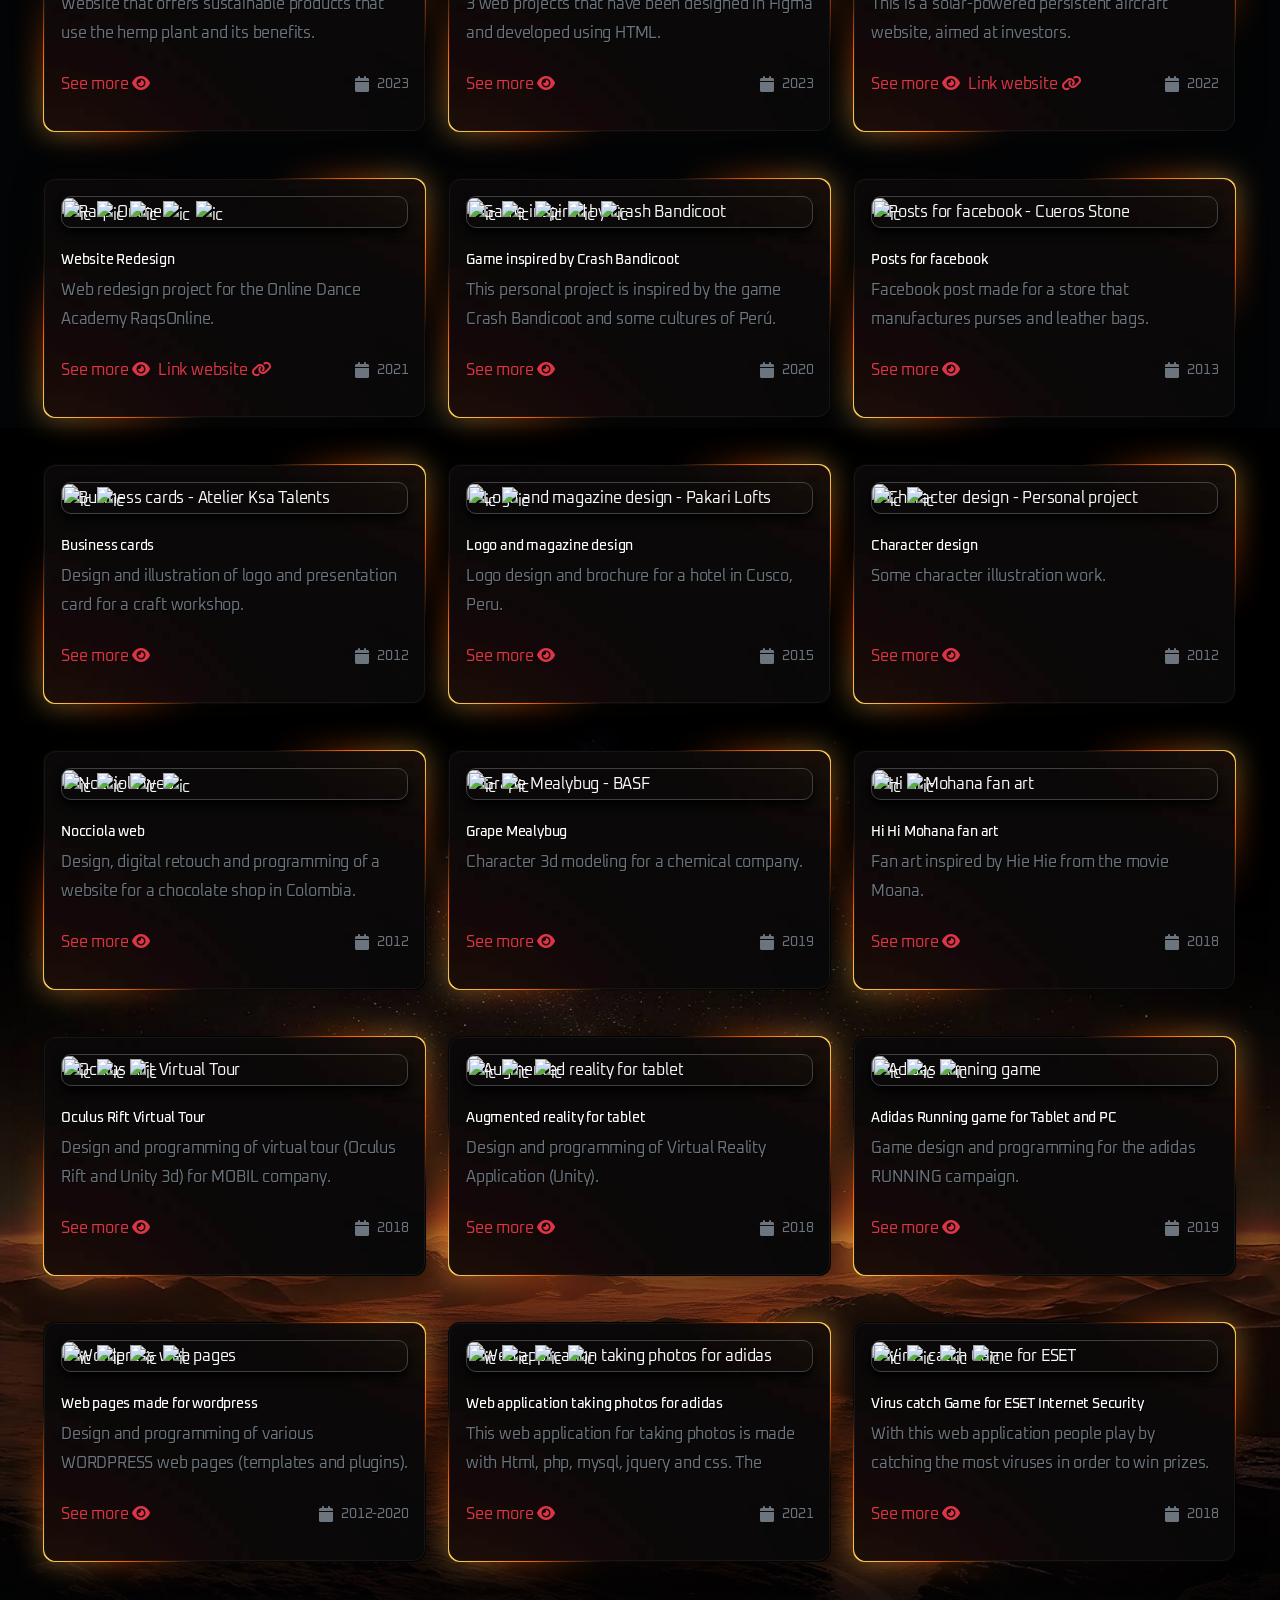
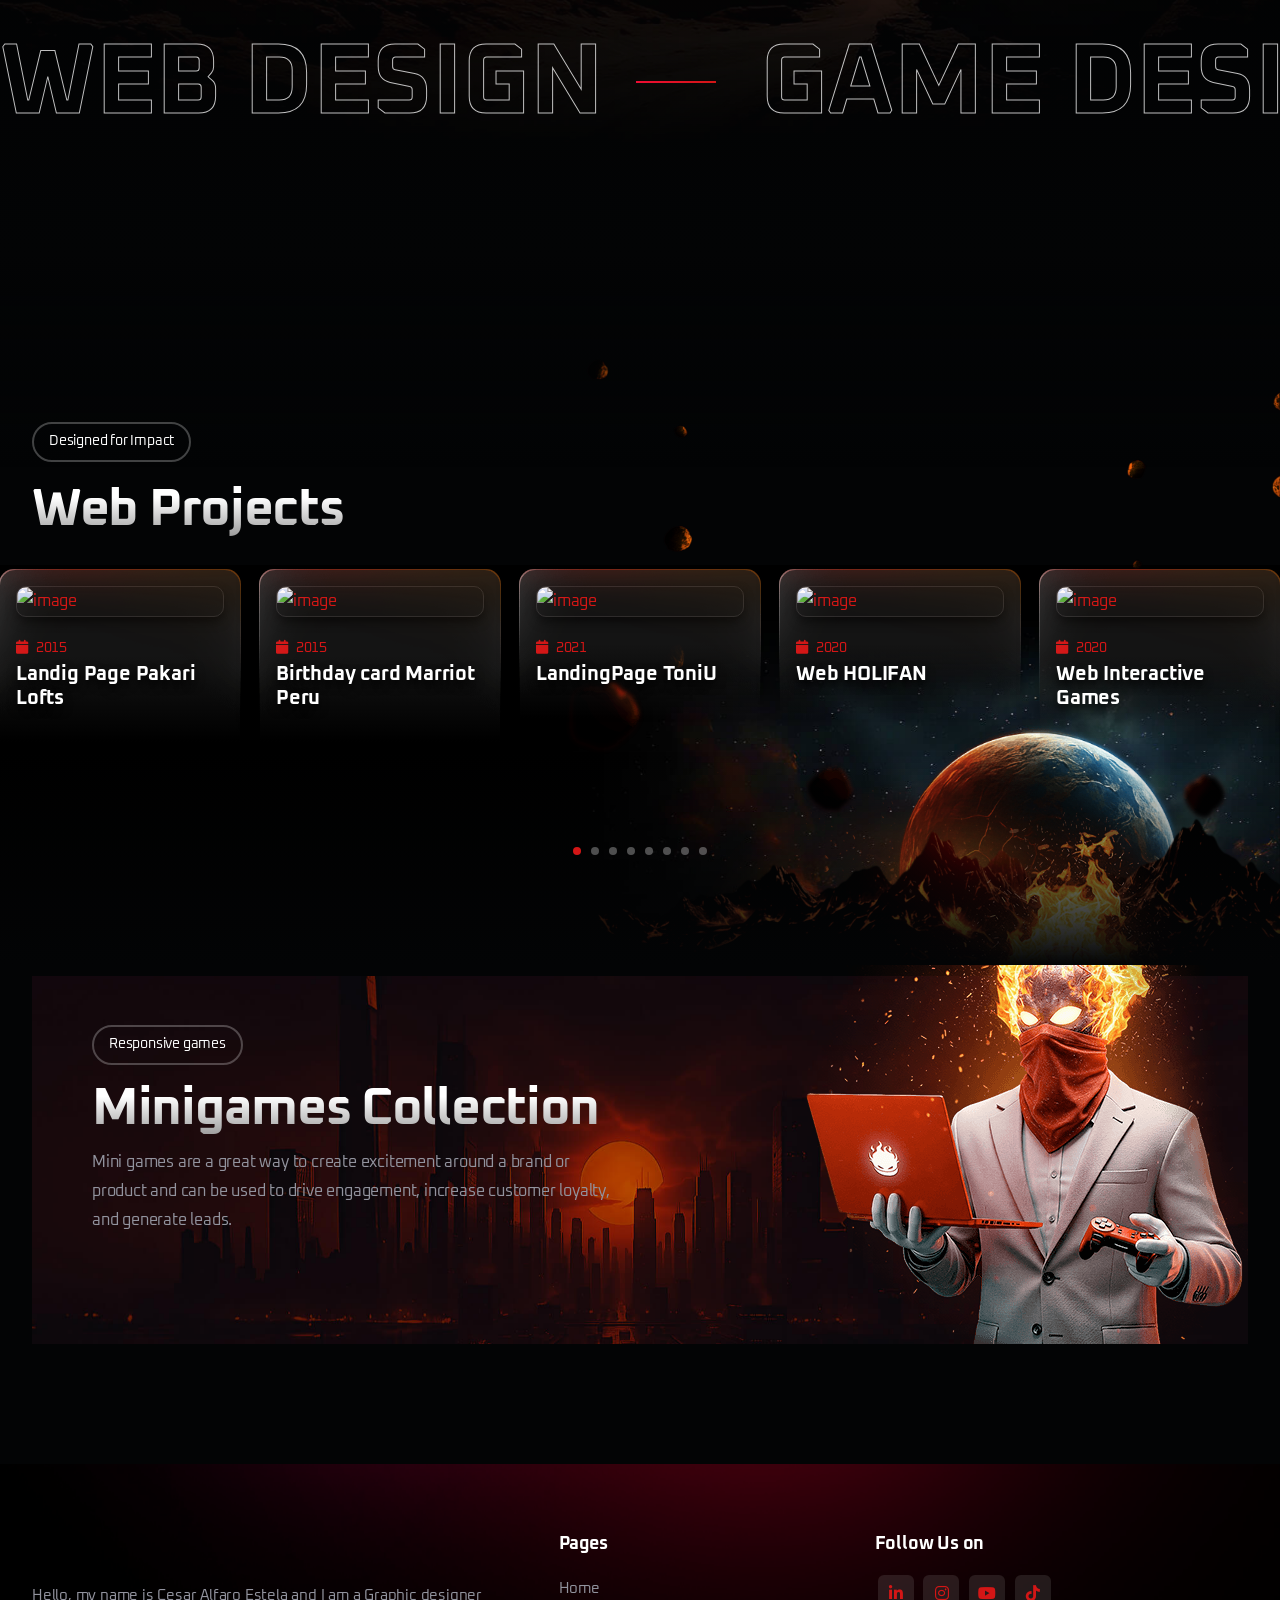
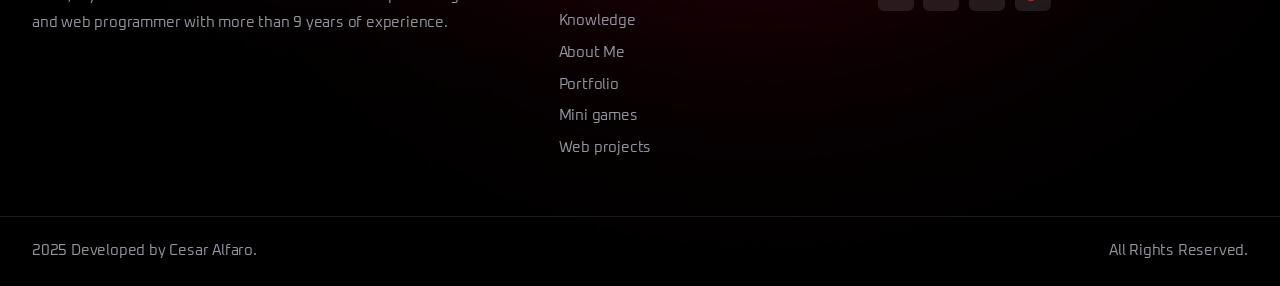
==== commit 365d7f2e: "Corrections" ====
--- a/index.html
+++ b/index.html
@@ -5,44 +5,47 @@
 
     <!-- favicons
     ================================================== -->
-    <link rel="apple-touch-icon" sizes="180x180"
-        href="favicon_io/apple-touch-icon.png">
-    <link rel="icon" type="image/png" sizes="32x32"
-        href="favicon_io/favicon-32x32.png">
-    <link rel="icon" type="image/png" sizes="16x16"
-        href="favicon_io/favicon-16x16.png">
+    <link rel="apple-touch-icon" sizes="180x180" href="favicon_io/apple-touch-icon.png">
+    <link rel="icon" type="image/png" sizes="32x32" href="favicon_io/favicon-32x32.png">
+    <link rel="icon" type="image/png" sizes="16x16" href="favicon_io/favicon-16x16.png">
     <link rel="manifest" href="favicon_io/site.webmanifest">
     <!-- favicons
     ================================================== -->
 
     <title>Cesar Alfaro Web Designer & Developer</title>
-<meta name="title" content="Cesar Alfaro Web Designer & Developer">
-<meta name="description" content="I'm Cesar Alfaro Estela, a Web Designer and Developer with over 10 years of experience creating high-impact digital projects from websites and web apps to immersive AR and VR experiences built with Unity and Oculus.">
-
-<!-- Open Graph / Facebook -->
-<meta property="og:type" content="website">
-<meta property="og:url" content="https://disegraf.github.io/cesar_alfaro/">
-<meta property="og:title" content="Cesar Alfaro Web Designer & Developer">
-<meta property="og:description" content="I'm Cesar Alfaro Estela, a Web Designer and Developer with over 10 years of experience creating high-impact digital projects from websites and web apps to immersive AR and VR experiences built with Unity and Oculus.">
-<meta property="og:image" content="https://disegraf.github.io/cesar_alfaro/images/share.jpg">
-
-<!-- Twitter -->
-<meta property="twitter:card" content="summary_large_image">
-<meta property="twitter:url" content="https://disegraf.github.io/cesar_alfaro/">
-<meta property="twitter:title" content="Cesar Alfaro Web Designer & Developer">
-<meta property="twitter:description" content="I'm Cesar Alfaro Estela, a Web Designer and Developer with over 10 years of experience creating high-impact digital projects from websites and web apps to immersive AR and VR experiences built with Unity and Oculus.">
-<meta property="twitter:image" content="https://disegraf.github.io/cesar_alfaro/images/share.jpg">
-
-<meta content="text/html;charset=utf-8" http-equiv="Content-Type">
-<meta content="width=device-width, initial-scale=1.0" name="viewport">
-<meta content="Cesar Alfaro Front-End Developer & Web Designer specializing in UI/UX design, interactive experiences, AR, and VR projects with Unity." name="description">
-<meta content="web designer, web developer, front-end developer, Unity developer, AR, VR, UI/UX, portfolio, interactive design, oculus, cesar alfaro" name="keywords">
-<meta content="Cesar Alfaro" name="author">
+    <meta name="title" content="Cesar Alfaro Web Designer & Developer">
+    <meta name="description"
+        content="I'm Cesar Alfaro Estela, a Web Designer and Developer with over 10 years of experience creating high-impact digital projects from websites and web apps to immersive AR and VR experiences built with Unity and Oculus.">
+
+    <!-- Open Graph / Facebook -->
+    <meta property="og:type" content="website">
+    <meta property="og:url" content="https://disegraf.github.io/cesar_alfaro/">
+    <meta property="og:title" content="Cesar Alfaro Web Designer & Developer">
+    <meta property="og:description"
+        content="I'm Cesar Alfaro Estela, a Web Designer and Developer with over 10 years of experience creating high-impact digital projects from websites and web apps to immersive AR and VR experiences built with Unity and Oculus.">
+    <meta property="og:image" content="https://disegraf.github.io/cesar_alfaro/images/share.jpg">
+
+    <!-- Twitter -->
+    <meta property="twitter:card" content="summary_large_image">
+    <meta property="twitter:url" content="https://disegraf.github.io/cesar_alfaro/">
+    <meta property="twitter:title" content="Cesar Alfaro Web Designer & Developer">
+    <meta property="twitter:description"
+        content="I'm Cesar Alfaro Estela, a Web Designer and Developer with over 10 years of experience creating high-impact digital projects from websites and web apps to immersive AR and VR experiences built with Unity and Oculus.">
+    <meta property="twitter:image" content="https://disegraf.github.io/cesar_alfaro/images/share.jpg">
+
+    <meta content="text/html;charset=utf-8" http-equiv="Content-Type">
+    <meta content="width=device-width, initial-scale=1.0" name="viewport">
+    <meta
+        content="Cesar Alfaro Front-End Developer & Web Designer specializing in UI/UX design, interactive experiences, AR, and VR projects with Unity."
+        name="description">
+    <meta
+        content="web designer, web developer, front-end developer, Unity developer, AR, VR, UI/UX, portfolio, interactive design, oculus, cesar alfaro"
+        name="keywords">
+    <meta content="Cesar Alfaro" name="author">
 
     <!-- CSS Files
     ================================================== -->
-    <link href="css/bootstrap.min.css" rel="stylesheet" type="text/css"
-        id="bootstrap">
+    <link href="css/bootstrap.min.css" rel="stylesheet" type="text/css" id="bootstrap">
     <link href="css/plugins.css" rel="stylesheet" type="text/css">
     <link href="css/swiper.css" rel="stylesheet" type="text/css">
     <link href="css/style.css" rel="stylesheet" type="text/css">
@@ -97,13 +100,14 @@
                                 </ul>
                             </div>
                             <div class="de-flex-col">
-                                <select name="lang" id="lang" class="server_location" class="form-control" onchange="this.options[this.selectedIndex].value && (window.location = this.options[this.selectedIndex].value);">
-                                      <option  value="index.html" data-src="images/flags/usa.png" selected>
+                                <select name="lang" id="lang" class="server_location" class="form-control"
+                                    onchange="this.options[this.selectedIndex].value && (window.location = this.options[this.selectedIndex].value);">
+                                    <option value="index.html" data-src="images/flags/usa.png" selected>
                                         Eng
-                                      </option>
-                                      <option value="index-es.html" data-src="images/flags/esp.png">
+                                    </option>
+                                    <option value="index-es.html" data-src="images/flags/esp.png">
                                         Esp
-                                      </option>                                      
+                                    </option>
                                 </select>
 
                             </div>
@@ -114,7 +118,7 @@
         </header>
 
 
-      
+
         <!-- header close -->
         <!-- content begin -->
         <div class="no-bottom no-top" id="content">
@@ -154,7 +158,8 @@
 
                                     <div class="col-lg-6 mb-sm-30">
                                         <div class="subtitle blink mb-4">Available for Projects</div>
-                                        <h2 class="slider-title text-uppercase mb-1" data-lag="home_title1">I'm Cesar Alfaro</h2>
+                                        <h2 class="slider-title text-uppercase mb-1" data-lag="home_title1">I'm Cesar
+                                            Alfaro</h2>
                                         <h3>Web designer and Developer</h3>
                                         <p class="slider-text">Hello, my name is Cesar Alfaro Estela and I am a graphic
                                             designer and web developer with more than 10 years of experience.</p>
@@ -163,11 +168,13 @@
                                         </div>
 
                                         <div class="spacer-10"></div>
-                                        <button class="fire-button mb-5" type="button" data-toggle="modal" data-target="#contact-model-large">
-                                            <span class="animated-border-box-glow"></span>
-                                            <span class="animated-border-box"></span>
-                                            <span class="btn-text"> Contact me </span>
-                                        </button>
+                                         <button class="fire-button mb-5" type="button"
+        data-bs-toggle="modal"
+        data-bs-target="#contact-model-large">
+    <span class="animated-border-box-glow"></span>
+    <span class="animated-border-box"></span>
+    <span class="btn-text">Contact me</span>
+</button>
                                     </div>
                                 </div>
                             </div>
@@ -189,11 +196,13 @@
                                         </div>
 
                                         <div class="spacer-10"></div>
-                                        <button class="fire-button mb-5" type="button" data-toggle="modal" data-target="#contact-model-large">
-                                            <span class="animated-border-box-glow"></span>
-                                            <span class="animated-border-box"></span>
-                                            <span class="btn-text"> Contact me </span>
-                                        </button>
+                                         <button class="fire-button mb-5" type="button"
+        data-bs-toggle="modal"
+        data-bs-target="#contact-model-large">
+    <span class="animated-border-box-glow"></span>
+    <span class="animated-border-box"></span>
+    <span class="btn-text">Contact me</span>
+</button>
                                     </div>
                                 </div>
                             </div>
@@ -215,11 +224,13 @@
                                         </div>
 
                                         <div class="spacer-10"></div>
-                                        <button class="fire-button mb-5" type="button" data-toggle="modal" data-target="#contact-model-large">
-                                            <span class="animated-border-box-glow"></span>
-                                            <span class="animated-border-box"></span>
-                                            <span class="btn-text"> Contact me </span>
-                                        </button>
+                                         <button class="fire-button mb-5" type="button"
+        data-bs-toggle="modal"
+        data-bs-target="#contact-model-large">
+    <span class="animated-border-box-glow"></span>
+    <span class="animated-border-box"></span>
+    <span class="btn-text">Contact me</span>
+</button>
                                     </div>
                                 </div>
                             </div>
@@ -240,11 +251,13 @@
                                         </div>
 
                                         <div class="spacer-10"></div>
-                                        <button class="fire-button mb-5" type="button" data-toggle="modal" data-target="#contact-model-large">
-                                            <span class="animated-border-box-glow"></span>
-                                            <span class="animated-border-box"></span>
-                                            <span class="btn-text"> Contact me </span>
-                                        </button>
+                                         <button class="fire-button mb-5" type="button"
+        data-bs-toggle="modal"
+        data-bs-target="#contact-model-large">
+    <span class="animated-border-box-glow"></span>
+    <span class="animated-border-box"></span>
+    <span class="btn-text">Contact me</span>
+</button>
                                     </div>
                                 </div>
                             </div>
@@ -299,7 +312,9 @@
                                     data-jarallax-element="-30">
                                 <div class="px-4 pt-1 pb-4 custom-text-content">
                                     <h4>Graphic design</h4>
-                                    <p class="mb-0">I have over 10 years of experience in the graphic design industry. I work with tools such as Photoshop, Figma, Premiere, and Clip Studio (tablet).</p>
+                                    <p class="mb-0">I have over 10 years of experience in the graphic design industry. I
+                                        work with tools such as Photoshop, Figma, Premiere, and Clip Studio (tablet).
+                                    </p>
                                 </div>
                             </div>
                         </div>
@@ -318,7 +333,8 @@
                                     data-jarallax-element="-30">
                                 <div class="px-4 pt-1 pb-4 custom-text-content">
                                     <h4>Graphic design</h4>
-                                    <p class="mb-0">I create character models and 3D visualizations for furniture, products, interiors, and environments</p>
+                                    <p class="mb-0">I create character models and 3D visualizations for furniture,
+                                        products, interiors, and environments</p>
                                 </div>
                             </div>
                         </div>
@@ -453,8 +469,7 @@
                                             class="mb-3">
                                         <h3 class="percent mb-0 pb-0 text-fire-effect
                                         
-                                        " data-percent="75"
-                                            data-speed="1000">75%</h3>
+                                        " data-percent="75" data-speed="1000">75%</h3>
                                         <div class="d-sub-price text-white">Visual Studio Code</div>
                                     </div>
                                 </div>
@@ -1617,10 +1632,14 @@
                         <div class="widget">
                             <h5>Follow Us on</h5>
                             <div class="social-icons">
-                                <a href="https://www.linkedin.com/in/cesar-alfaro-a2465a14a/"><i class="fa-brands fa-linkedin-in"></i></a>
-                                <a href="https://www.instagram.com/disegraf86/"><i class="fa-brands fa-instagram"></i></a>
-                                <a href="https://www.youtube.com/channel/UCflFFQ3roEryjBV-Iv7vw9w"><i class="fa-brands fa-youtube"></i></a>
-                                <a href="https://www.tiktok.com/@cesaralfaro2?lang=en"><i class="fa-brands fa-tiktok"></i></a>
+                                <a href="https://www.linkedin.com/in/cesar-alfaro-a2465a14a/"><i
+                                        class="fa-brands fa-linkedin-in"></i></a>
+                                <a href="https://www.instagram.com/disegraf86/"><i
+                                        class="fa-brands fa-instagram"></i></a>
+                                <a href="https://www.youtube.com/channel/UCflFFQ3roEryjBV-Iv7vw9w"><i
+                                        class="fa-brands fa-youtube"></i></a>
+                                <a href="https://www.tiktok.com/@cesaralfaro2?lang=en"><i
+                                        class="fa-brands fa-tiktok"></i></a>
                             </div>
                         </div>
                     </div>
@@ -1642,29 +1661,34 @@
         <!-- footer close -->
     </div>
 
-    <div class="modal fade" id="contact-model-large" tabindex="-1" role="dialog" aria-hidden="true">
-        <div class="modal-dialog modal-dialog-centered modal-lg" role="document">
-            <div class="modal-content">
-    
-                <div class="modal-header text-end modal-header text-right d-block">
-                    <button type="button" class="btn btn-danger btn-sm" data-dismiss="modal" aria-label="Close">
-                        Cerrar
-                    </button>
-                </div>
-                <div class="modal-body" style="min-height: 80vh; position: relative; padding: 0;">
-                    <iframe
-                        src="https://docs.google.com/forms/d/e/1FAIpQLSeMO6cZtGyLq-tmhTGtrHrL6NOPaKxjPz8u5XJvN5T3F-ewcw/viewform?embedded=true&hl=en"
-                        width="100%" frameborder="0" marginheight="0" marginwidth="0"
-                        style="height: 80vh;">Cargando…</iframe>
-                </div>
-    
+    <!-- Modal -->
+<div class="modal fade" id="contact-model-large" tabindex="-1" aria-hidden="true">
+    <div class="modal-dialog modal-dialog-centered modal-lg">
+        <div class="modal-content">
+
+            <div class="modal-header d-block text-end">
+                <button type="button" class="btn btn-danger btn-sm"
+                        data-bs-dismiss="modal" aria-label="Close">
+                    Cerrar
+                </button>
             </div>
+
+            <div class="modal-body" style="min-height: 80vh; position: relative; padding: 0;">
+                <iframe
+                    src="https://docs.google.com/forms/d/e/1FAIpQLSeMO6cZtGyLq-tmhTGtrHrL6NOPaKxjPz8u5XJvN5T3F-ewcw/viewform?embedded=true&hl=en"
+                    width="100%" frameborder="0" marginheight="0" marginwidth="0"
+                    style="height: 80vh;">Cargando…
+                </iframe>
+            </div>
+
         </div>
     </div>
+</div>
 
 
     <div id="buy-now" class="show-on-scroll">
-        <a class="btn-buy" href="https://cesarwebdeveloper.com/" > Live projects <i class="fa-regular fa-rectangle-list ms-1"></i>
+        <a class="btn-buy" href="https://cesarwebdeveloper.com/"> Live projects <i
+                class="fa-regular fa-rectangle-list ms-1"></i>
     </div>
     <!-- Javascript Files
     ================================================== -->
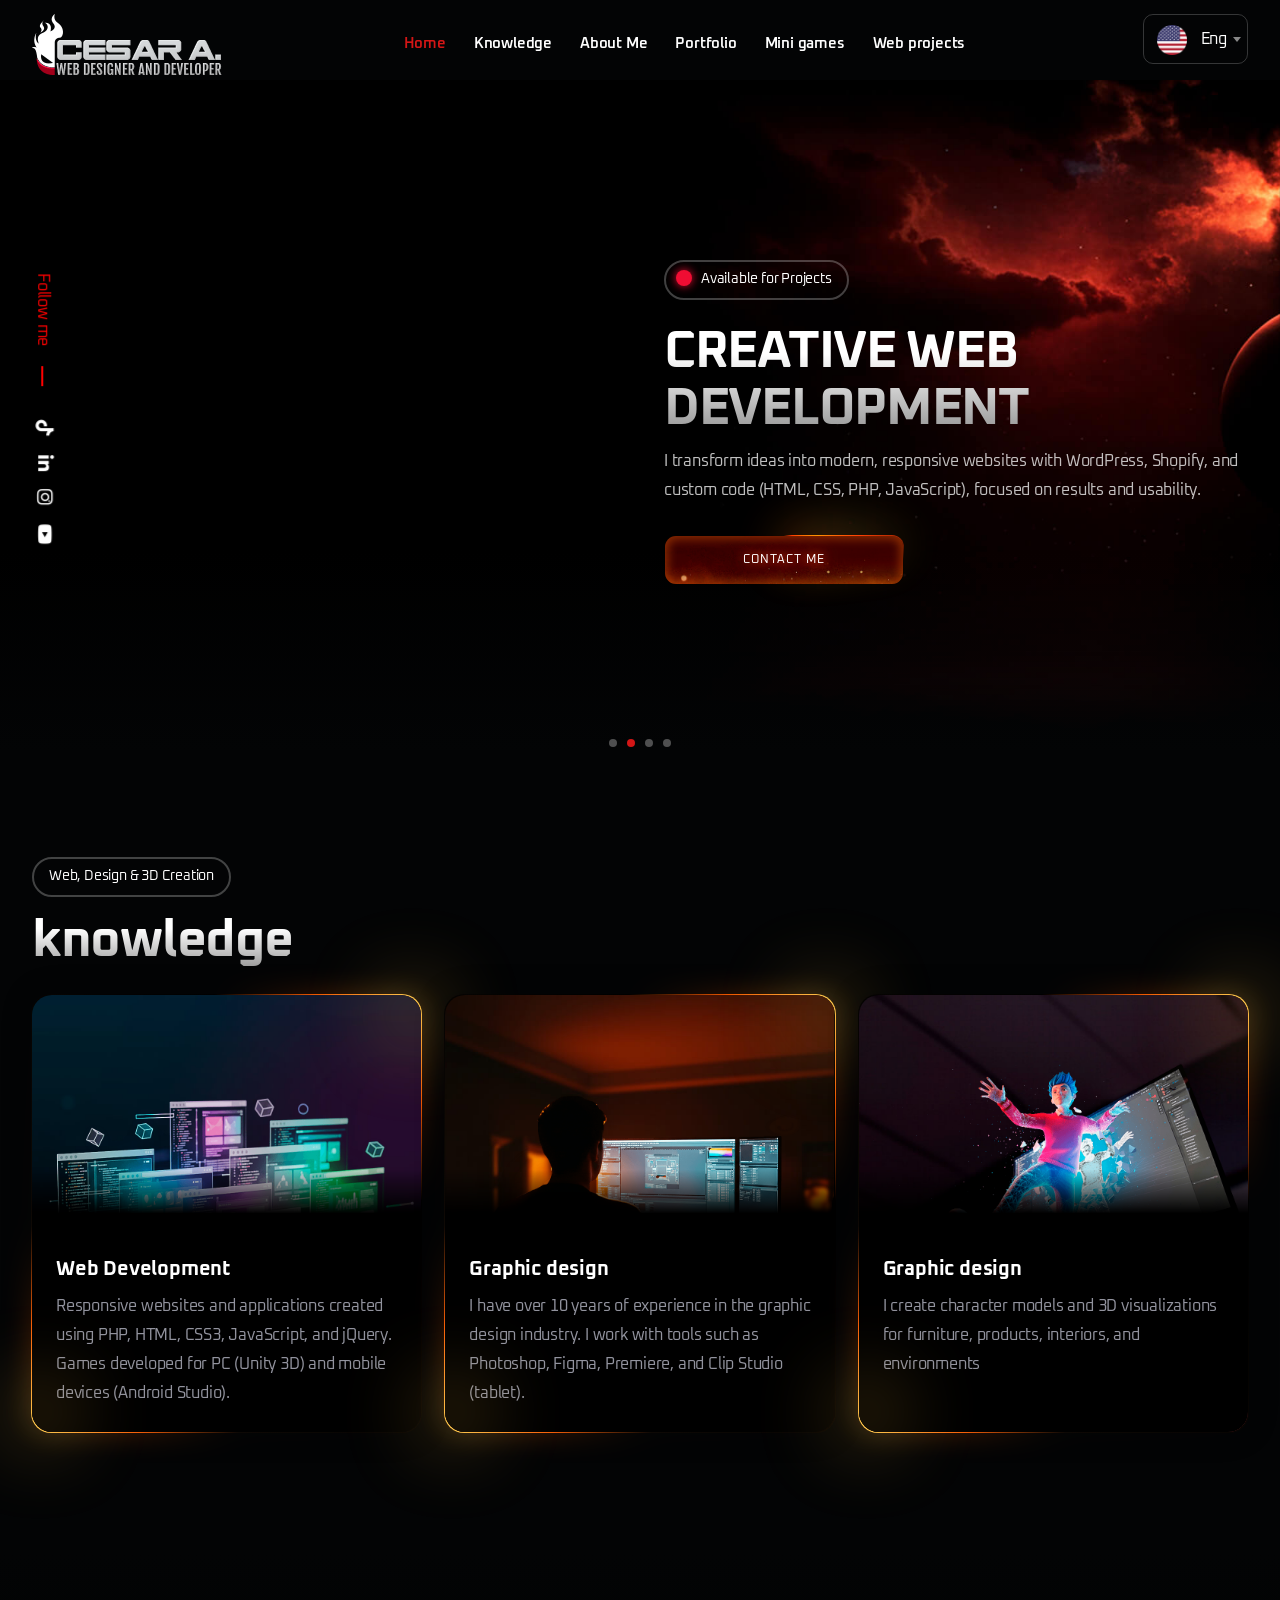
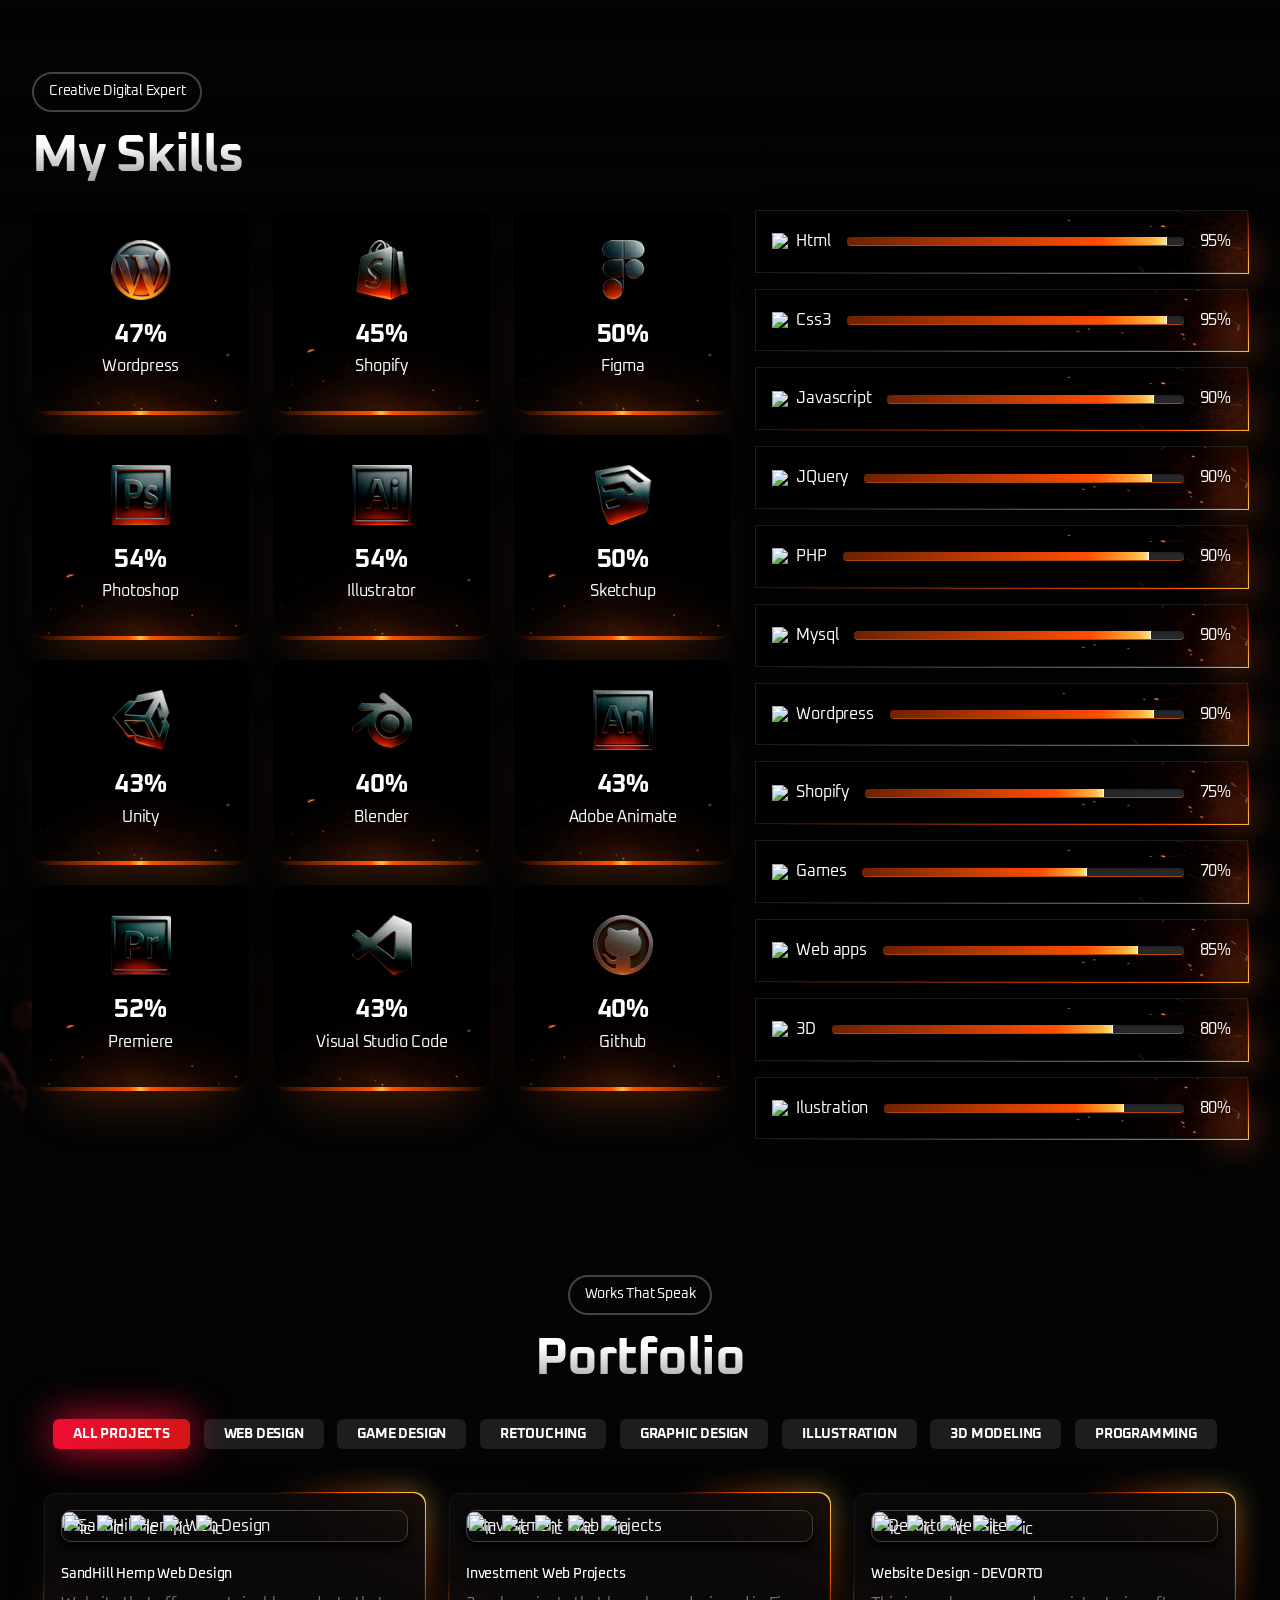
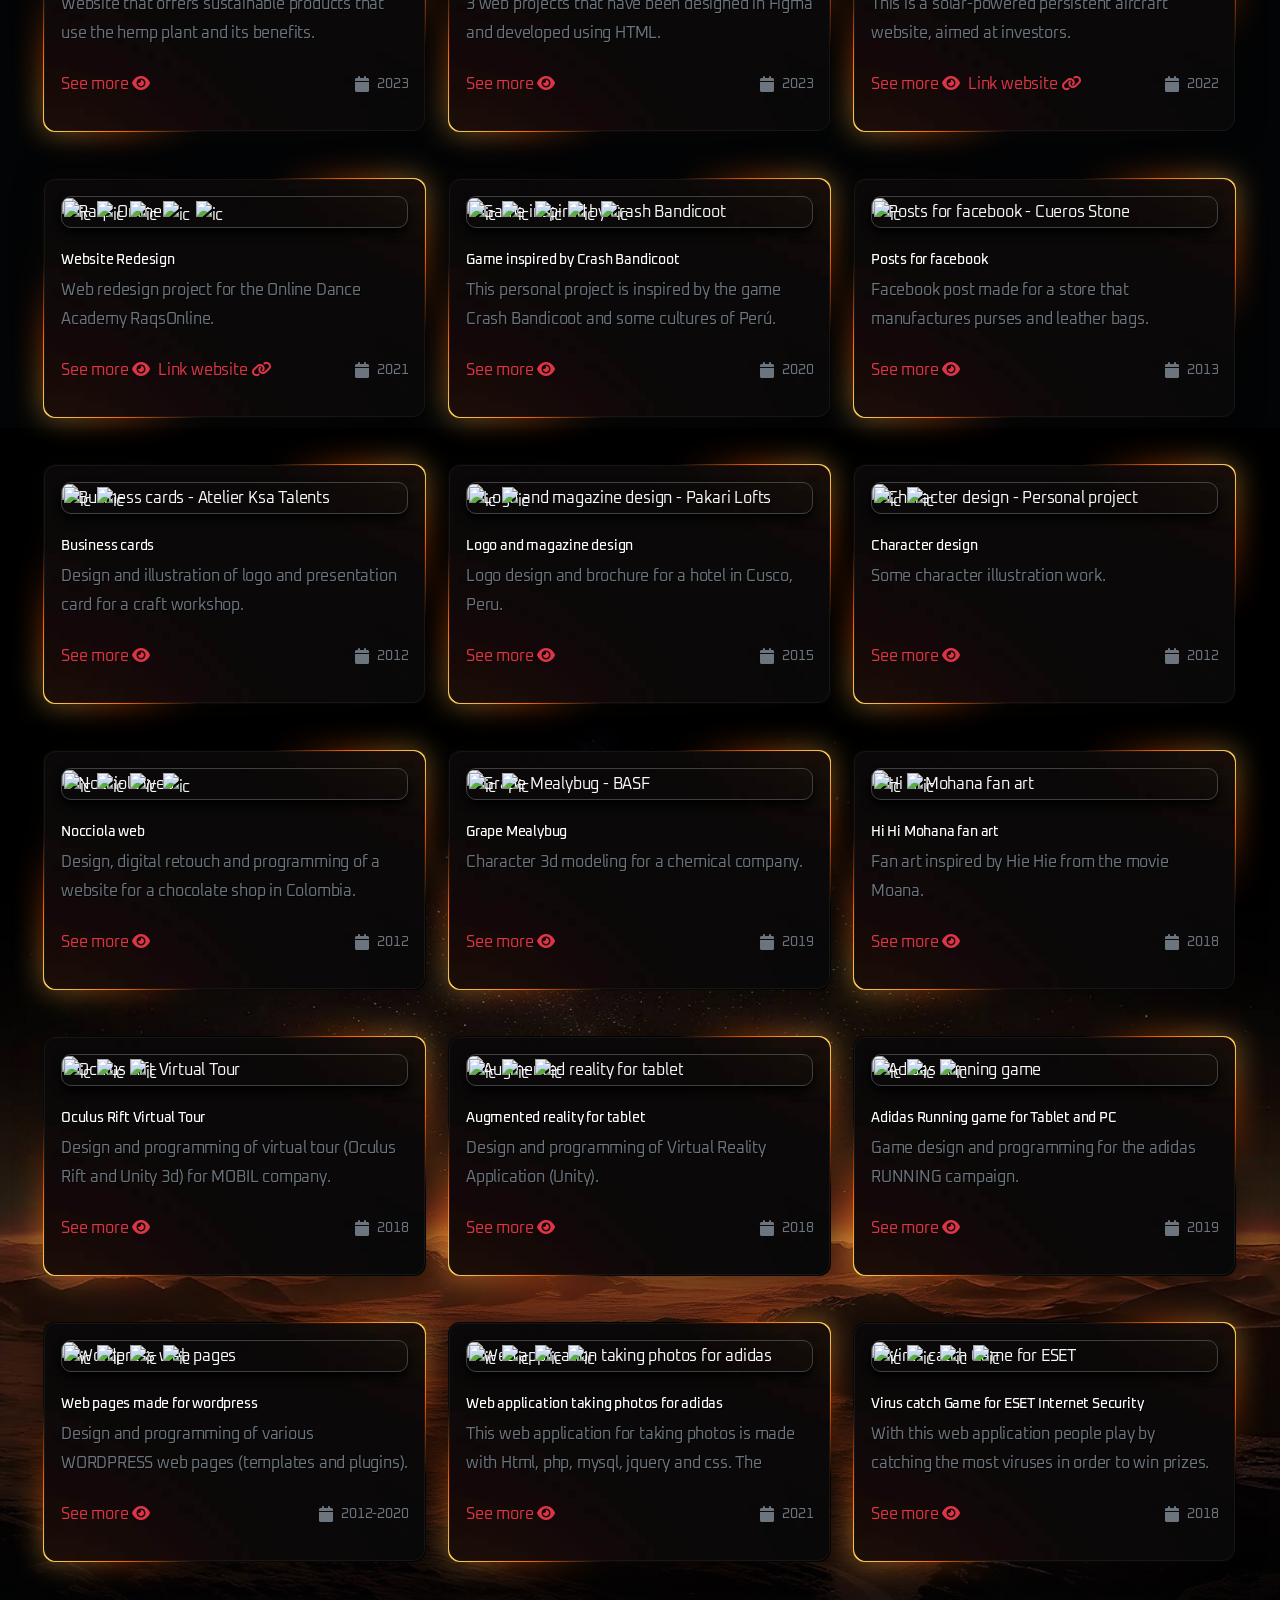
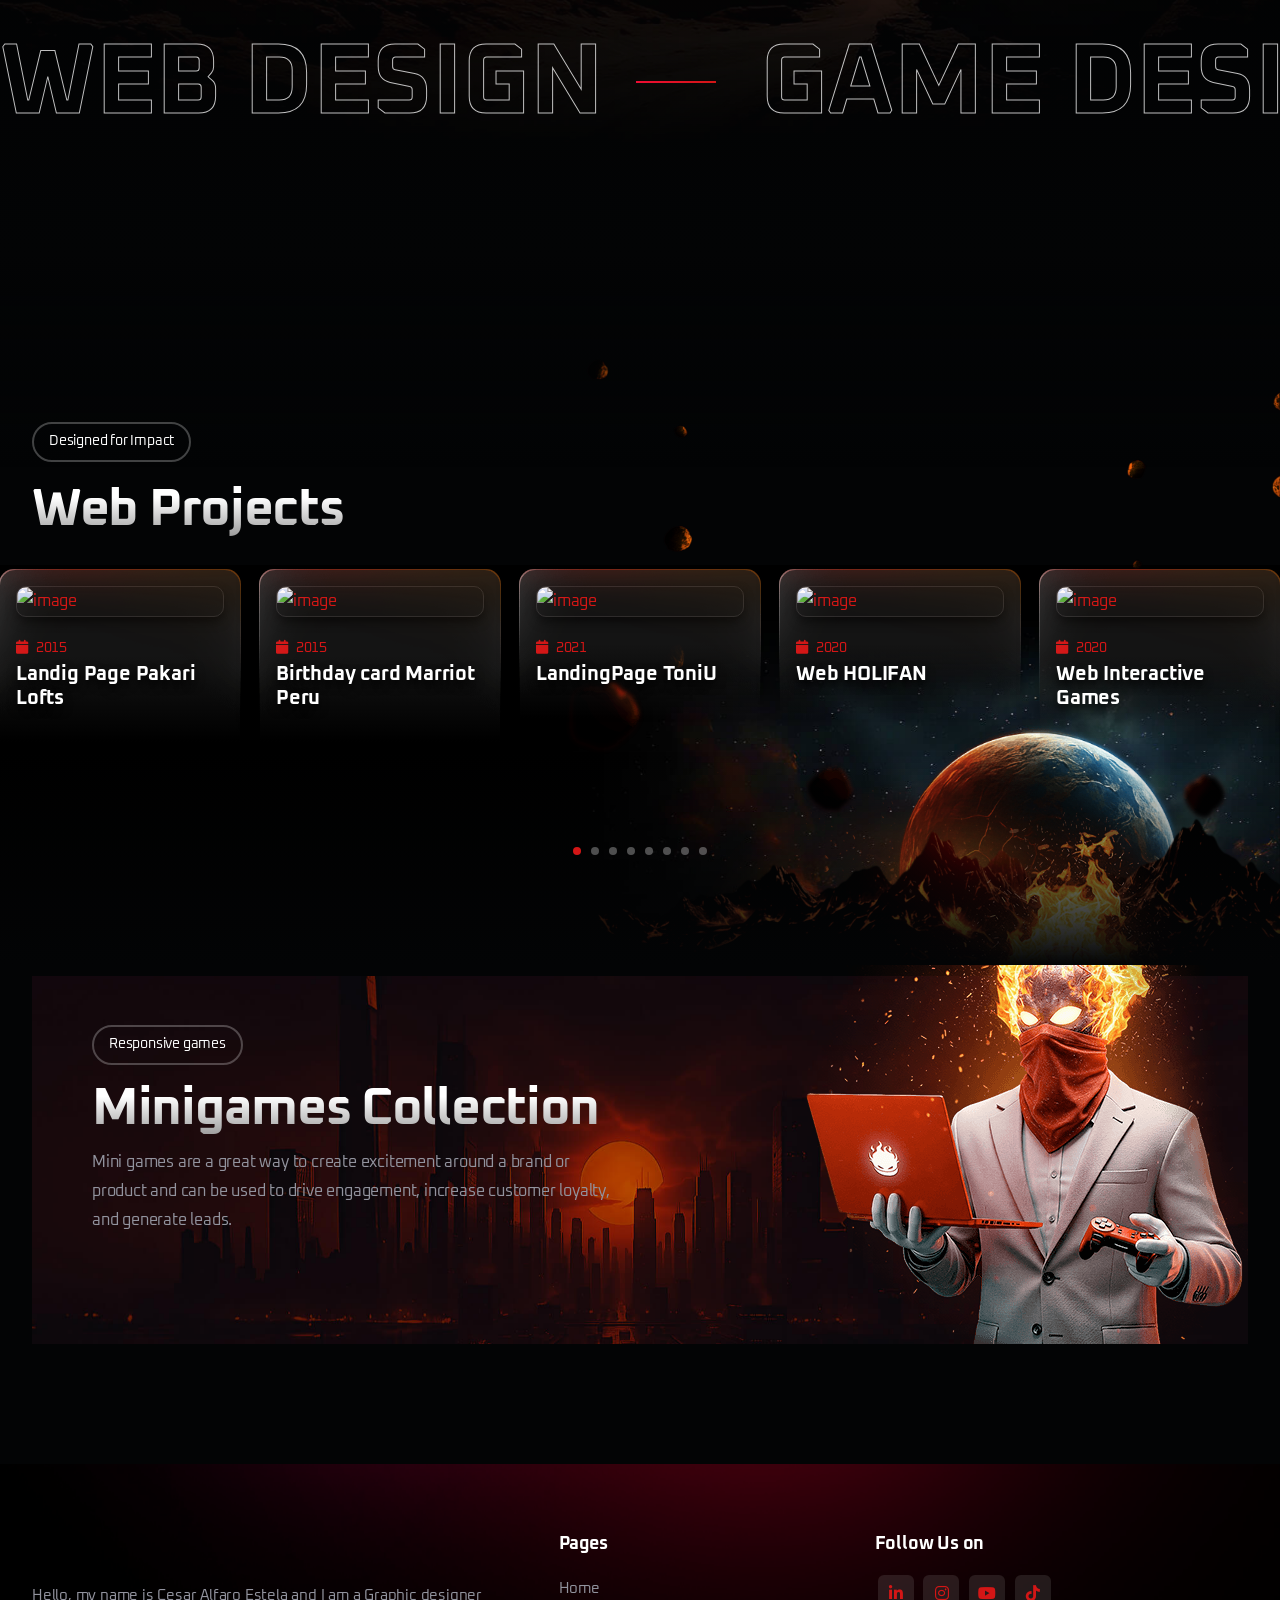
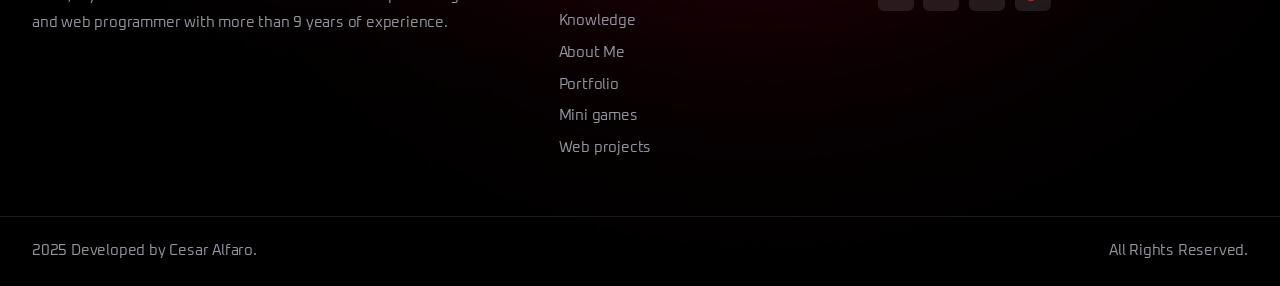
==== commit 0273eb01: "Last changes" ====
--- a/index.html
+++ b/index.html
@@ -168,13 +168,12 @@
                                         </div>
 
                                         <div class="spacer-10"></div>
-                                         <button class="fire-button mb-5" type="button"
-        data-bs-toggle="modal"
-        data-bs-target="#contact-model-large">
-    <span class="animated-border-box-glow"></span>
-    <span class="animated-border-box"></span>
-    <span class="btn-text">Contact me</span>
-</button>
+                                        <button class="fire-button mb-5" type="button" data-bs-toggle="modal"
+                                            data-bs-target="#contact-model-large">
+                                            <span class="animated-border-box-glow"></span>
+                                            <span class="animated-border-box"></span>
+                                            <span class="btn-text">Contact me</span>
+                                        </button>
                                     </div>
                                 </div>
                             </div>
@@ -196,13 +195,12 @@
                                         </div>
 
                                         <div class="spacer-10"></div>
-                                         <button class="fire-button mb-5" type="button"
-        data-bs-toggle="modal"
-        data-bs-target="#contact-model-large">
-    <span class="animated-border-box-glow"></span>
-    <span class="animated-border-box"></span>
-    <span class="btn-text">Contact me</span>
-</button>
+                                        <button class="fire-button mb-5" type="button" data-bs-toggle="modal"
+                                            data-bs-target="#contact-model-large">
+                                            <span class="animated-border-box-glow"></span>
+                                            <span class="animated-border-box"></span>
+                                            <span class="btn-text">Contact me</span>
+                                        </button>
                                     </div>
                                 </div>
                             </div>
@@ -224,13 +222,12 @@
                                         </div>
 
                                         <div class="spacer-10"></div>
-                                         <button class="fire-button mb-5" type="button"
-        data-bs-toggle="modal"
-        data-bs-target="#contact-model-large">
-    <span class="animated-border-box-glow"></span>
-    <span class="animated-border-box"></span>
-    <span class="btn-text">Contact me</span>
-</button>
+                                        <button class="fire-button mb-5" type="button" data-bs-toggle="modal"
+                                            data-bs-target="#contact-model-large">
+                                            <span class="animated-border-box-glow"></span>
+                                            <span class="animated-border-box"></span>
+                                            <span class="btn-text">Contact me</span>
+                                        </button>
                                     </div>
                                 </div>
                             </div>
@@ -251,13 +248,12 @@
                                         </div>
 
                                         <div class="spacer-10"></div>
-                                         <button class="fire-button mb-5" type="button"
-        data-bs-toggle="modal"
-        data-bs-target="#contact-model-large">
-    <span class="animated-border-box-glow"></span>
-    <span class="animated-border-box"></span>
-    <span class="btn-text">Contact me</span>
-</button>
+                                        <button class="fire-button mb-5" type="button" data-bs-toggle="modal"
+                                            data-bs-target="#contact-model-large">
+                                            <span class="animated-border-box-glow"></span>
+                                            <span class="animated-border-box"></span>
+                                            <span class="btn-text">Contact me</span>
+                                        </button>
                                     </div>
                                 </div>
                             </div>
@@ -1662,28 +1658,26 @@
     </div>
 
     <!-- Modal -->
-<div class="modal fade" id="contact-model-large" tabindex="-1" aria-hidden="true">
-    <div class="modal-dialog modal-dialog-centered modal-lg">
-        <div class="modal-content">
-
-            <div class="modal-header d-block text-end">
-                <button type="button" class="btn btn-danger btn-sm"
-                        data-bs-dismiss="modal" aria-label="Close">
-                    Cerrar
-                </button>
+    <div class="modal fade" id="contact-model-large" tabindex="-1" aria-hidden="true">
+        <div class="modal-dialog modal-dialog-centered modal-lg">
+            <div class="modal-content">
+
+                <div class="modal-header d-block text-end">
+                    <button type="button" class="btn btn-danger btn-sm" data-bs-dismiss="modal" aria-label="Close">
+                        Cerrar
+                    </button>
+                </div>
+
+                <div class="modal-body" style="min-height: 80vh; position: relative; padding: 0;">
+                    <iframe
+                        src="https://docs.google.com/forms/d/e/1FAIpQLSeMO6cZtGyLq-tmhTGtrHrL6NOPaKxjPz8u5XJvN5T3F-ewcw/viewform?embedded=true&hl=en"
+                        width="100%" frameborder="0" marginheight="0" marginwidth="0" style="height: 80vh;">Cargando…
+                    </iframe>
+                </div>
+
             </div>
-
-            <div class="modal-body" style="min-height: 80vh; position: relative; padding: 0;">
-                <iframe
-                    src="https://docs.google.com/forms/d/e/1FAIpQLSeMO6cZtGyLq-tmhTGtrHrL6NOPaKxjPz8u5XJvN5T3F-ewcw/viewform?embedded=true&hl=en"
-                    width="100%" frameborder="0" marginheight="0" marginwidth="0"
-                    style="height: 80vh;">Cargando…
-                </iframe>
-            </div>
-
         </div>
     </div>
-</div>
 
 
     <div id="buy-now" class="show-on-scroll">
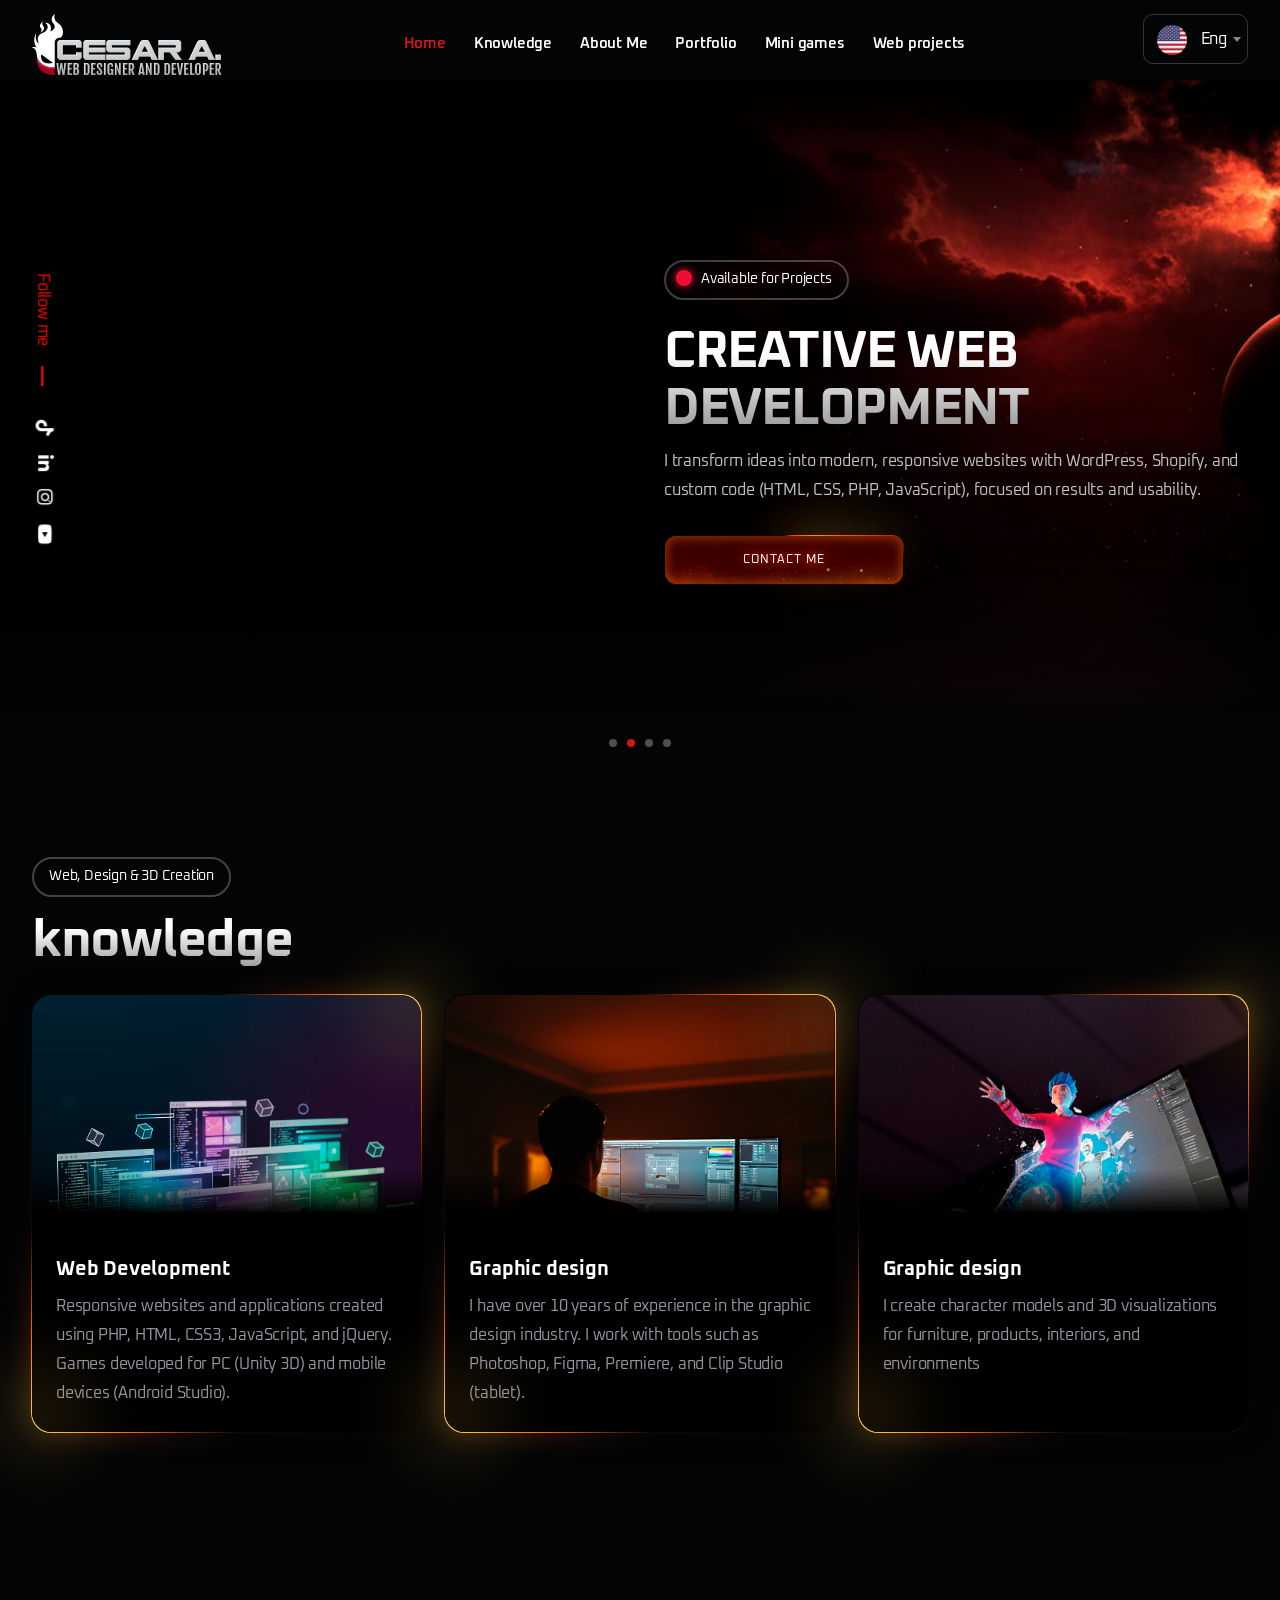
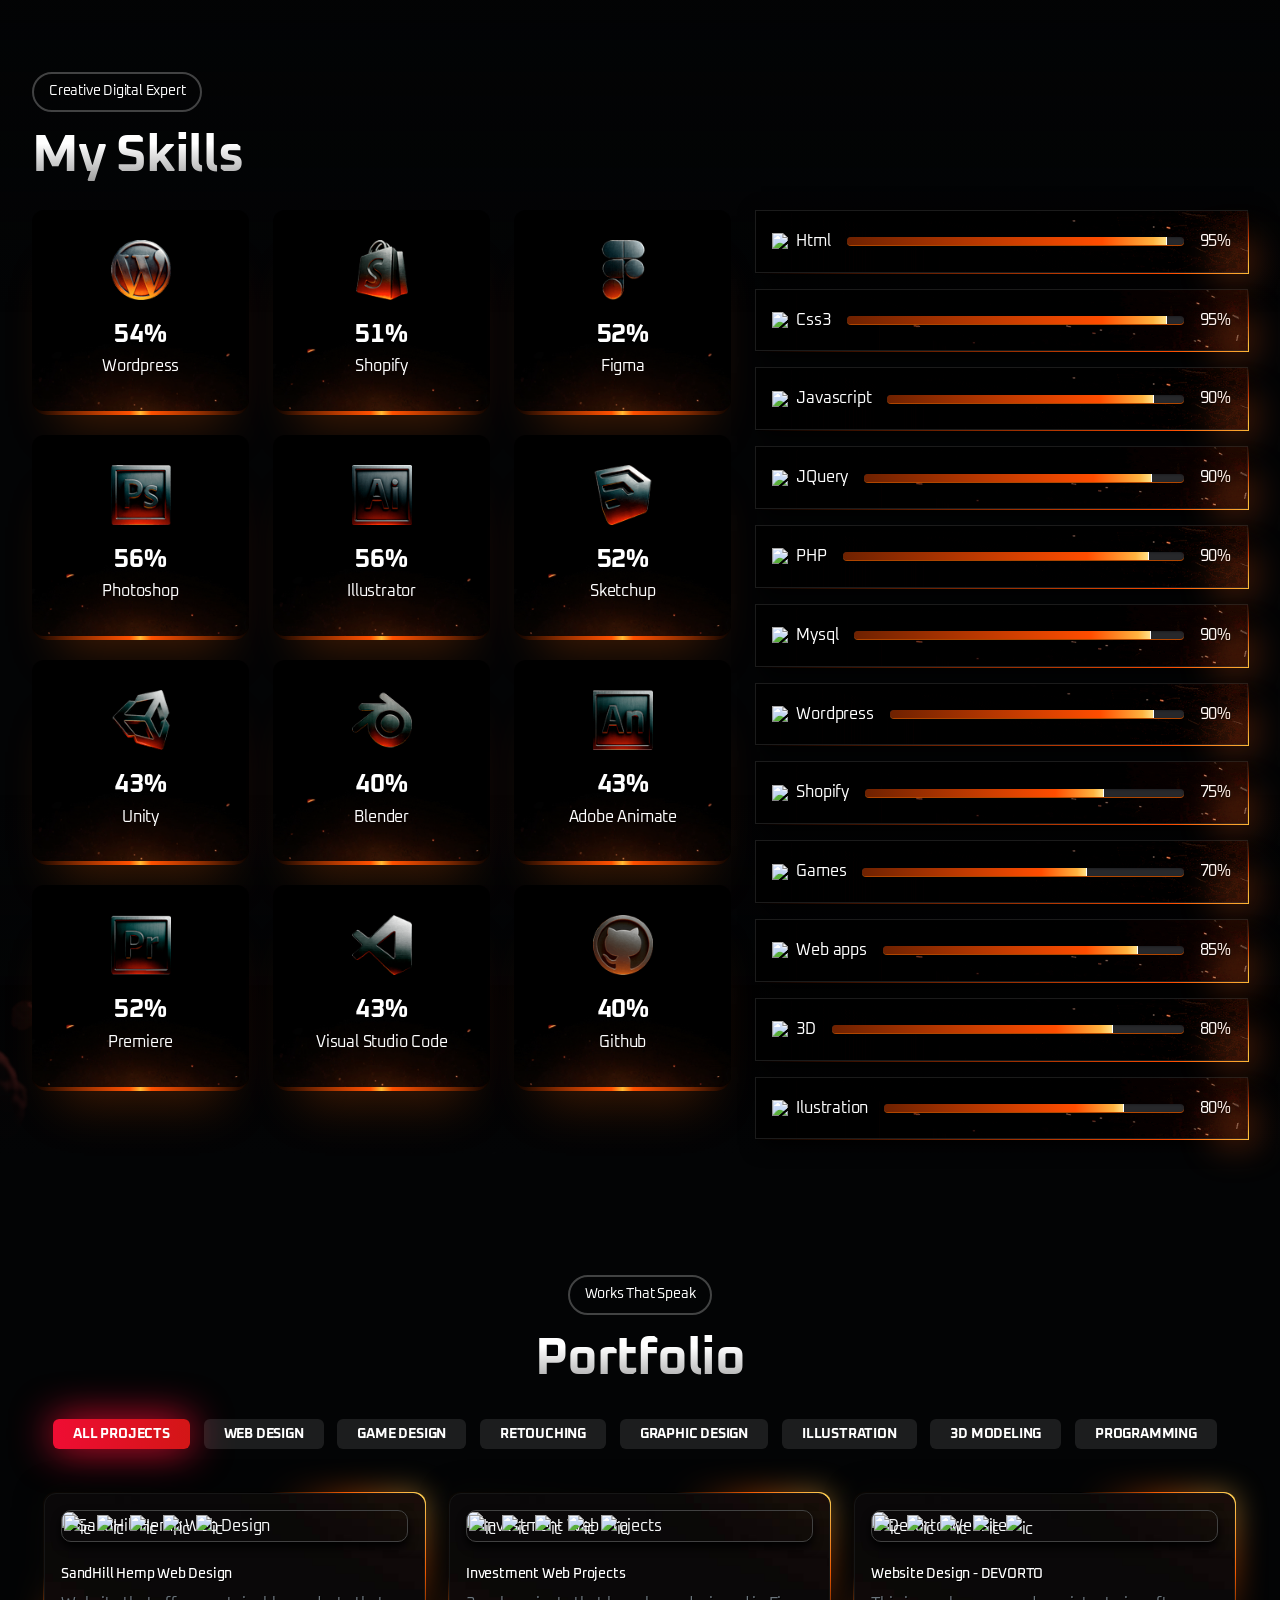
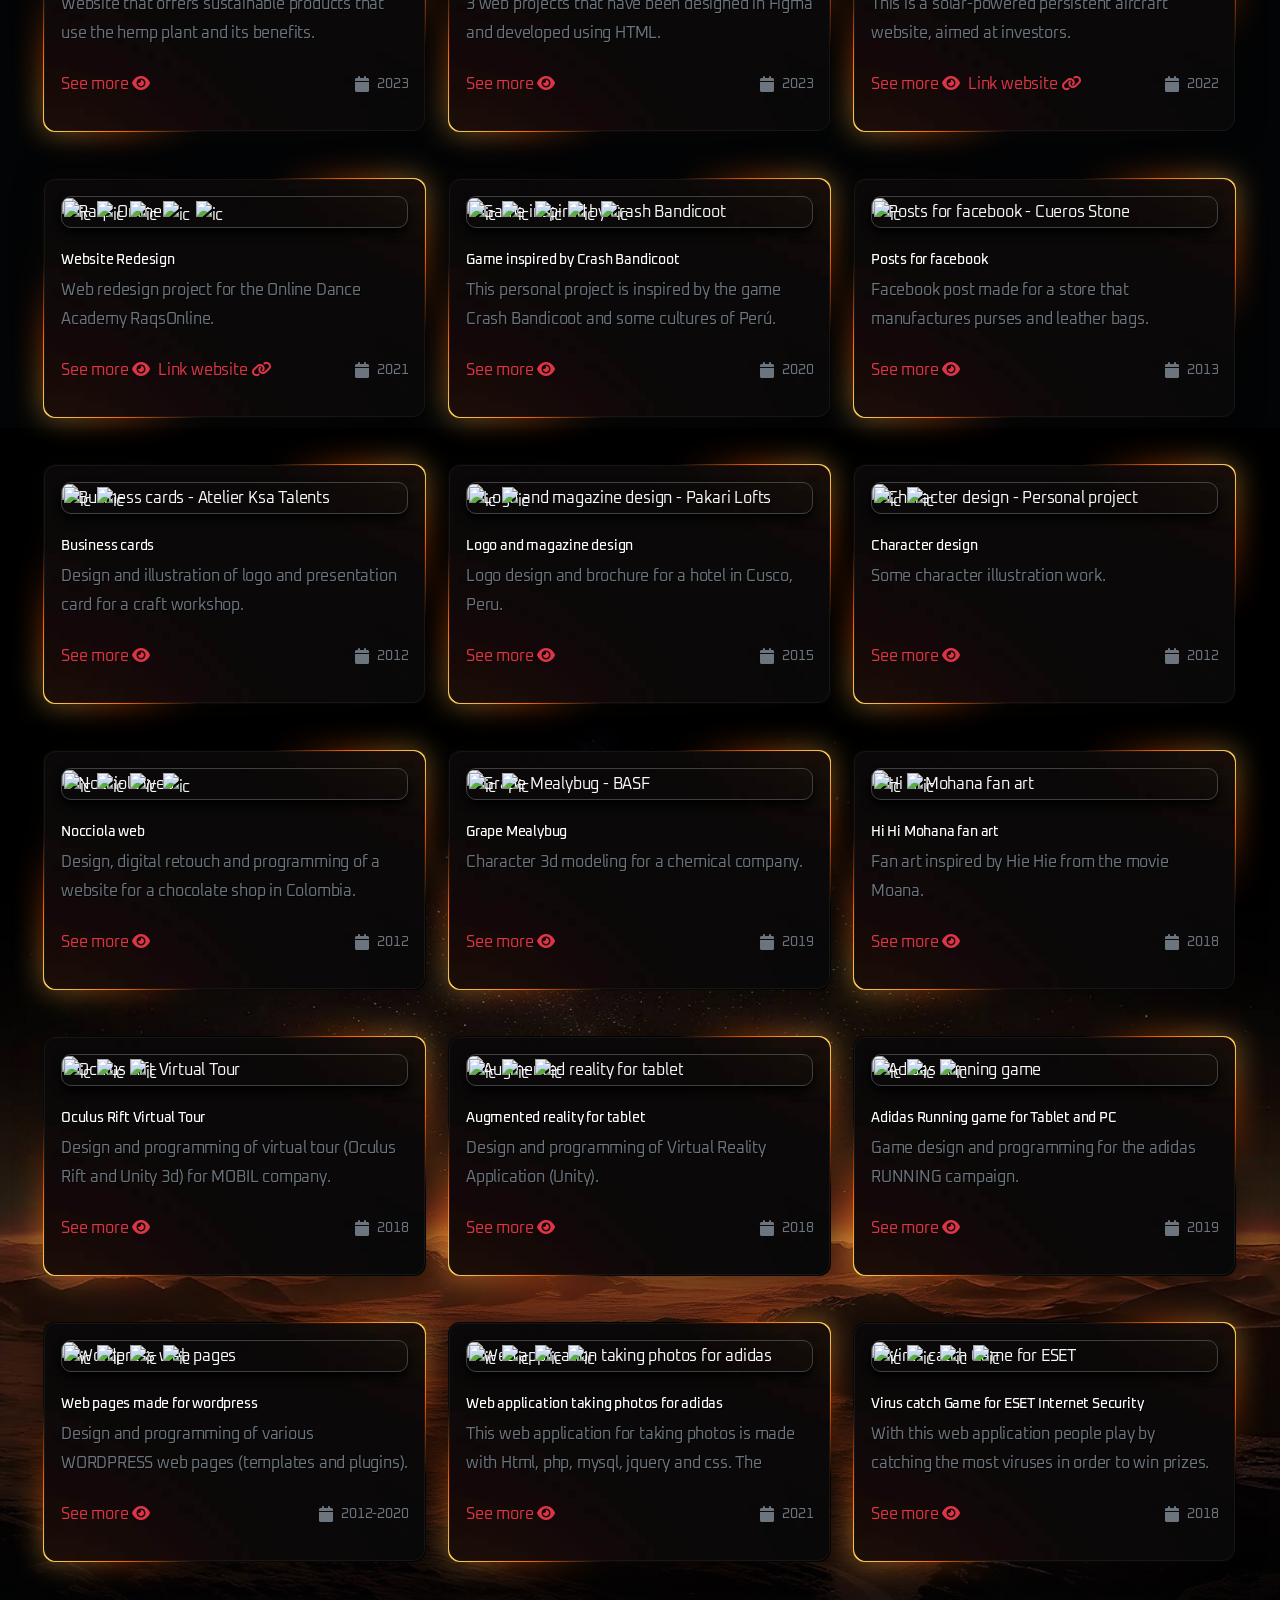
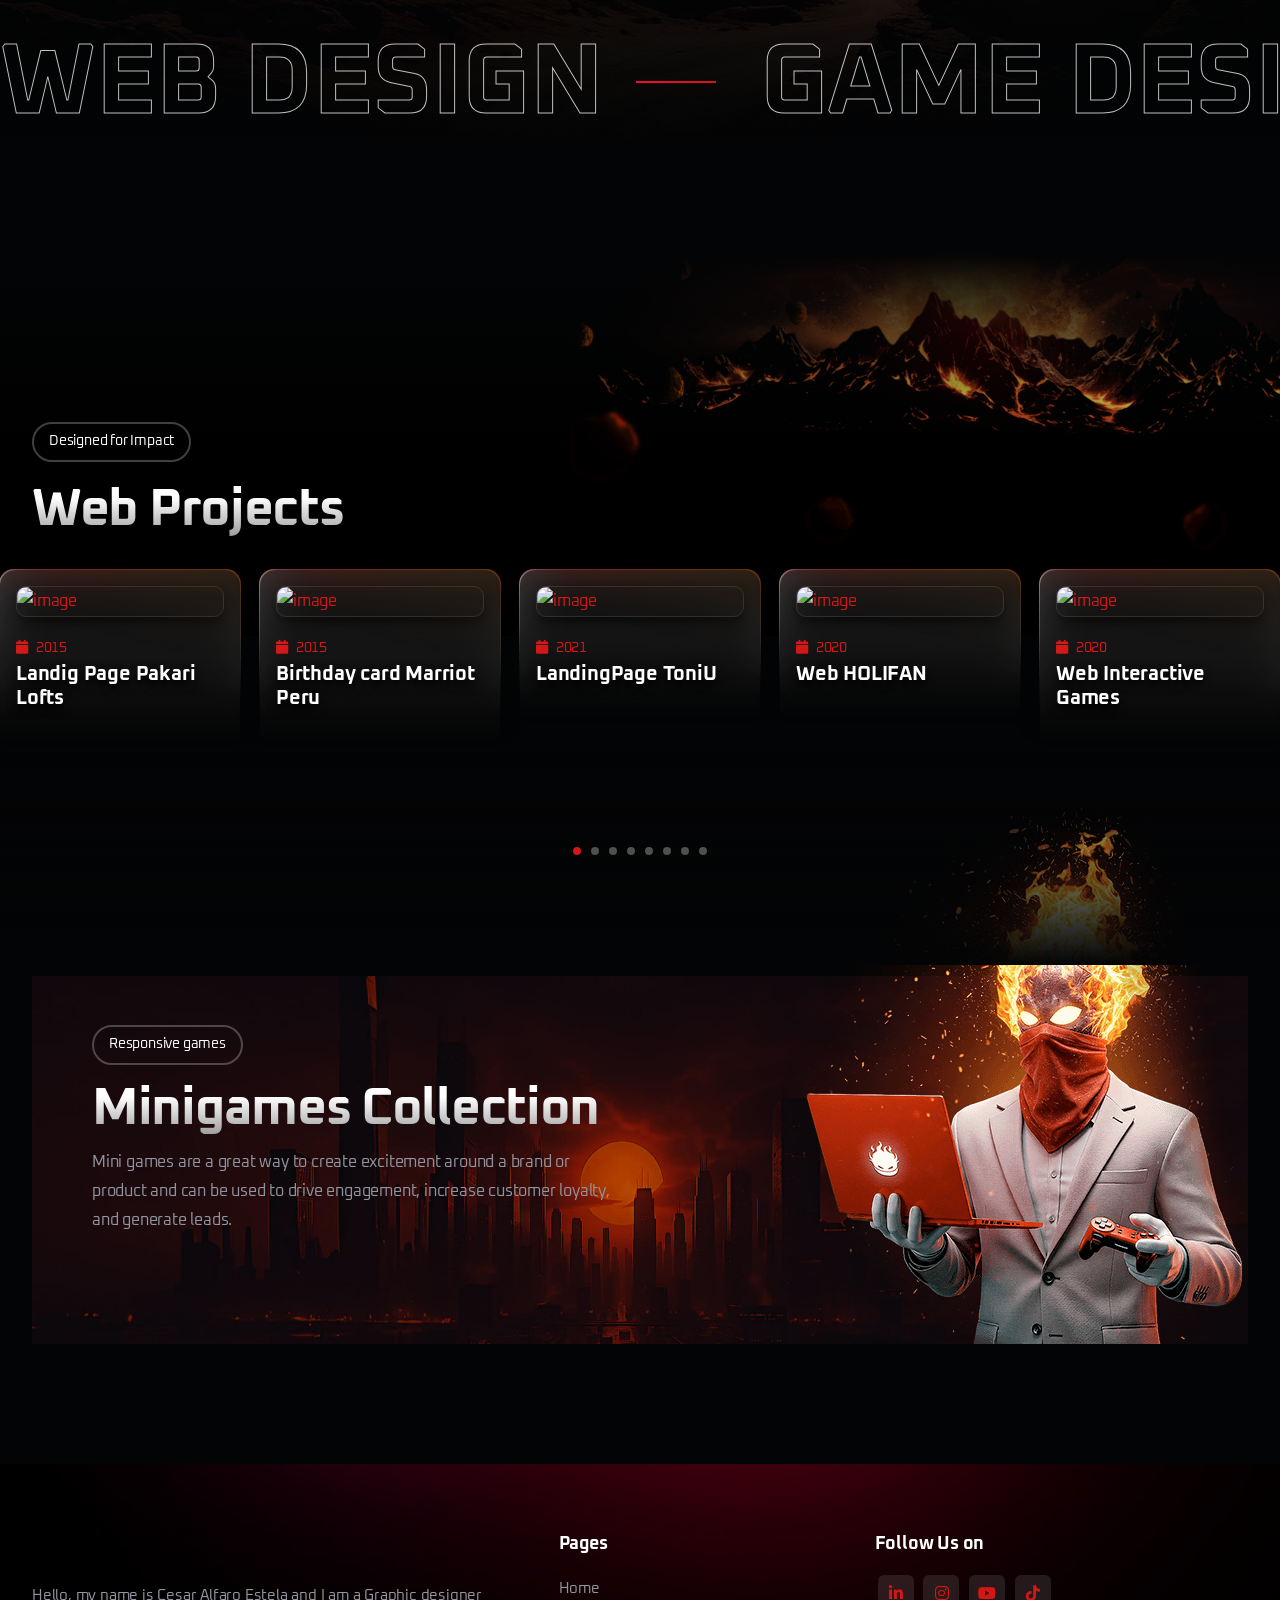
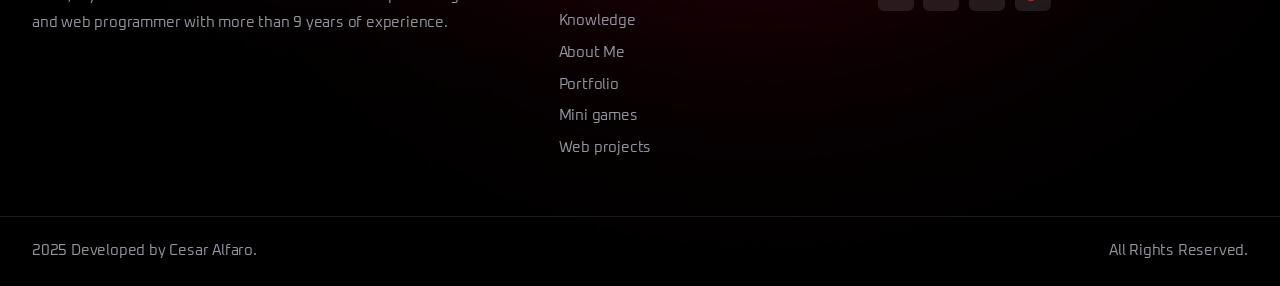
==== commit afe7d08d: "new changes 03-27-2026" ====
--- a/index.html
+++ b/index.html
@@ -1681,7 +1681,7 @@
 
 
     <div id="buy-now" class="show-on-scroll">
-        <a class="btn-buy" href="https://cesarwebdeveloper.com/"> Live projects <i
+        <a class="btn-buy" href="https://cesarwebdev.com/"> Live projects <i
                 class="fa-regular fa-rectangle-list ms-1"></i>
     </div>
     <!-- Javascript Files
